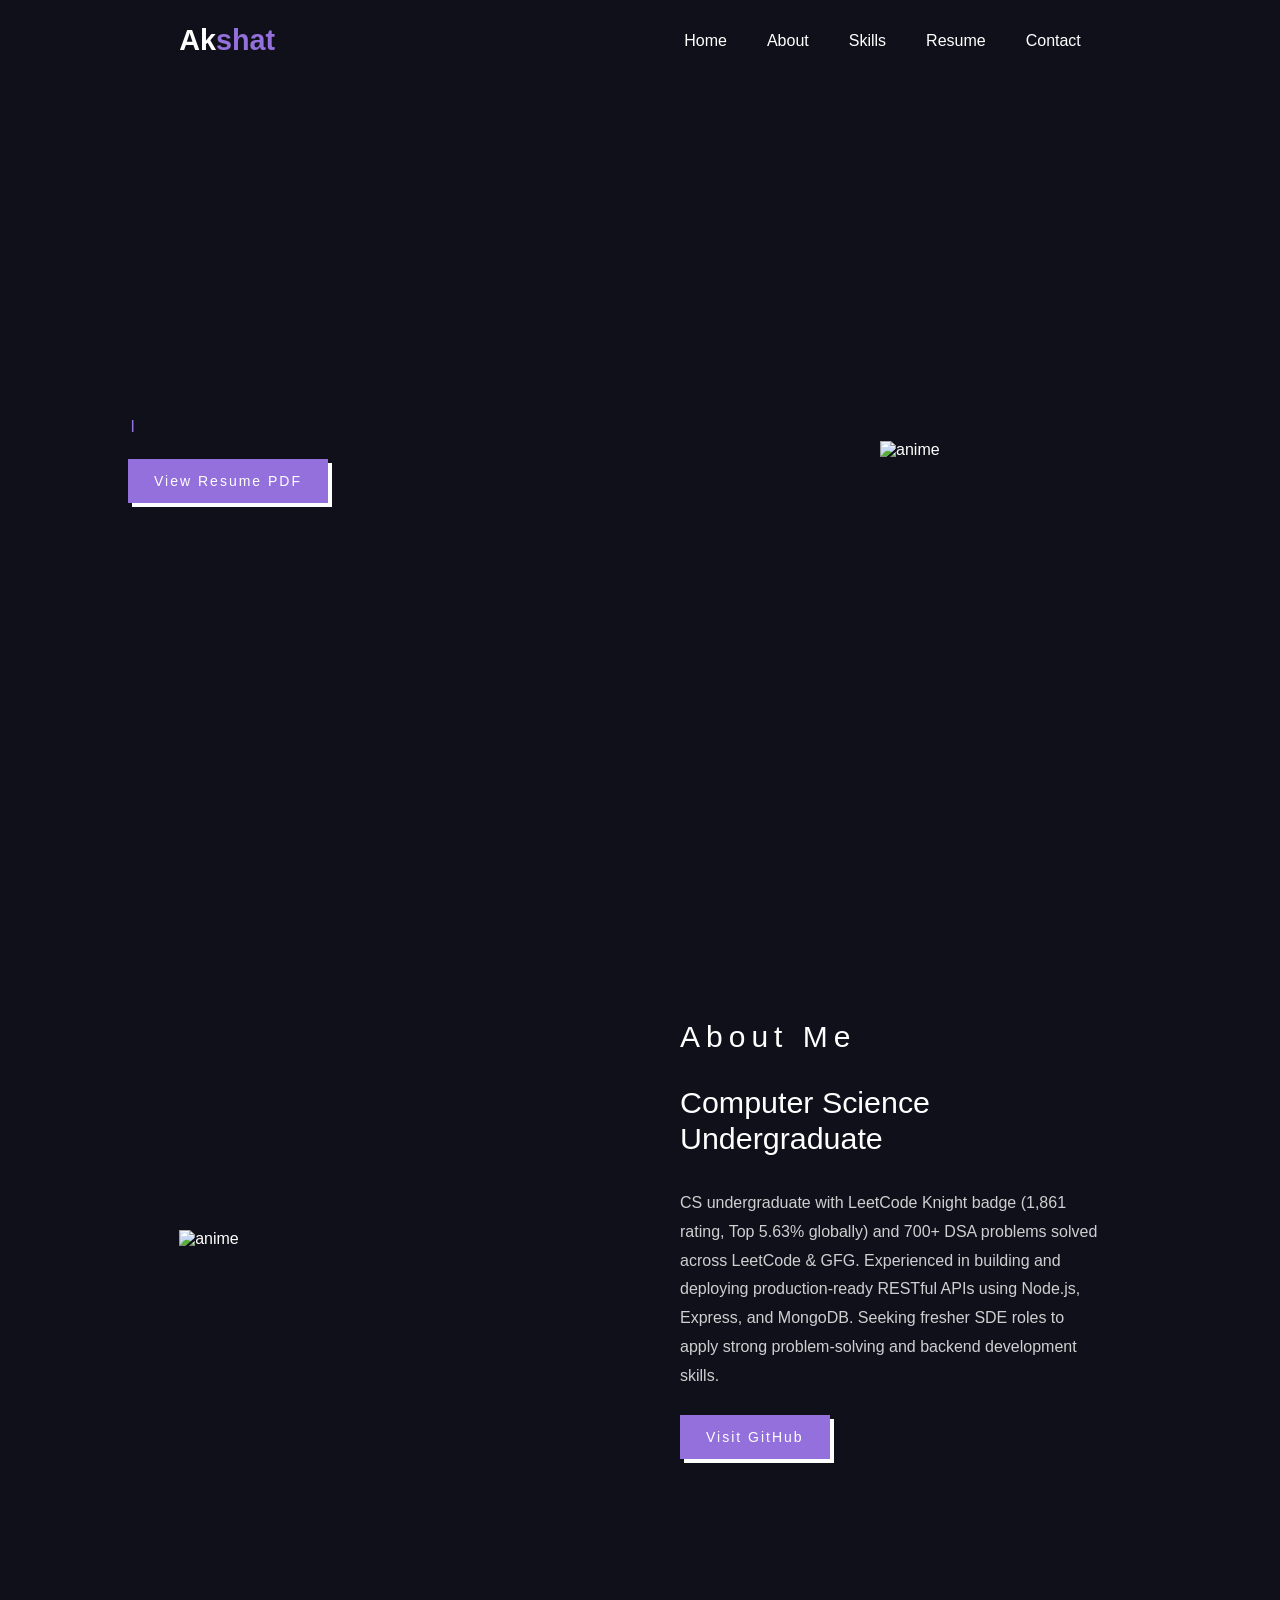
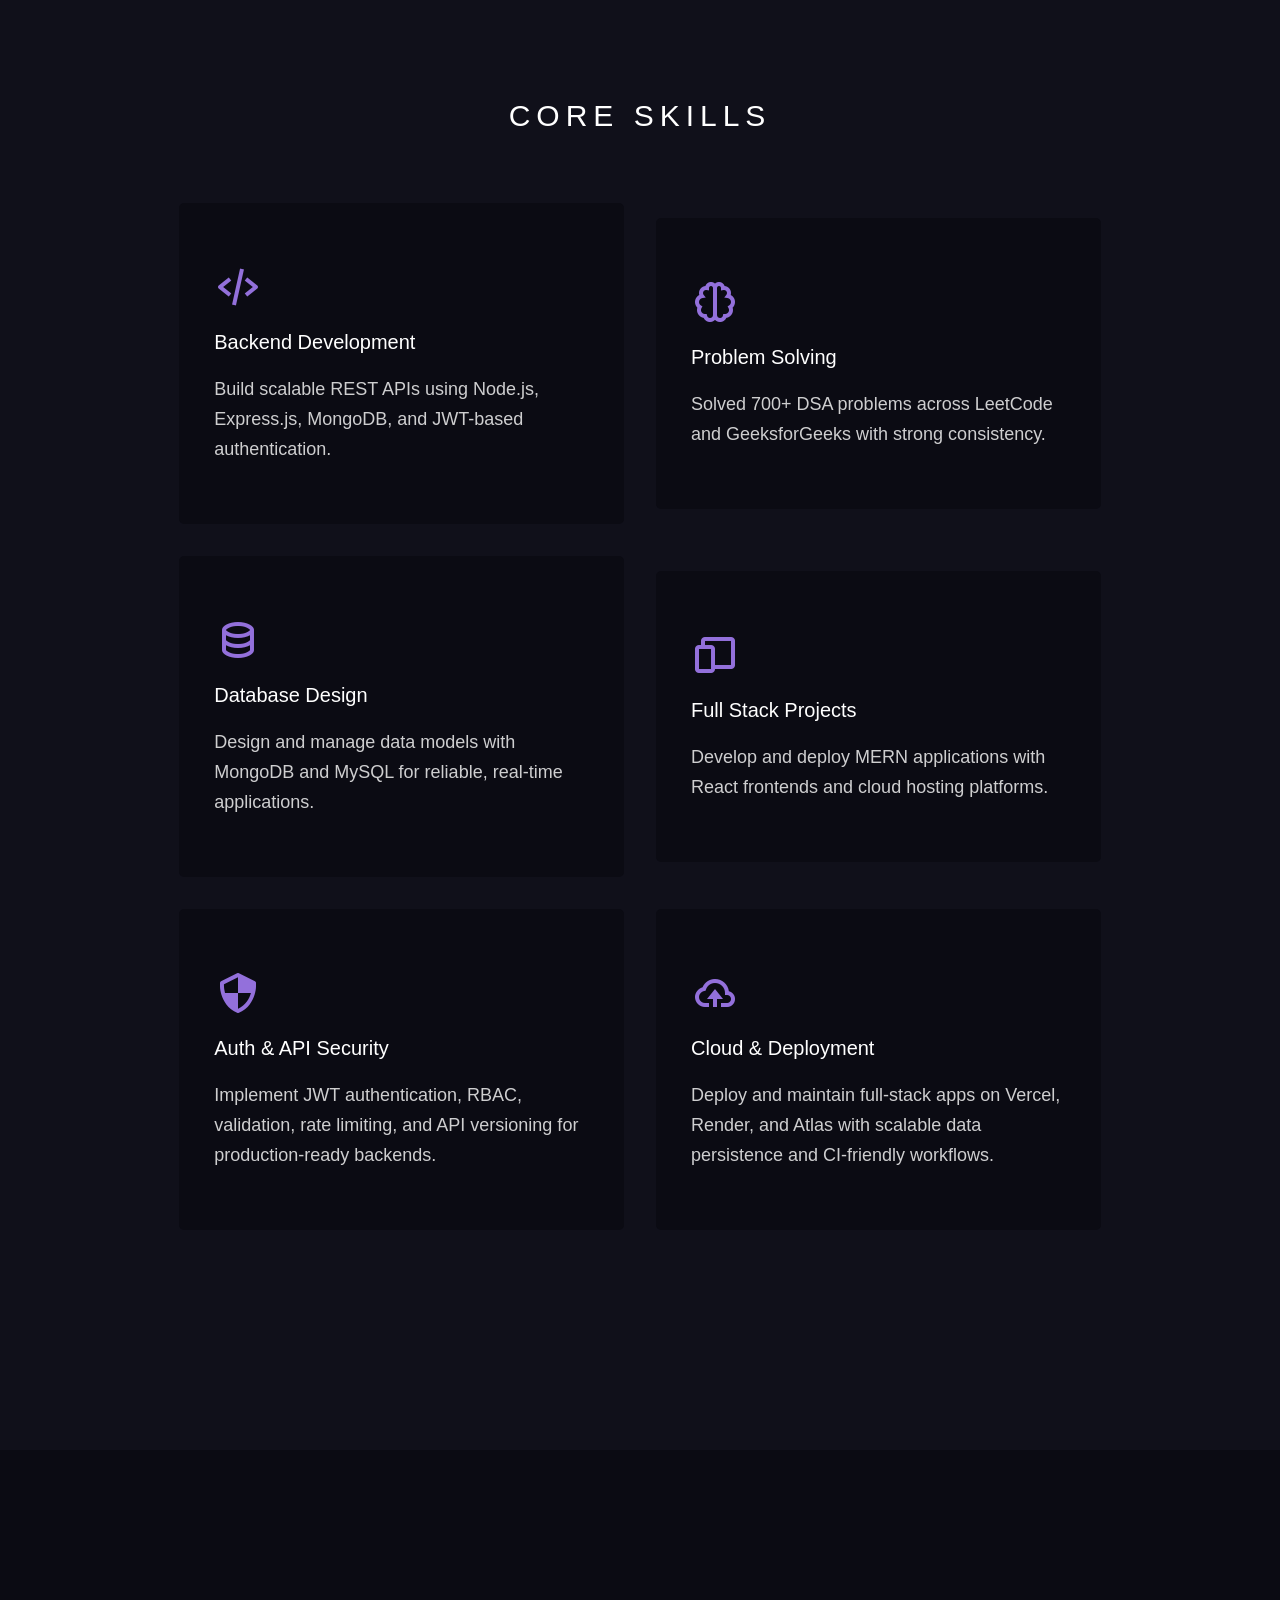
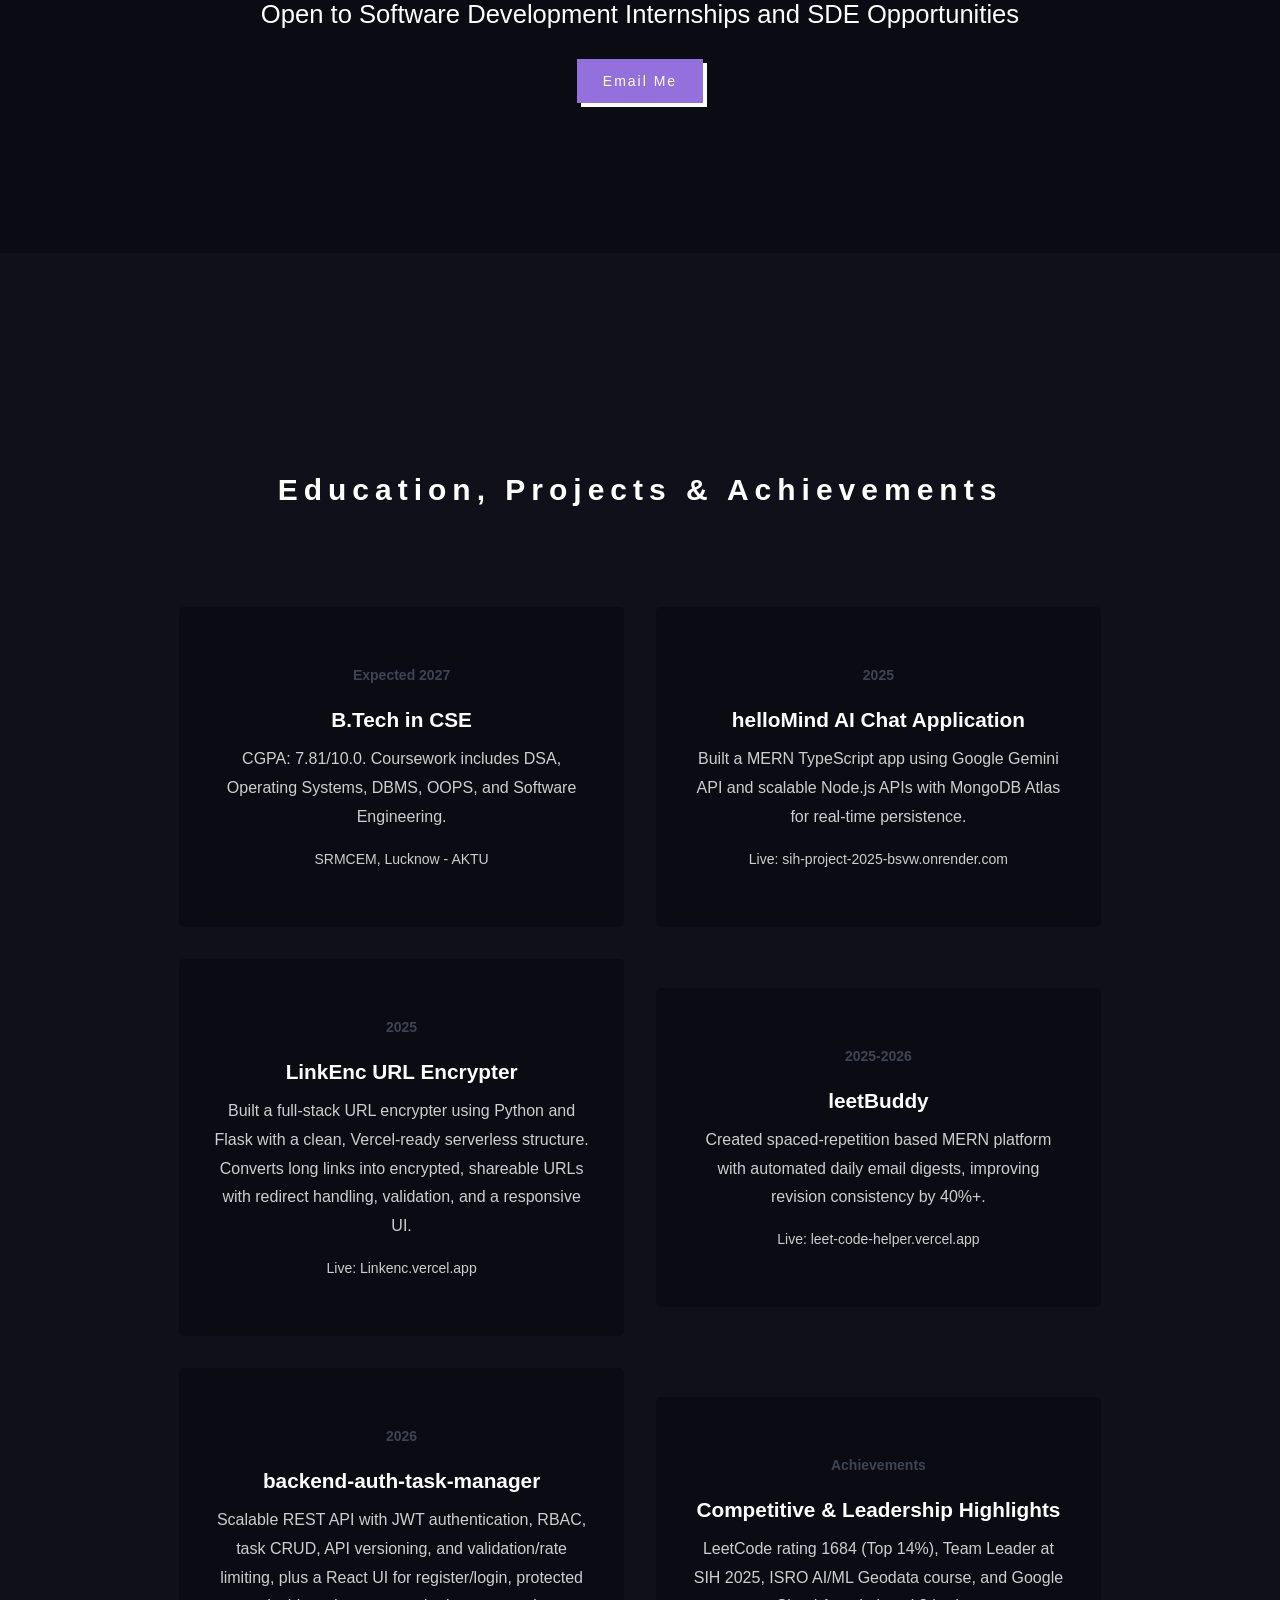
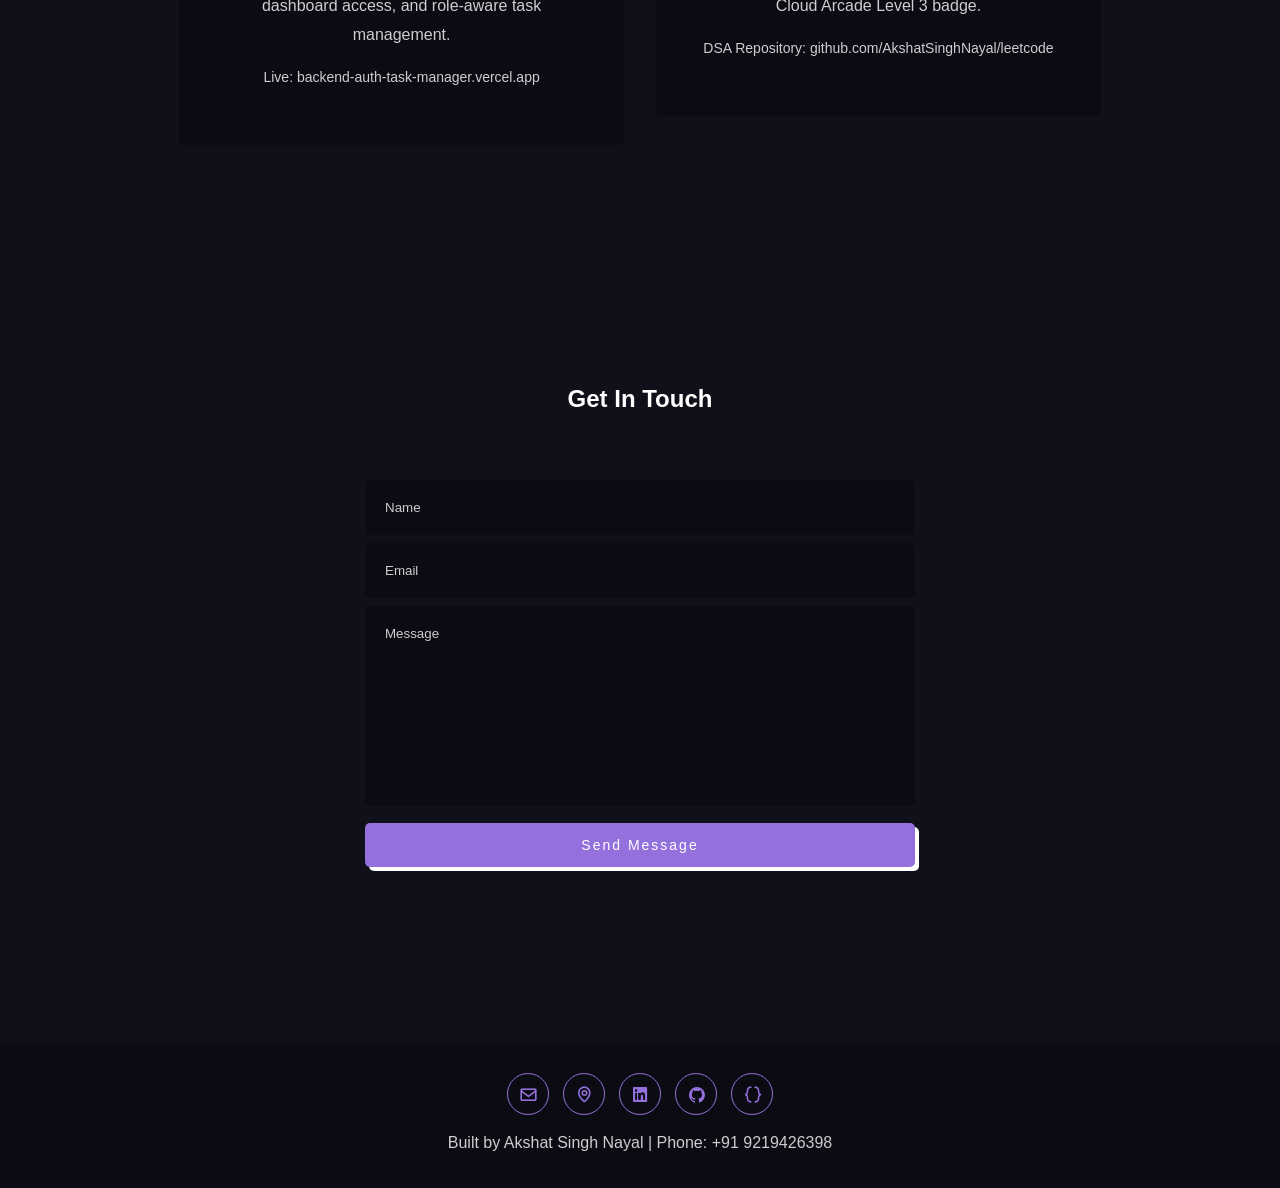
==== akshat/index.html @ e978a608 "Update professional summary with LeetCode Knight badge (1,861, Top 5.63%) and DSA achievements" ====
<!DOCTYPE html>
<html lang="en">
<head>
  <meta charset="UTF-8">
  <meta name="viewport" content="width=device-width, initial-scale=1.0">
  <meta name="description" content="Portfolio of Akshat Singh Nayal - Software Development Engineer aspirant focused on backend systems, APIs, and problem solving." />
  <meta property="og:title" content="Akshat Singh Nayal | Portfolio" />
  <meta property="og:description" content="Portfolio of Akshat Singh Nayal - Software Development Engineer Aspirant" />
  <meta property="og:url" content="https://akshatnayal.vercel.app/" />
  <meta property="og:type" content="website" />
  <meta property="og:image" content="https://akshatnayal.vercel.app/img/social-preview.png?v=20260419" />
  <meta property="og:image:secure_url" content="https://akshatnayal.vercel.app/img/social-preview.png?v=20260419" />
  <meta property="og:image:type" content="image/png" />
  <meta property="og:image:width" content="1200" />
  <meta property="og:image:height" content="630" />
  <meta property="og:image:alt" content="Akshat Singh Nayal portfolio preview image" />
  <meta name="twitter:card" content="summary_large_image" />
  <meta name="twitter:image" content="https://akshatnayal.vercel.app/img/social-preview.png?v=20260419" />
  <meta name="twitter:image:alt" content="Akshat Singh Nayal portfolio preview image">
  <meta name="twitter:title" content="Akshat Singh Nayal | Portfolio" />
  <meta name="twitter:description" content="Computer Science undergraduate focused on backend systems and problem solving." />

  <!-- Icon -->
  <link type="image/png" sizes="16x16" rel="icon" href="assets/anime.png">
  <!-- External CSS Link -->
  <link rel="stylesheet" type="text/css" href="assets/styles.css">

  <!-- Boxicons Script -->
  <link rel="stylesheet" href="https://unpkg.com/boxicons@latest/css/boxicons.min.css">

  <!-- Google Fonts Link -->
  <link rel="preconnect" href="https://fonts.googleapis.com">
  <link rel="preconnect" href="https://fonts.gstatic.com" crossorigin>
  <link href="https://fonts.googleapis.com/css2?family=Bangers&family=Kosugi+Maru&display=swap" rel="stylesheet">

  <title>Akshat Singh Nayal | Portfolio</title>
</head>
<body>
  <!-- Start of Header -->
  <header>
    <a href="#" class="logo">Ak<span>shat</span></a>
    <div class="bx bx-menu" id="menu-icon"></div>

    <ul class="navbar">
      <li><a href="#home">Home</a></li>
      <li><a href="#about">About</a></li>
      <li><a href="#services">Skills</a></li>
      <li><a href="#resume">Resume</a></li>
      <li><a href="#contact">Contact</a></li>
    </ul>
  </header>
  <!-- End of Header -->

  <!-- Start of Home Section -->
  <section class="home" id="home">
    <div class="home-text">
      <h5><span id="typed-greeting"></span></h5>
      <h1><span id="typed-name"></span></h1>
      <h6 class="typing-line" aria-live="polite">
        <span id="typed-text"></span><span class="typing-cursor" aria-hidden="true">|</span>
      </h6>
      <a href="AkshatSinghNayal_resume.pdf" class="btn" target="_blank" rel="noopener noreferrer">View Resume PDF</a>
    </div>

    <div class="home-img">
      <img src="img/home.png" alt="anime">
    </div>
  </section>
  <!-- End of Home Section -->

  <!-- Start of About Section -->
  <section class="about" id="about">
    <div class="about-img">
      <img src="img/about.png" alt="anime">
    </div>

    <div class="about-text">
      <h3>About Me</h3>
      <h2>Computer Science Undergraduate</h2>
      <p>CS undergraduate with LeetCode Knight badge (1,861 rating, Top 5.63% globally) and 700+ DSA problems solved across LeetCode & GFG. Experienced in building and deploying production-ready RESTful APIs using Node.js, Express, and MongoDB. Seeking fresher SDE roles to apply strong problem-solving and backend development skills.</p>

      <div class="main-btn">
        <a href="https://github.com/AkshatSinghNayal" class="btn" target="_blank">Visit GitHub</a>
      </div>
    </div>
  </section>
  <!-- End of About Section -->

  <!-- Start of Services Section -->
  <section class="services" id="services">
    <div class="center">
      <h3>CORE SKILLS</h3>
    </div>

    <div class="service-content">
      <!-- service 01 -->
      <div class="row">
        <i class='bx bx-code-alt'></i>
        <h3>Backend Development</h3>
        <p>Build scalable REST APIs using Node.js, Express.js, MongoDB, and JWT-based authentication.</p>
      </div>

      <!-- service 02 -->
      <div class="row">
        <i class='bx bx-brain'></i>
        <h3>Problem Solving</h3>
        <p>Solved 700+ DSA problems across LeetCode and GeeksforGeeks with strong consistency.</p>
      </div>

      <!-- section 03 -->
      <div class="row">
        <i class='bx bx-data'></i>
        <h3>Database Design</h3>
        <p>Design and manage data models with MongoDB and MySQL for reliable, real-time applications.</p>
      </div>

      <!-- section 04 -->
      <div class="row">
        <i class='bx bx-devices'></i>
        <h3>Full Stack Projects</h3>
        <p>Develop and deploy MERN applications with React frontends and cloud hosting platforms.</p>
      </div>

      <!-- section 05 -->
      <div class="row">
        <i class='bx bx-shield-quarter'></i>
        <h3>Auth & API Security</h3>
        <p>Implement JWT authentication, RBAC, validation, rate limiting, and API versioning for production-ready backends.</p>
      </div>

      <!-- section 06 -->
      <div class="row">
        <i class='bx bx-cloud-upload'></i>
        <h3>Cloud & Deployment</h3>
        <p>Deploy and maintain full-stack apps on Vercel, Render, and Atlas with scalable data persistence and CI-friendly workflows.</p>
      </div>
    </div>
  </section>
  <!-- End of Services Section -->

  <!-- CTA Section -->
  <section class="cta">
    <h4>Open to Software Development Internships and SDE Opportunities</h4>
    <a href="mailto:programmer.akshat@gmail.com" class="btn">Email Me</a>
  </section>
  <!-- End of CTA Section -->

  <!-- Start of Resume Section -->
  <section class="resume" id="resume">
    <div class="center">
      <h3>Education, Projects & Achievements</h3>
    </div>

    <div class="resume-content">
      <!-- Education 01 -->
      <div class="box">
        <h6>Expected 2027</h6>
        <h4>B.Tech in CSE</h4>
        <p>CGPA: 7.81/10.0. Coursework includes DSA, Operating Systems, DBMS, OOPS, and Software Engineering.</p>
        <h5>SRMCEM, Lucknow - AKTU</h5>
      </div>

      <!-- Education 02 -->
      <a class="box clickable-box" href="https://sih-project-2025-bsvw.onrender.com" target="_blank" rel="noopener noreferrer" aria-label="Open helloMind AI Chat Application live demo">
        <h6>2025</h6>
        <h4>helloMind AI Chat Application</h4>
        <p>Built a MERN TypeScript app using Google Gemini API and scalable Node.js APIs with MongoDB Atlas for real-time persistence.</p>
        <h5>Live: sih-project-2025-bsvw.onrender.com</h5>
      </a>

      <!-- Education 03 -->
      <a class="box clickable-box" href="https://linkenc.vercel.app/" target="_blank" rel="noopener noreferrer" aria-label="Open LinkEnc live demo">
        <h6>2025</h6>
        <h4>LinkEnc URL Encrypter</h4>
        <p>Built a full-stack URL encrypter using Python and Flask with a clean, Vercel-ready serverless structure. Converts long links into encrypted, shareable URLs with redirect handling, validation, and a responsive UI.</p>
        <h5>Live: Linkenc.vercel.app</h5>
      </a>
      <!-- End of Education -->

      <!-- Experience 01 -->
      <a class="box clickable-box" href="https://leet-code-helper.vercel.app" target="_blank" rel="noopener noreferrer" aria-label="Open leetBuddy live demo">
        <h6>2025-2026</h6>
        <h4>leetBuddy</h4>
        <p>Created spaced-repetition based MERN platform with automated daily email digests, improving revision consistency by 40%+.</p>
        <h5>Live: leet-code-helper.vercel.app</h5>
      </a>

      <!-- Experience 03 -->
      <a class="box clickable-box" href="https://backend-auth-task-manager.vercel.app" target="_blank" rel="noopener noreferrer" aria-label="Open backend-auth-task-manager live demo">
        <h6>2026</h6>
        <h4>backend-auth-task-manager</h4>
        <p>Scalable REST API with JWT authentication, RBAC, task CRUD, API versioning, and validation/rate limiting, plus a React UI for register/login, protected dashboard access, and role-aware task management.</p>
        <h5>Live: backend-auth-task-manager.vercel.app</h5>
      </a>

      <!-- Experience 02 -->
      <a class="box clickable-box" href="https://github.com/AkshatSinghNayal/leetcode" target="_blank" rel="noopener noreferrer" aria-label="Open DSA solutions repository on GitHub">
        <h6>Achievements</h6>
        <h4>Competitive & Leadership Highlights</h4>
        <p>LeetCode rating 1684 (Top 14%), Team Leader at SIH 2025, ISRO AI/ML Geodata course, and Google Cloud Arcade Level 3 badge.</p>
        <h5>DSA Repository: github.com/AkshatSinghNayal/leetcode</h5>
      </a>
      <!-- End of Experience -->
    </div>
  </section>
  <!-- End of Resume Section -->

  <!-- Start of Contact Section -->
  <section class="contact" id="contact">
    
    <div class="contact-center">
      <h2>Get In Touch</h2>
    </div>

    <div class="contact-form">
      <!-- <div class="contact-links"> -->
        <!-- <p><strong>Email:</strong> <a href="mailto:programmer.akshat@gmail.com">programmer.akshat@gmail.com</a></p>
        <p><strong>Phone:</strong> <a href="tel:+919219426398">+91 9219426398</a></p>
        <p><strong>Location:</strong> Haldwani, Uttarakhand, India</p>
        <p><strong>LinkedIn:</strong> <a href="https://linkedin.com/in/akshatnayal/" target="_blank">linkedin.com/in/akshatnayal/</a></p>
        <p><strong>GitHub:</strong> <a href="https://github.com/AkshatSinghNayal" target="_blank">github.com/AkshatSinghNayal</a></p>
        <p><strong>LeetCode:</strong> <a href="https://leetcode.com/Akshat_Nayal/" target="_blank">leetcode.com/Akshat_Nayal/</a></p> -->
      <!-- </div> -->
      <form action="mailto:programmer.akshat@gmail.com" method="post" enctype="text/plain">
        <input type="text" placeholder="Name" required>
        <input type="email" placeholder="Email" required>
        <textarea name="" id="" cols="30" rows="10" placeholder="Message" required></textarea>
        <input type="submit" value="Send Message" class="send-btn">
      </form>
    </div>
  </section>
  <!-- End of Contact Section -->

  <!-- Start of Footer Section -->
  <div class="footer">
    <div class="footer-socials" aria-label="Social and contact links">
      <a href="mailto:programmer.akshat@gmail.com" aria-label="Email Akshat" title="Email">
        <i class='bx bx-envelope'></i>
      </a>
      <a href="https://www.google.com/maps/search/?api=1&query=Haldwani%2C%20Uttarakhand%2C%20India" target="_blank" rel="noopener noreferrer" aria-label="Open location on map" title="Location">
        <i class='bx bx-map'></i>
      </a>
      <a href="https://linkedin.com/in/akshatnayal/" target="_blank" rel="noopener noreferrer" aria-label="Open LinkedIn profile" title="LinkedIn">
        <i class='bx bxl-linkedin-square'></i>
      </a>
      <a href="https://github.com/AkshatSinghNayal" target="_blank" rel="noopener noreferrer" aria-label="Open GitHub profile" title="GitHub">
        <i class='bx bxl-github'></i>
      </a>
      <a href="https://leetcode.com/Akshat_Nayal/" target="_blank" rel="noopener noreferrer" aria-label="Open LeetCode profile" title="LeetCode">
        <i class='bx bx-code-curly'></i>
      </a>
    </div>
    <p>Built by Akshat Singh Nayal | Phone: +91 9219426398</p>
  </div>
  <!-- End of Footer Section -->

  <!-- ScrollReveal Script -->
  <script src="https://unpkg.com/scrollreveal"></script>

  <!-- JS Script Link -->
  <script src="assets/script.js"></script>

</body>
</html>
---- akshat/assets/styles.css ----
*{
  padding: 0;
  margin: 0;
  box-sizing: border-box;
  font-family: 'Kosugi Maru', sans-serif; /* anime font */
  text-decoration: none;
  list-style: none;
  scroll-behavior: smooth;
  scroll-padding-top: 2rem;
}

:root {
  --bg--color: #10101a;
  --main-color: #9370DB;
  --2nd-main-color: #ffffffcc;
  --text-color: #fff;
  --big-font: 5rem;
  --h2-font: 1.9rem;
  --p-font: 1rem;
}

body {
  background-color: var(--bg--color);
  color: var(--text-color);
}

/* Header */
header {
  position: fixed;
  top: 0;
  width: 100%;
  right: 0;
  z-index: 1000;
  display: flex;
  align-items: center;
  justify-content: space-between;
  background: var(--bg--color);
  padding: 24px 14%;
  transition: .3s;
}

/* Navbar */
.logo {
  color: var(--text-color);
  font-size: 1.8rem;
  font-weight: 600;
}

span {
  color: var(--main-color)
}

.navbar {
  display: flex;
}

.navbar a {
  color: var(--text-color);
  font-size: 1rem;
  font-weight: 500;
  padding: 10px 20px;
}

.navbar a:hover {
  color: var(--main-color);
  border-bottom: 2px solid var(--main-color);
  transition: .3s;
}

#menu-icon {
  font-size: 28px;
  z-index: 10001;
  cursor: pointer;
  display: none;
}

/* Home Section */
section {
  padding: 120px 14%;
}

.home {
  display: grid;
  grid-template-columns: 1.45fr 0.55fr;
  grid-gap: 2.2rem;
  align-items: center;
  position: relative;
  height: 100vh;
  width: 100%;
  padding: 120px 10%;
}

.home-img img {
  width: 430px;
  max-width: 100%;
  height: auto;
}

.home-text h5 {
  color: var(--text-color);
  font-size: 25px;
  font-weight: 500;
  margin: 0 0 20px;
}

.home-text h1 {
  color: var(--text-color);
  font-size: clamp(3rem, 4.8vw, 4.4rem);
  font-weight: 700;
  margin: 0 0 20px;
  line-height: 1;
  white-space: nowrap;
}

.home-text h6 {
  color: var(--text-color);
  font-size: 12px;
  font-weight: 500;
  line-height: 1.4;
  margin-bottom: 25px;
}

.typing-line {
  display: block;
  max-width: none;
  white-space: nowrap;
}

#typed-greeting,
#typed-name,
#typed-text {
  color: var(--text-color);
}

#typed-text .typed-highlight {
  color: var(--main-color);
}

.typing-cursor {
  color: var(--main-color);
  margin-left: 3px;
  font-weight: 700;
  display: inline-block;
  animation: typingBlink 0.9s step-end infinite;
}

@keyframes typingBlink {
  0%,
  45% {
    opacity: 1;
  }
  50%,
  100% {
    opacity: 0;
  }
}

.btn {
  background: var(--main-color);
  color: var(--text-color);
  box-shadow: 4px 4px var(--text-color);
  display: inline-block;
  padding: 0 25px;
  line-height: 42px;
  border: 1px solid transparent;
  font-size: 14px;
  font-weight: 400;
  letter-spacing: 2px;
  transition: ease all 0.35s;
}

.btn:hover {
  background: var(--text-color);
  color: var(--main-color);
  box-shadow: 4px 4px var(--main-color);
}

/* About Section */
.about {
  display: grid;
  grid-template-columns: repeat(2, 2fr);
  grid-gap: 5rem;
  align-items: center;
}

.about-img img {
  width: 580px;
  max-width: 100%;
  height: auto;
}

.about-text h3 {
  color: var(--text-color);
  font-size: 30px;
  font-weight: 300;
  margin: 0 0 30px;
  letter-spacing: 6px;
}

.about-text h2 {
  font-size: var(--h2-font);
  font-weight: 500;
  line-height: 1.2;
  margin-bottom: 0.5rem;
  max-width: 470;
  margin-bottom: 2rem;
}

.about-text p {
  color: var(--2nd-main-color);
  font-size: var(--p-font);
  font-weight: 300;
  line-height: 1.8rem;
  margin-bottom: 1.5rem;
  max-width: 570px;
}

.main-btn .btn {
  margin-right: 20px;
}

/* Services Section */
.center {
  text-align: center;
}

.center h3 {
  color: var(--text-color);
  font-size: 30px;
  font-weight: 300;
  letter-spacing: 6px;
}

.service-content {
  display: grid;
  grid-template-columns: repeat(auto-fit, minmax(350px, auto));
  grid-gap: 2rem;
  align-items: center;
  margin-top: 4.4rem;
}

.row {
  background: #0b0b13;
  padding: 60px 35px;
  border-radius: 5px;
  cursor: pointer;
  transition: all .40s;
}

.row i{
  color: var(--main-color);
  font-size: 3rem;
  margin-bottom: 20px;
}

.row h3 {
  font-size: 1.25rem;
  font-weight: 500;
  margin-bottom: 20px;
  color: var(--text-color);
}

.row p {
  font-size: 18px;
  color: var(--2nd-main-color);
  line-height: 30px;
}

.row:hover {
  transform: translateY(-15px);
  box-shadow: 0px 15px 30px 0px rgb(0 0 0 / 70%);
}

/* CTA Section */
.cta {
  background: #0b0b13;
  width: 100%;
  padding: 150px 0;
  text-align: center;
  margin: 100px auto;
}

.cta h4 {
  color: var(--text-color);
  font-size: 1.6rem;
  font-weight: 300;
  margin-bottom: 30px;
}

/* Resume Section */
.resume {
  text-align: center;
}

.resume h3 {
  color: var(--text-color);
  font-size: 30px;
  font-weight: 580;
  margin: 0 0 30px;
  letter-spacing: 6px;
}

.resume .center {
  display: flex;
  justify-content: center;
}

.resume-content {
  display: grid;
  grid-template-columns: repeat(auto-fit, minmax(350px, auto));
  grid-gap: 2rem;
  align-items: center;
  margin-top: 4.4rem;
}

.box {
  background: #0b0b13;
  padding: 60px 35px;
  border-radius: 5px;
  cursor: pointer;
  transition: all .40s;
}

.box h6 {
  color: #3e4455;
  font-size: 14px;
  font-weight: 600;
  margin-bottom: 10px;
}

.box h4 {
  color: var(--text-color);
  font-size: 1.3rem;
  font-weight: 700;
  margin-top: 25px;
  margin-bottom: 13px;
}

.box p {
  font-size: var(--p-font);
  font-weight: 300;
  margin-bottom: 1.2rem;
  line-height: 1.8rem;
  color: var(--2nd-main-color);
}

.box h5 {
  font-size: 14px;
  font-weight: 500;
  color: var(--2nd-main-color);
}

.box:hover {
  transform: translateY(-15px);
  box-shadow: 0px 15px 30px 0px rgb(0 0 0 / 70%);
}

.clickable-box {
  display: block;
  text-decoration: none;
}

.clickable-box:hover {
  text-decoration: none;
}

/* Contact Section */
.contact {
  text-align: center;
}

.contact-center {
  display: flex;
  justify-content: center;
  align-items: center;
  height: 100%;
}

.contact-form {
  display: flex;
  flex-direction: column;
  align-items: center;
  justify-content: center;
  margin-top: 4.2rem;
}

.contact-links {
  width: 550px;
  text-align: left;
  margin-bottom: 1.2rem;
  color: var(--2nd-main-color);
  line-height: 1.9;
}

.contact-links a,
.contact-links a:link,
.contact-links a:visited,
.contact-links a:hover,
.contact-links a:active,
.contact-links a:focus,
.contact-links a:focus-visible {
  color: var(--main-color) !important;
  text-decoration: none;
}

.contact-form form {
  position: relative;
  width: 550px;
}

form input, 
form textarea {
  width: 100%;
  padding: 20px;
  outline: none;
  border: none;
  background: #0b0b13;
  color: var(--text-color);
  margin-bottom: 0.5rem;
  border-radius: 5px;
}

form input::placeholder, 
form textarea::placeholder {
  color: var(--2nd-main-color);
}

textarea {
  height: 200px;
  resize: none;
}

form .send-btn {
  background: var(--main-color);
  color: var(--text-color);
  box-shadow: 4px 4px var(--text-color);
  display: inline-block;
  padding: 0 25px;
  line-height: 42px;
  border: 1px solid transparent;
  font-size: 14px;
  font-weight: 400;
  letter-spacing: 2px;
  transition: ease all 0.35s;
  margin-top: 5px;
}

form .send-btn:hover {
  background: var(--text-color);
  color: var(--main-color);
  box-shadow: 4px 4px var(--main-color);
}

/* Footer */
.footer {
  text-align: center;
  padding: 30px;
  color: var(--2nd-main-color);
  background: #0b0b13;
  line-height: 1.8rem;
  margin-top: 3rem;
}

.footer-socials {
  display: flex;
  align-items: center;
  justify-content: center;
  gap: 14px;
  margin-bottom: 14px;
}

.footer-socials a,
.footer-socials a:link,
.footer-socials a:visited,
.footer-socials a:hover,
.footer-socials a:active,
.footer-socials a:focus,
.footer-socials a:focus-visible {
  width: 42px;
  height: 42px;
  border: 1px solid var(--main-color);
  border-radius: 50%;
  display: inline-flex;
  align-items: center;
  justify-content: center;
  color: var(--main-color);
  background: transparent;
  font-size: 1.2rem;
  transition: all .30s ease;
  text-decoration: none;
}

.footer-socials a:hover {
  background: rgb(147 112 219 / 12%);
  transform: translateY(-4px);
  box-shadow: 0 8px 18px rgb(0 0 0 / 50%);
}

.footer-socials a i {
  color: inherit;
}

.footer-socials a[href^="mailto:"],
.footer-socials a[href^="mailto:"]:link,
.footer-socials a[href^="mailto:"]:visited,
.footer-socials a[href^="mailto:"]:hover,
.footer-socials a[href^="mailto:"]:active,
.footer-socials a[href^="mailto:"] i {
  color: var(--main-color) !important;
  -webkit-text-fill-color: var(--main-color) !important;
}

.footer-socials a:focus,
.footer-socials a:focus-visible {
  outline: none;
}


/* Media query for mobile devices with screen size up to 768px */
@media (max-width: 768px) {
  header {
    padding: 18px 3%;
  }
  #menu-icon {
    display: block;
  }
  .navbar {
    background: #0b0b13;
    position: absolute;
    top: -500px;
    right: 0;
    left: 0;
    display: flex;
    flex-direction: column;
    box-shadow: 0px 15px 30px 0px rgb(0 0 0 / 70%);
    text-align: left;
    transition: 0.2s ease;
  }
  .navbar a {
    display: block;
    margin: 1rem;
    padding: 1rem;
    border-left: 2px solid var(--main-color);
  }
  .navbar.active {
    top: 100%;
  }

  .home {
    grid-template-columns: 1fr;
    grid-gap: 2rem;
    margin-top: 80px;
    height: auto;
    text-align: center;
    padding: 50px 3%;
  }
  .home-img img {
    width: 100%;
    height: auto;
  }
  .home-text h5 {
    font-size: 20px;
  }
  .home-text h1 {
    font-size: 2.5rem;
  }
  .home-text h6 {
    font-size: 14px;
  }
  .typing-line {
    max-width: 100%;
  }

  .about {
    grid-template-columns: 1fr;
    text-align: center;
    padding: 50px 3%;
  }
  .about-img-container img {
    width: 100%;
  }
  .about-text h3 {
    font-size: 22px;
  }
  .about-text h2 {
    font-size: 1.6rem;
  }
  .about-text p {
    font-size: 0.9rem;
  }
  .resume-content {
    grid-template-columns: repeat(auto-fit, minmax(200px, 1fr));
    grid-gap: 2rem;
    margin-top: 4.4rem;
  }
  .box h4 {
    font-size: 1rem;
  }
  .box p {
    font-size: 0.8rem;
  }
  .box h5 {
    font-size: 12px;
  }
  .contact-form form {
    width: 100%;
  }
  .contact-links {
    width: 100%;
  }
  .service-content {
    grid-template-columns: 1fr;
  }

  .row {
    padding: 30px 20px;
  }

  .footer-socials {
    gap: 10px;
    flex-wrap: wrap;
  }
}

  @media (max-width: 1200px) {
    .home-text h1 {
      white-space: normal;
    }

    .typing-line {
      max-width: 680px;
      white-space: normal;
    }
  }
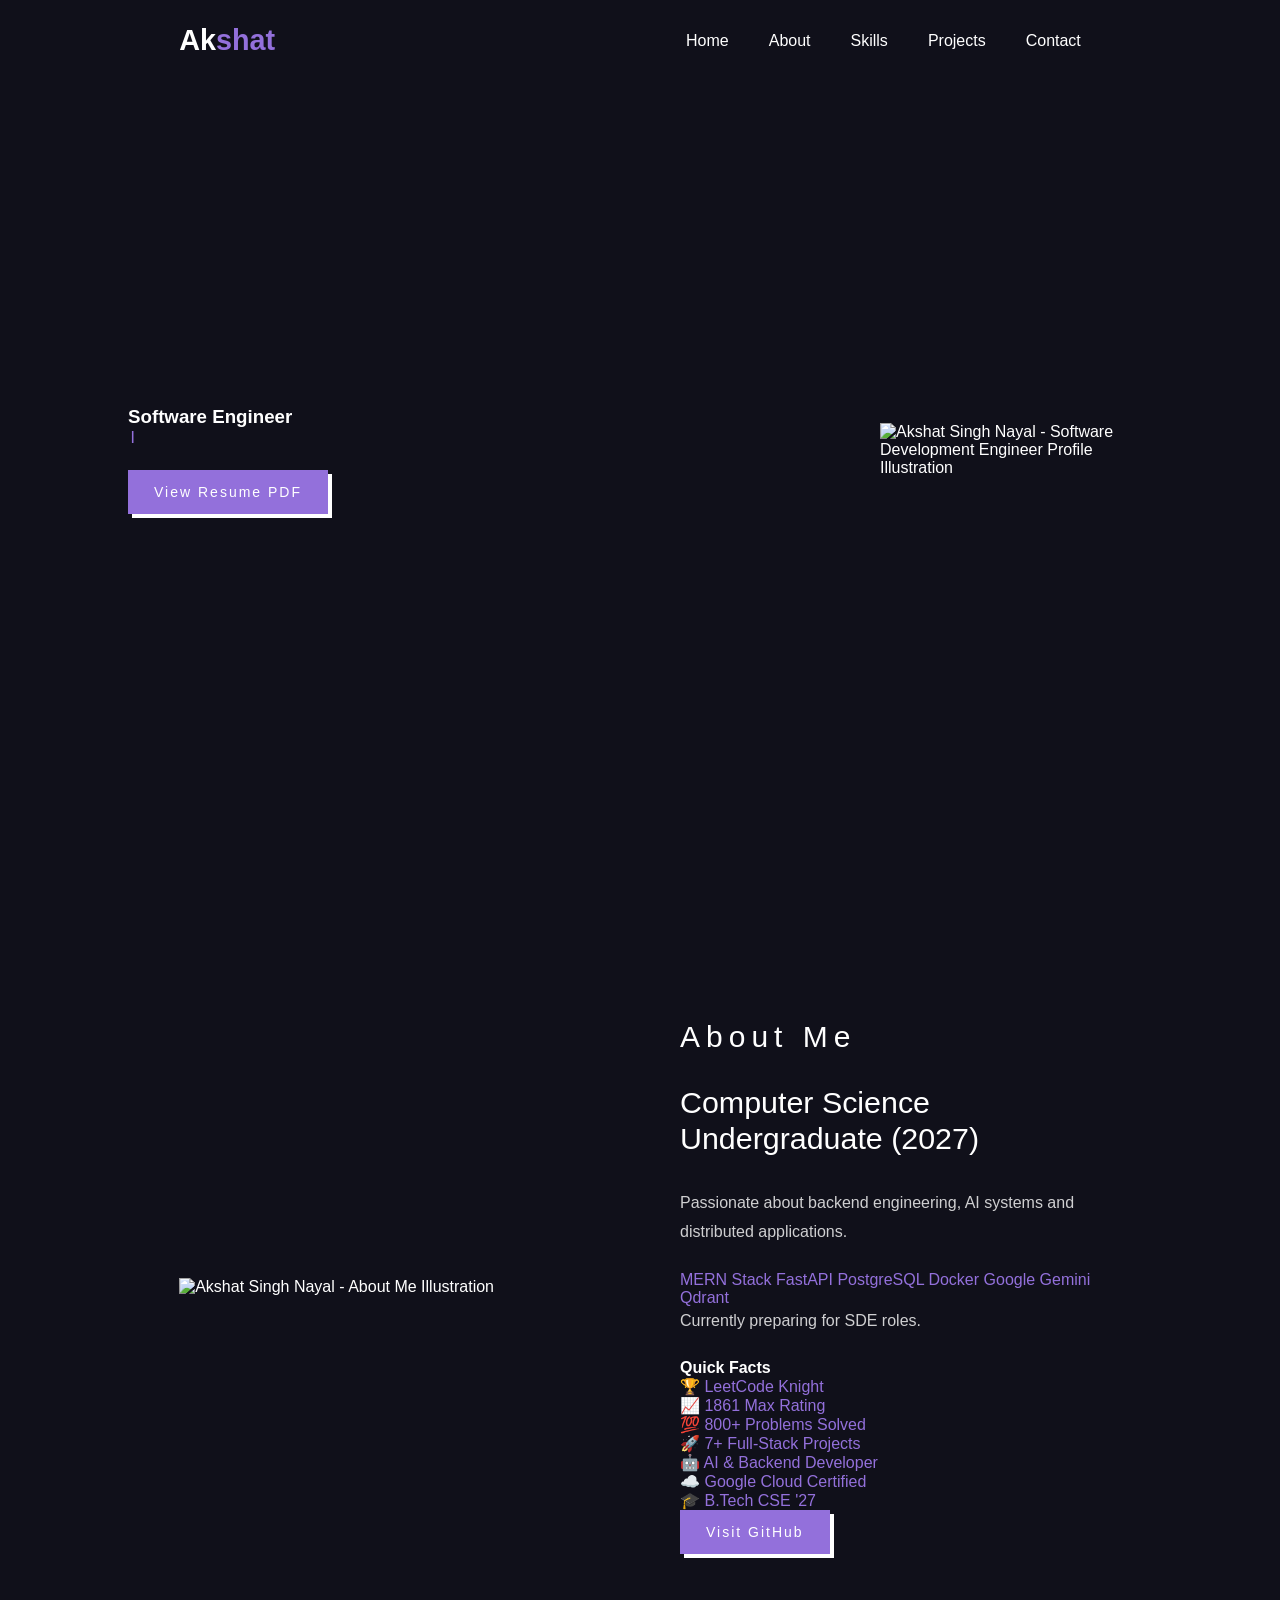
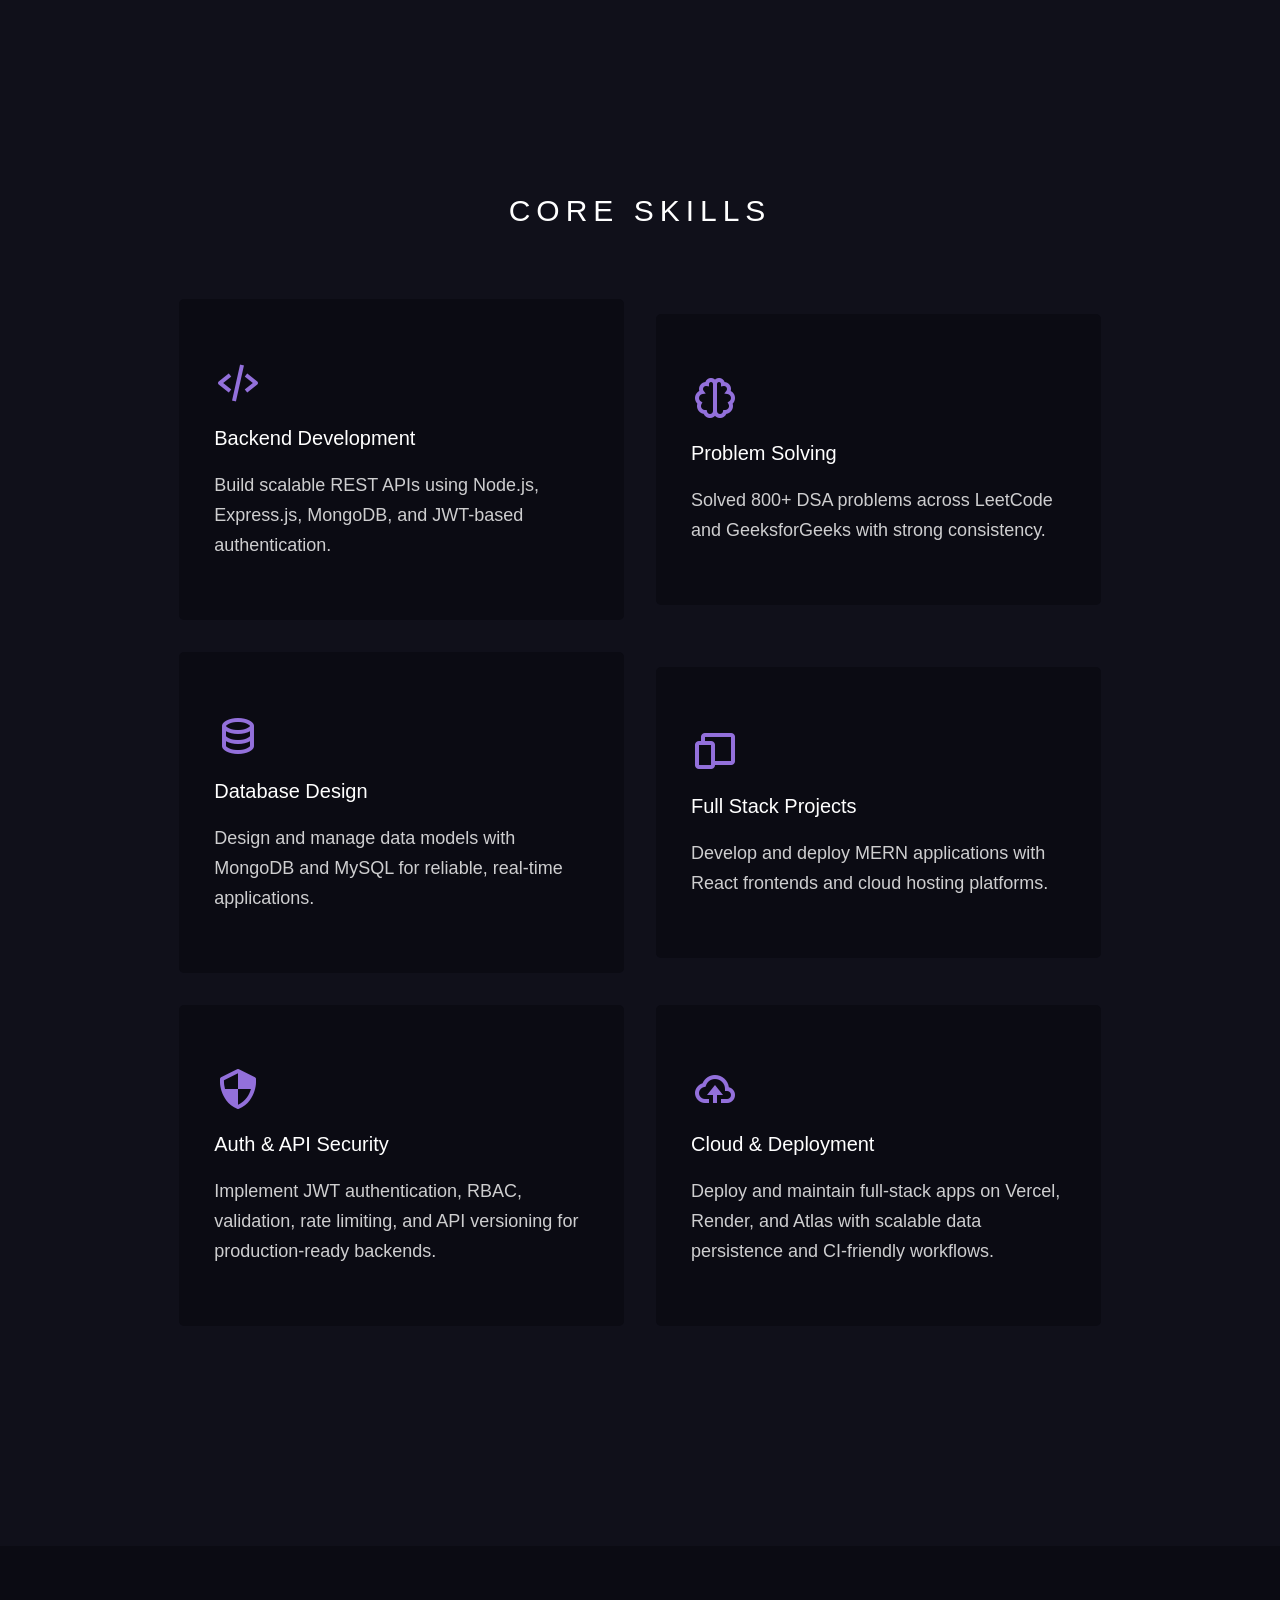
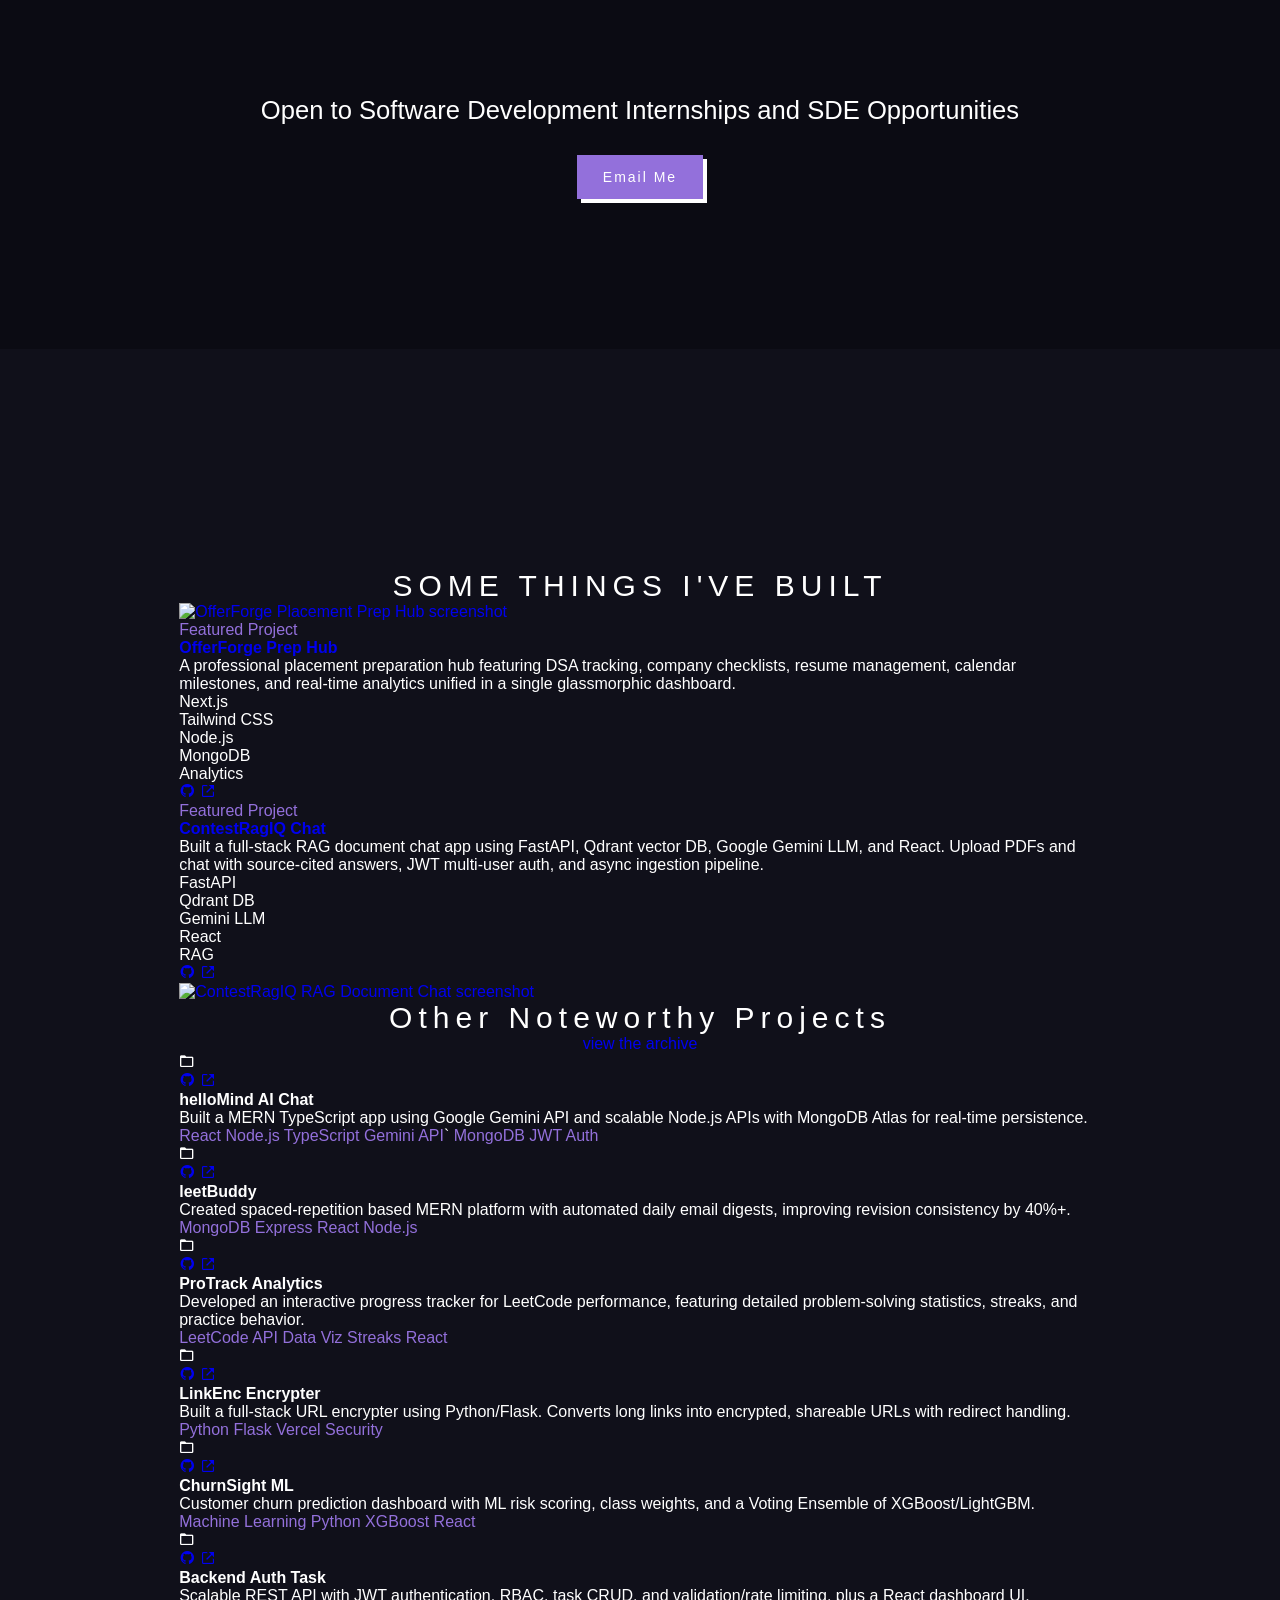
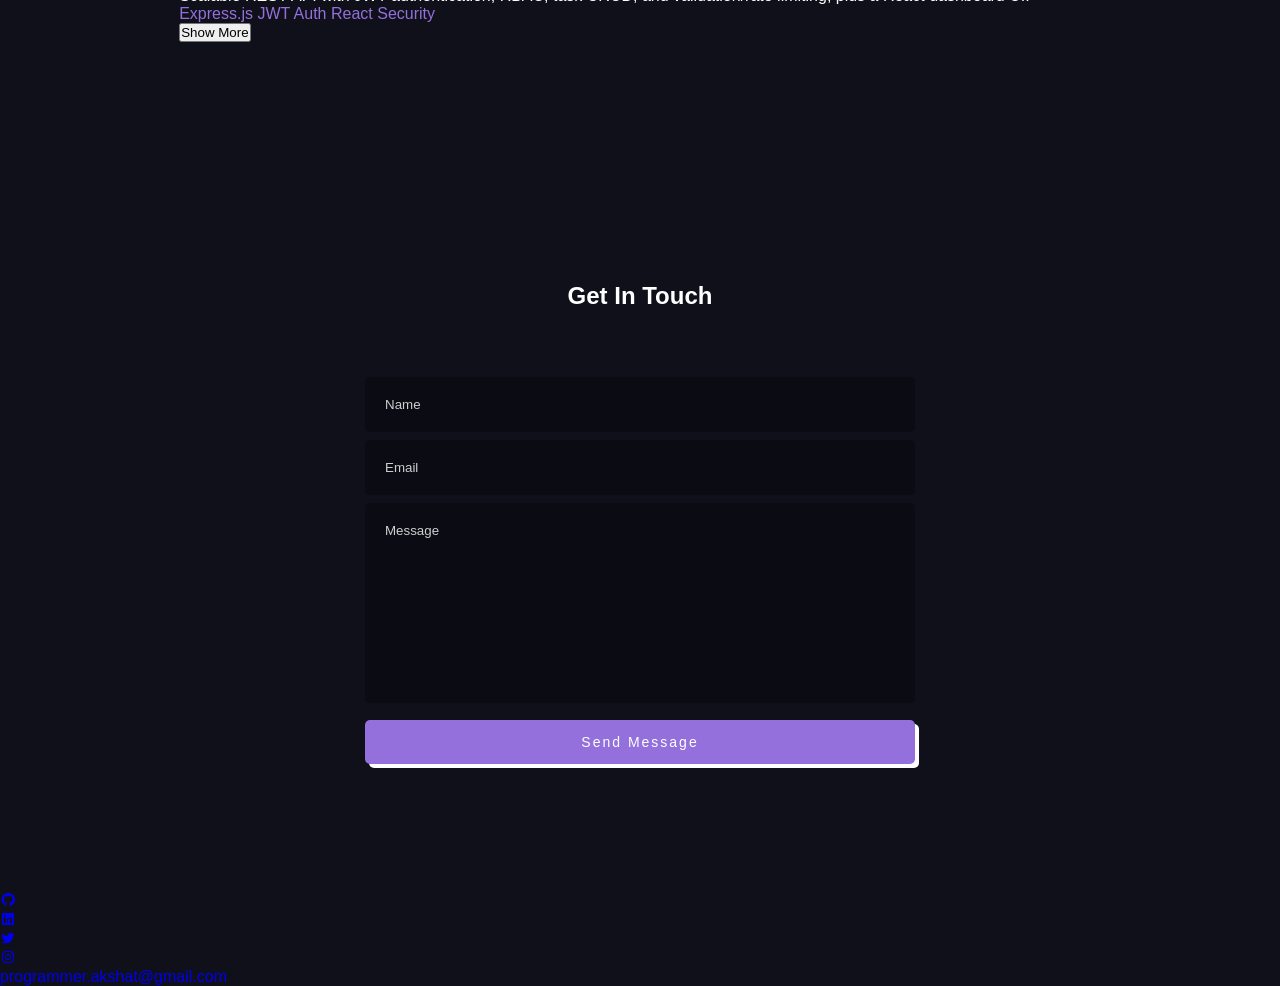
==== commit b9afa3f3: "update: update project links in index.html" ====
--- a/akshat/index.html
+++ b/akshat/index.html
@@ -1,29 +1,65 @@
 <!DOCTYPE html>
 <html lang="en">
+
 <head>
   <meta charset="UTF-8">
   <meta name="viewport" content="width=device-width, initial-scale=1.0">
-  <meta name="description" content="Portfolio of Akshat Singh Nayal - Software Development Engineer aspirant focused on backend systems, APIs, and problem solving." />
-  <meta property="og:title" content="Akshat Singh Nayal | Portfolio" />
+  <meta name="google-site-verification" content="F39oOYTL5rNujMyEsoWcdptu-W5YxDbaGNayHL8f1q4" />
+  <meta name="description"
+    content="Portfolio of Akshat Singh Nayal - Software Development Engineer aspirant focused on backend systems, APIs, and problem solving." />
+  <meta property="og:title" content="Akshat Singh Nayal | Software Development Engineer | Backend & AI Developer" />
   <meta property="og:description" content="Portfolio of Akshat Singh Nayal - Software Development Engineer Aspirant" />
-  <meta property="og:url" content="https://akshatnayal.vercel.app/" />
+  <meta property="og:url" content="https://akshatnayal.dev/" />
   <meta property="og:type" content="website" />
-  <meta property="og:image" content="https://akshatnayal.vercel.app/img/social-preview.png?v=20260419" />
-  <meta property="og:image:secure_url" content="https://akshatnayal.vercel.app/img/social-preview.png?v=20260419" />
+  <meta property="og:image" content="https://akshatnayal.dev/img/social-preview.png?v=20260419" />
+  <meta property="og:image:secure_url" content="https://akshatnayal.dev/img/social-preview.png?v=20260419" />
   <meta property="og:image:type" content="image/png" />
   <meta property="og:image:width" content="1200" />
   <meta property="og:image:height" content="630" />
   <meta property="og:image:alt" content="Akshat Singh Nayal portfolio preview image" />
   <meta name="twitter:card" content="summary_large_image" />
-  <meta name="twitter:image" content="https://akshatnayal.vercel.app/img/social-preview.png?v=20260419" />
+  <meta name="twitter:image" content="https://akshatnayal.dev/img/social-preview.png?v=20260419" />
   <meta name="twitter:image:alt" content="Akshat Singh Nayal portfolio preview image">
-  <meta name="twitter:title" content="Akshat Singh Nayal | Portfolio" />
-  <meta name="twitter:description" content="Computer Science undergraduate focused on backend systems and problem solving." />
+  <meta name="twitter:title" content="Akshat Singh Nayal | Software Development Engineer | Backend & AI Developer" />
+  <meta name="twitter:description"
+    content="Computer Science undergraduate focused on backend systems and problem solving." />
+  <link rel="canonical" href="https://akshatnayal.dev/" />
+
+  <!-- Structured Data JSON-LD -->
+  <script type="application/ld+json">
+  {
+    "@context": "https://schema.org",
+    "@type": "Person",
+    "name": "Akshat Singh Nayal",
+    "jobTitle": "Software Development Engineer",
+    "url": "https://akshatnayal.dev/",
+    "sameAs": [
+      "https://github.com/AkshatSinghNayal",
+      "https://linkedin.com/in/akshatnayal/",
+      "https://leetcode.com/Akshat_Nayal/",
+      "https://x.com/Akshat_Nayal"
+    ],
+    "knowsAbout": [
+      "Software Development",
+      "Data Structures and Algorithms",
+      "MERN Stack",
+      "Node.js",
+      "Express.js",
+      "MongoDB",
+      "FastAPI",
+      "Python"
+    ],
+    "alumniOf": {
+      "@type": "EducationalOrganization",
+      "name": "SRMCEM, Lucknow - AKTU"
+    }
+  }
+  </script>
 
   <!-- Icon -->
   <link type="image/png" sizes="16x16" rel="icon" href="assets/anime.png">
   <!-- External CSS Link -->
-  <link rel="stylesheet" type="text/css" href="assets/styles.css">
+  <link rel="stylesheet" type="text/css" href="assets/styles.css?v=2">
 
   <!-- Boxicons Script -->
   <link rel="stylesheet" href="https://unpkg.com/boxicons@latest/css/boxicons.min.css">
@@ -33,8 +69,9 @@
   <link rel="preconnect" href="https://fonts.gstatic.com" crossorigin>
   <link href="https://fonts.googleapis.com/css2?family=Bangers&family=Kosugi+Maru&display=swap" rel="stylesheet">
 
-  <title>Akshat Singh Nayal | Portfolio</title>
+  <title>Akshat Singh Nayal | Software Development Engineer | Backend & AI Developer</title>
 </head>
+
 <body>
   <!-- Start of Header -->
   <header>
@@ -45,7 +82,7 @@
       <li><a href="#home">Home</a></li>
       <li><a href="#about">About</a></li>
       <li><a href="#services">Skills</a></li>
-      <li><a href="#resume">Resume</a></li>
+      <li><a href="#projects">Projects</a></li>
       <li><a href="#contact">Contact</a></li>
     </ul>
   </header>
@@ -56,6 +93,7 @@
     <div class="home-text">
       <h5><span id="typed-greeting"></span></h5>
       <h1><span id="typed-name"></span></h1>
+      <h3 class="home-role">Software Engineer</h3>
       <h6 class="typing-line" aria-live="polite">
         <span id="typed-text"></span><span class="typing-cursor" aria-hidden="true">|</span>
       </h6>
@@ -63,7 +101,7 @@
     </div>
 
     <div class="home-img">
-      <img src="img/home.png" alt="anime">
+      <img src="img/home.png" alt="Akshat Singh Nayal - Software Development Engineer Profile Illustration">
     </div>
   </section>
   <!-- End of Home Section -->
@@ -71,13 +109,56 @@
   <!-- Start of About Section -->
   <section class="about" id="about">
     <div class="about-img">
-      <img src="img/about.png" alt="anime">
+      <img src="img/about.png" alt="Akshat Singh Nayal - About Me Illustration">
     </div>
 
     <div class="about-text">
       <h3>About Me</h3>
-      <h2>Computer Science Undergraduate</h2>
-      <p>CS undergraduate with LeetCode Knight badge (1,861 rating, Top 5.63% globally) and 700+ DSA problems solved across LeetCode & GFG. Experienced in building and deploying production-ready RESTful APIs using Node.js, Express, and MongoDB. Seeking fresher SDE roles to apply strong problem-solving and backend development skills.</p>
+      <h2>Computer Science Undergraduate (2027)</h2>
+      <p>Passionate about backend engineering, AI systems and distributed applications.</p>
+
+      <div class="about-tech-stack">
+        <span class="tech-pill">MERN Stack</span>
+        <span class="tech-pill">FastAPI</span>
+        <span class="tech-pill">PostgreSQL</span>
+        <span class="tech-pill">Docker</span>
+        <span class="tech-pill">Google Gemini</span>
+        <span class="tech-pill">Qdrant</span>
+      </div>
+
+      <p class="about-sde-note">Currently preparing for SDE roles.</p>
+
+      <h4 class="about-subtitle">Quick Facts</h4>
+      <div class="facts-grid">
+        <div class="fact-card">
+          <span class="fact-icon">🏆</span>
+          <span class="fact-label">LeetCode Knight</span>
+        </div>
+        <div class="fact-card">
+          <span class="fact-icon">📈</span>
+          <span class="fact-label">1861 Max Rating</span>
+        </div>
+        <div class="fact-card">
+          <span class="fact-icon">💯</span>
+          <span class="fact-label">800+ Problems Solved</span>
+        </div>
+        <div class="fact-card">
+          <span class="fact-icon">🚀</span>
+          <span class="fact-label">7+ Full-Stack Projects</span>
+        </div>
+        <div class="fact-card">
+          <span class="fact-icon">🤖</span>
+          <span class="fact-label">AI & Backend Developer</span>
+        </div>
+        <div class="fact-card">
+          <span class="fact-icon">☁️</span>
+          <span class="fact-label">Google Cloud Certified</span>
+        </div>
+        <div class="fact-card">
+          <span class="fact-icon">🎓</span>
+          <span class="fact-label">B.Tech CSE '27</span>
+        </div>
+      </div>
 
       <div class="main-btn">
         <a href="https://github.com/AkshatSinghNayal" class="btn" target="_blank">Visit GitHub</a>
@@ -104,7 +185,7 @@
       <div class="row">
         <i class='bx bx-brain'></i>
         <h3>Problem Solving</h3>
-        <p>Solved 700+ DSA problems across LeetCode and GeeksforGeeks with strong consistency.</p>
+        <p>Solved 800+ DSA problems across LeetCode and GeeksforGeeks with strong consistency.</p>
       </div>
 
       <!-- section 03 -->
@@ -125,14 +206,16 @@
       <div class="row">
         <i class='bx bx-shield-quarter'></i>
         <h3>Auth & API Security</h3>
-        <p>Implement JWT authentication, RBAC, validation, rate limiting, and API versioning for production-ready backends.</p>
+        <p>Implement JWT authentication, RBAC, validation, rate limiting, and API versioning for production-ready
+          backends.</p>
       </div>
 
       <!-- section 06 -->
       <div class="row">
         <i class='bx bx-cloud-upload'></i>
         <h3>Cloud & Deployment</h3>
-        <p>Deploy and maintain full-stack apps on Vercel, Render, and Atlas with scalable data persistence and CI-friendly workflows.</p>
+        <p>Deploy and maintain full-stack apps on Vercel, Render, and Atlas with scalable data persistence and
+          CI-friendly workflows.</p>
       </div>
     </div>
   </section>
@@ -145,76 +228,242 @@
   </section>
   <!-- End of CTA Section -->
 
-  <!-- Start of Resume Section -->
-  <section class="resume" id="resume">
+  <!-- Start of Projects Section -->
+  <section class="projects" id="projects">
     <div class="center">
-      <h3>Education, Projects & Achievements</h3>
-    </div>
-
-    <div class="resume-content">
-      <!-- Education 01 -->
-      <div class="box">
-        <h6>Expected 2027</h6>
-        <h4>B.Tech in CSE</h4>
-        <p>CGPA: 7.81/10.0. Coursework includes DSA, Operating Systems, DBMS, OOPS, and Software Engineering.</p>
-        <h5>SRMCEM, Lucknow - AKTU</h5>
-      </div>
-
-      <!-- Education 02 -->
-      <a class="box clickable-box" href="https://sih-project-2025-bsvw.onrender.com" target="_blank" rel="noopener noreferrer" aria-label="Open helloMind AI Chat Application live demo">
-        <h6>2025</h6>
-        <h4>helloMind AI Chat Application</h4>
-        <p>Built a MERN TypeScript app using Google Gemini API and scalable Node.js APIs with MongoDB Atlas for real-time persistence.</p>
-        <h5>Live: sih-project-2025-bsvw.onrender.com</h5>
-      </a>
-
-      <!-- Education 03 -->
-      <a class="box clickable-box" href="https://linkenc.vercel.app/" target="_blank" rel="noopener noreferrer" aria-label="Open LinkEnc live demo">
-        <h6>2025</h6>
-        <h4>LinkEnc URL Encrypter</h4>
-        <p>Built a full-stack URL encrypter using Python and Flask with a clean, Vercel-ready serverless structure. Converts long links into encrypted, shareable URLs with redirect handling, validation, and a responsive UI.</p>
-        <h5>Live: Linkenc.vercel.app</h5>
-      </a>
-      <!-- End of Education -->
-
-      <!-- Experience 01 -->
-      <a class="box clickable-box" href="https://leet-code-helper.vercel.app" target="_blank" rel="noopener noreferrer" aria-label="Open leetBuddy live demo">
-        <h6>2025-2026</h6>
-        <h4>leetBuddy</h4>
-        <p>Created spaced-repetition based MERN platform with automated daily email digests, improving revision consistency by 40%+.</p>
-        <h5>Live: leet-code-helper.vercel.app</h5>
-      </a>
-
-      <!-- Experience 03 -->
-      <a class="box clickable-box" href="https://backend-auth-task-manager.vercel.app" target="_blank" rel="noopener noreferrer" aria-label="Open backend-auth-task-manager live demo">
-        <h6>2026</h6>
-        <h4>backend-auth-task-manager</h4>
-        <p>Scalable REST API with JWT authentication, RBAC, task CRUD, API versioning, and validation/rate limiting, plus a React UI for register/login, protected dashboard access, and role-aware task management.</p>
-        <h5>Live: backend-auth-task-manager.vercel.app</h5>
-      </a>
-
-      <!-- Experience 02 -->
-      <a class="box clickable-box" href="https://github.com/AkshatSinghNayal/leetcode" target="_blank" rel="noopener noreferrer" aria-label="Open DSA solutions repository on GitHub">
-        <h6>Achievements</h6>
-        <h4>Competitive & Leadership Highlights</h4>
-        <p>LeetCode rating 1684 (Top 14%), Team Leader at SIH 2025, ISRO AI/ML Geodata course, and Google Cloud Arcade Level 3 badge.</p>
-        <h5>DSA Repository: github.com/AkshatSinghNayal/leetcode</h5>
-      </a>
-      <!-- End of Experience -->
+      <h3>SOME THINGS I'VE BUILT</h3>
+    </div>
+
+    <!-- Featured Projects Showcase -->
+    <div class="featured-showcase">
+
+      <!-- Featured Project 1: OfferForge -->
+      <div class="featured-project">
+        <div class="project-img">
+          <a href="https://offerforgeai.vercel.app/" target="_blank" rel="noopener noreferrer">
+            <img src="assets/offerForge.png" alt="OfferForge Placement Prep Hub screenshot">
+          </a>
+        </div>
+        <div class="project-content">
+          <span class="project-overline">Featured Project</span>
+          <h4 class="project-title"><a href="https://offerforgeai.vercel.app/" target="_blank"
+              rel="noopener noreferrer">OfferForge Prep Hub</a></h4>
+          <div class="project-description">
+            <p>A professional placement preparation hub featuring DSA tracking, company checklists, resume management,
+              calendar milestones, and real-time analytics unified in a single glassmorphic dashboard.</p>
+          </div>
+          <ul class="project-tech-list">
+            <li>Next.js</li>
+            <li>Tailwind CSS</li>
+            <li>Node.js</li>
+            <li>MongoDB</li>
+            <li>Analytics</li>
+          </ul>
+          <div class="project-links">
+            <a href="https://github.com/AkshatSinghNayal/OfferForge" target="_blank" rel="noopener noreferrer"
+              aria-label="GitHub Repository"><i class="bx bxl-github"></i></a>
+            <a href="https://offerforgeai.vercel.app/" target="_blank" rel="noopener noreferrer"
+              aria-label="External Link"><i class="bx bx-link-external"></i></a>
+          </div>
+        </div>
+      </div>
+
+      <!-- Featured Project 2: ContestRagIQ -->
+      <div class="featured-project">
+        <div class="project-content">
+          <span class="project-overline">Featured Project</span>
+          <h4 class="project-title"><a href="https://contextragiq.vercel.app/" target="_blank"
+              rel="noopener noreferrer">ContestRagIQ Chat</a></h4>
+          <div class="project-description">
+            <p>Built a full-stack RAG document chat app using FastAPI, Qdrant vector DB, Google Gemini LLM, and React.
+              Upload PDFs and chat with source-cited answers, JWT multi-user auth, and async ingestion pipeline.</p>
+          </div>
+          <ul class="project-tech-list">
+            <li>FastAPI</li>
+            <li>Qdrant DB</li>
+            <li>Gemini LLM</li>
+            <li>React</li>
+            <li>RAG</li>
+          </ul>
+          <div class="project-links">
+            <a href="https://github.com/AkshatSinghNayal/ragFastAPI" target="_blank" rel="noopener noreferrer"
+              aria-label="GitHub Repository"><i class="bx bxl-github"></i></a>
+            <a href="https://contextragiq.vercel.app/" target="_blank" rel="noopener noreferrer"
+              aria-label="External Link"><i class="bx bx-link-external"></i></a>
+          </div>
+        </div>
+        <div class="project-img">
+          <a href="https://contextragiq.vercel.app/" target="_blank" rel="noopener noreferrer">
+            <img src="assets/contextRagIq.png" alt="ContestRagIQ RAG Document Chat screenshot">
+          </a>
+        </div>
+      </div>
+
+    </div>
+
+    <!-- Other Noteworthy Projects -->
+    <div class="noteworthy-section">
+      <div class="center">
+        <h3>Other Noteworthy Projects</h3>
+        <p class="archive-intro-link"><a href="archive.html" class="archive-link">view the archive</a></p>
+      </div>
+
+      <div class="noteworthy-grid" id="noteworthy-grid">
+        <!-- Noteworthy 1: helloMind -->
+        <div class="noteworthy-card">
+          <div class="noteworthy-header">
+            <i class="bx bx-folder folder-icon"></i>
+            <div class="noteworthy-links">
+              <a href="https://github.com/AkshatSinghNayal/SIH-Project-2025" target="_blank" rel="noopener noreferrer"
+                aria-label="GitHub"><i class="bx bxl-github"></i></a>
+              <a href="https://hellomind-2025.vercel.app/" target="_blank" rel="noopener noreferrer"
+                aria-label="Live Demo"><i class="bx bx-link-external"></i></a>
+            </div>
+          </div>
+          <h4 class="noteworthy-title">helloMind AI Chat</h4>
+          <p class="noteworthy-description">Built a MERN TypeScript app using Google Gemini API and scalable Node.js
+            APIs with MongoDB Atlas for real-time persistence.</p>
+          <div class="noteworthy-tech">
+            <span>React</span>
+            <span>Node.js</span>
+            <span>TypeScript</span>
+            <span>Gemini API</span>`
+            <span>MongoDB</span>
+            <span>JWT Auth</span>
+          </div>
+        </div>
+
+        <!-- Noteworthy 2: leetBuddy -->
+        <div class="noteworthy-card">
+          <div class="noteworthy-header">
+            <i class="bx bx-folder folder-icon"></i>
+            <div class="noteworthy-links">
+              <a href="https://github.com/AkshatSinghNayal/LeetCodeHelper" target="_blank" rel="noopener noreferrer"
+                aria-label="GitHub"><i class="bx bxl-github"></i></a>
+              <a href="https://leet-code-helper.vercel.app" target="_blank" rel="noopener noreferrer"
+                aria-label="Live Demo"><i class="bx bx-link-external"></i></a>
+            </div>
+          </div>
+          <h4 class="noteworthy-title">leetBuddy</h4>
+          <p class="noteworthy-description">Created spaced-repetition based MERN platform with automated daily email
+            digests, improving revision consistency by 40%+.</p>
+          <div class="noteworthy-tech">
+            <span>MongoDB</span>
+            <span>Express</span>
+            <span>React</span>
+            <span>Node.js</span>
+          </div>
+        </div>
+
+        <!-- Noteworthy 3: ProTrack -->
+        <div class="noteworthy-card">
+          <div class="noteworthy-header">
+            <i class="bx bx-folder folder-icon"></i>
+            <div class="noteworthy-links">
+              <a href="https://github.com/AkshatSinghNayal/leet-tracker" target="_blank" rel="noopener noreferrer"
+                aria-label="GitHub"><i class="bx bxl-github"></i></a>
+              <a href="https://protrack-kar.vercel.app/" target="_blank" rel="noopener noreferrer"
+                aria-label="Live Demo"><i class="bx bx-link-external"></i></a>
+            </div>
+          </div>
+          <h4 class="noteworthy-title">ProTrack Analytics</h4>
+          <p class="noteworthy-description">Developed an interactive progress tracker for LeetCode performance,
+            featuring detailed problem-solving statistics, streaks, and practice behavior.</p>
+          <div class="noteworthy-tech">
+            <span>LeetCode API</span>
+            <span>Data Viz</span>
+            <span>Streaks</span>
+            <span>React</span>
+          </div>
+        </div>
+
+        <!-- Noteworthy 4: LinkEnc -->
+        <div class="noteworthy-card extra-project hide-project">
+          <div class="noteworthy-header">
+            <i class="bx bx-folder folder-icon"></i>
+            <div class="noteworthy-links">
+              <a href="https://github.com/AkshatSinghNayal/Python_Link_Encryption_Project" target="_blank"
+                rel="noopener noreferrer" aria-label="GitHub"><i class="bx bxl-github"></i></a>
+              <a href="https://linkenc.vercel.app/" target="_blank" rel="noopener noreferrer" aria-label="Live Demo"><i
+                  class="bx bx-link-external"></i></a>
+            </div>
+          </div>
+          <h4 class="noteworthy-title">LinkEnc Encrypter</h4>
+          <p class="noteworthy-description">Built a full-stack URL encrypter using Python/Flask. Converts long links
+            into encrypted, shareable URLs with redirect handling.</p>
+          <div class="noteworthy-tech">
+            <span>Python</span>
+            <span>Flask</span>
+            <span>Vercel</span>
+            <span>Security</span>
+          </div>
+        </div>
+
+        <!-- Noteworthy 5: ChurnSight -->
+        <div class="noteworthy-card extra-project hide-project">
+          <div class="noteworthy-header">
+            <i class="bx bx-folder folder-icon"></i>
+            <div class="noteworthy-links">
+              <a href="https://github.com/AkshatSinghNayal/customer-churn-prediction" target="_blank"
+                rel="noopener noreferrer" aria-label="GitHub"><i class="bx bxl-github"></i></a>
+              <a href="https://codecurated04.vercel.app/" target="_blank" rel="noopener noreferrer"
+                aria-label="Live Demo"><i class="bx bx-link-external"></i></a>
+            </div>
+          </div>
+          <h4 class="noteworthy-title">ChurnSight ML</h4>
+          <p class="noteworthy-description">Customer churn prediction dashboard with ML risk scoring, class weights, and
+            a Voting Ensemble of XGBoost/LightGBM.</p>
+          <div class="noteworthy-tech">
+            <span>Machine Learning</span>
+            <span>Python</span>
+            <span>XGBoost</span>
+            <span>React</span>
+          </div>
+        </div>
+
+        <!-- Noteworthy 6: backend-auth-task-manager -->
+        <div class="noteworthy-card extra-project hide-project">
+          <div class="noteworthy-header">
+            <i class="bx bx-folder folder-icon"></i>
+            <div class="noteworthy-links">
+              <a href="https://github.com/AkshatSinghNayal/backend-auth-task-manager" target="_blank"
+                rel="noopener noreferrer" aria-label="GitHub"><i class="bx bxl-github"></i></a>
+              <a href="https://backend-auth-task-manager.vercel.app" target="_blank" rel="noopener noreferrer"
+                aria-label="Live Demo"><i class="bx bx-link-external"></i></a>
+            </div>
+          </div>
+          <h4 class="noteworthy-title">Backend Auth Task</h4>
+          <p class="noteworthy-description">Scalable REST API with JWT authentication, RBAC, task CRUD, and
+            validation/rate limiting, plus a React dashboard UI.</p>
+          <div class="noteworthy-tech">
+            <span>Express.js</span>
+            <span>JWT Auth</span>
+            <span>React</span>
+            <span>Security</span>
+          </div>
+        </div>
+
+      </div>
+
+      <div class="toggle-container">
+        <button id="toggle-projects-btn" class="toggle-btn">Show More</button>
+      </div>
     </div>
   </section>
-  <!-- End of Resume Section -->
+  <!-- End of Projects Section -->
+
+
 
   <!-- Start of Contact Section -->
   <section class="contact" id="contact">
-    
+
     <div class="contact-center">
       <h2>Get In Touch</h2>
     </div>
 
     <div class="contact-form">
       <!-- <div class="contact-links"> -->
-        <!-- <p><strong>Email:</strong> <a href="mailto:programmer.akshat@gmail.com">programmer.akshat@gmail.com</a></p>
+      <!-- <p><strong>Email:</strong> <a href="mailto:programmer.akshat@gmail.com">programmer.akshat@gmail.com</a></p>
         <p><strong>Phone:</strong> <a href="tel:+919219426398">+91 9219426398</a></p>
         <p><strong>Location:</strong> Haldwani, Uttarakhand, India</p>
         <p><strong>LinkedIn:</strong> <a href="https://linkedin.com/in/akshatnayal/" target="_blank">linkedin.com/in/akshatnayal/</a></p>
@@ -231,28 +480,27 @@
   </section>
   <!-- End of Contact Section -->
 
-  <!-- Start of Footer Section -->
-  <div class="footer">
-    <div class="footer-socials" aria-label="Social and contact links">
-      <a href="mailto:programmer.akshat@gmail.com" aria-label="Email Akshat" title="Email">
-        <i class='bx bx-envelope'></i>
-      </a>
-      <a href="https://www.google.com/maps/search/?api=1&query=Haldwani%2C%20Uttarakhand%2C%20India" target="_blank" rel="noopener noreferrer" aria-label="Open location on map" title="Location">
-        <i class='bx bx-map'></i>
-      </a>
-      <a href="https://linkedin.com/in/akshatnayal/" target="_blank" rel="noopener noreferrer" aria-label="Open LinkedIn profile" title="LinkedIn">
-        <i class='bx bxl-linkedin-square'></i>
-      </a>
-      <a href="https://github.com/AkshatSinghNayal" target="_blank" rel="noopener noreferrer" aria-label="Open GitHub profile" title="GitHub">
-        <i class='bx bxl-github'></i>
-      </a>
-      <a href="https://leetcode.com/Akshat_Nayal/" target="_blank" rel="noopener noreferrer" aria-label="Open LeetCode profile" title="LeetCode">
-        <i class='bx bx-code-curly'></i>
-      </a>
-    </div>
-    <p>Built by Akshat Singh Nayal | Phone: +91 9219426398</p>
+
+
+  <!-- Fixed Sidebars -->
+  <div class="left-social-sidebar">
+    <ul class="sidebar-socials">
+      <li><a href="https://github.com/AkshatSinghNayal" target="_blank" rel="noopener noreferrer" aria-label="GitHub"><i
+            class='bx bxl-github'></i></a></li>
+      <li><a href="https://linkedin.com/in/akshatnayal/" target="_blank" rel="noopener noreferrer"
+          aria-label="LinkedIn"><i class='bx bxl-linkedin-square'></i></a></li>
+      <li><a href="https://x.com/Akshat_Nayal" target="_blank" rel="noopener noreferrer" aria-label="X (Twitter)"><i
+            class='bx bxl-twitter'></i></a></li>
+      <li><a href="https://instagram.com/programmer__19" target="_blank" rel="noopener noreferrer"
+          aria-label="Instagram"><i class='bx bxl-instagram'></i></a></li>
+    </ul>
+    <div class="sidebar-line"></div>
   </div>
-  <!-- End of Footer Section -->
+
+  <div class="right-email-sidebar">
+    <a href="mailto:programmer.akshat@gmail.com" class="sidebar-email">programmer.akshat@gmail.com</a>
+    <div class="sidebar-line"></div>
+  </div>
 
   <!-- ScrollReveal Script -->
   <script src="https://unpkg.com/scrollreveal"></script>
@@ -261,4 +509,5 @@
   <script src="assets/script.js"></script>
 
 </body>
-</html>
+
+</html>
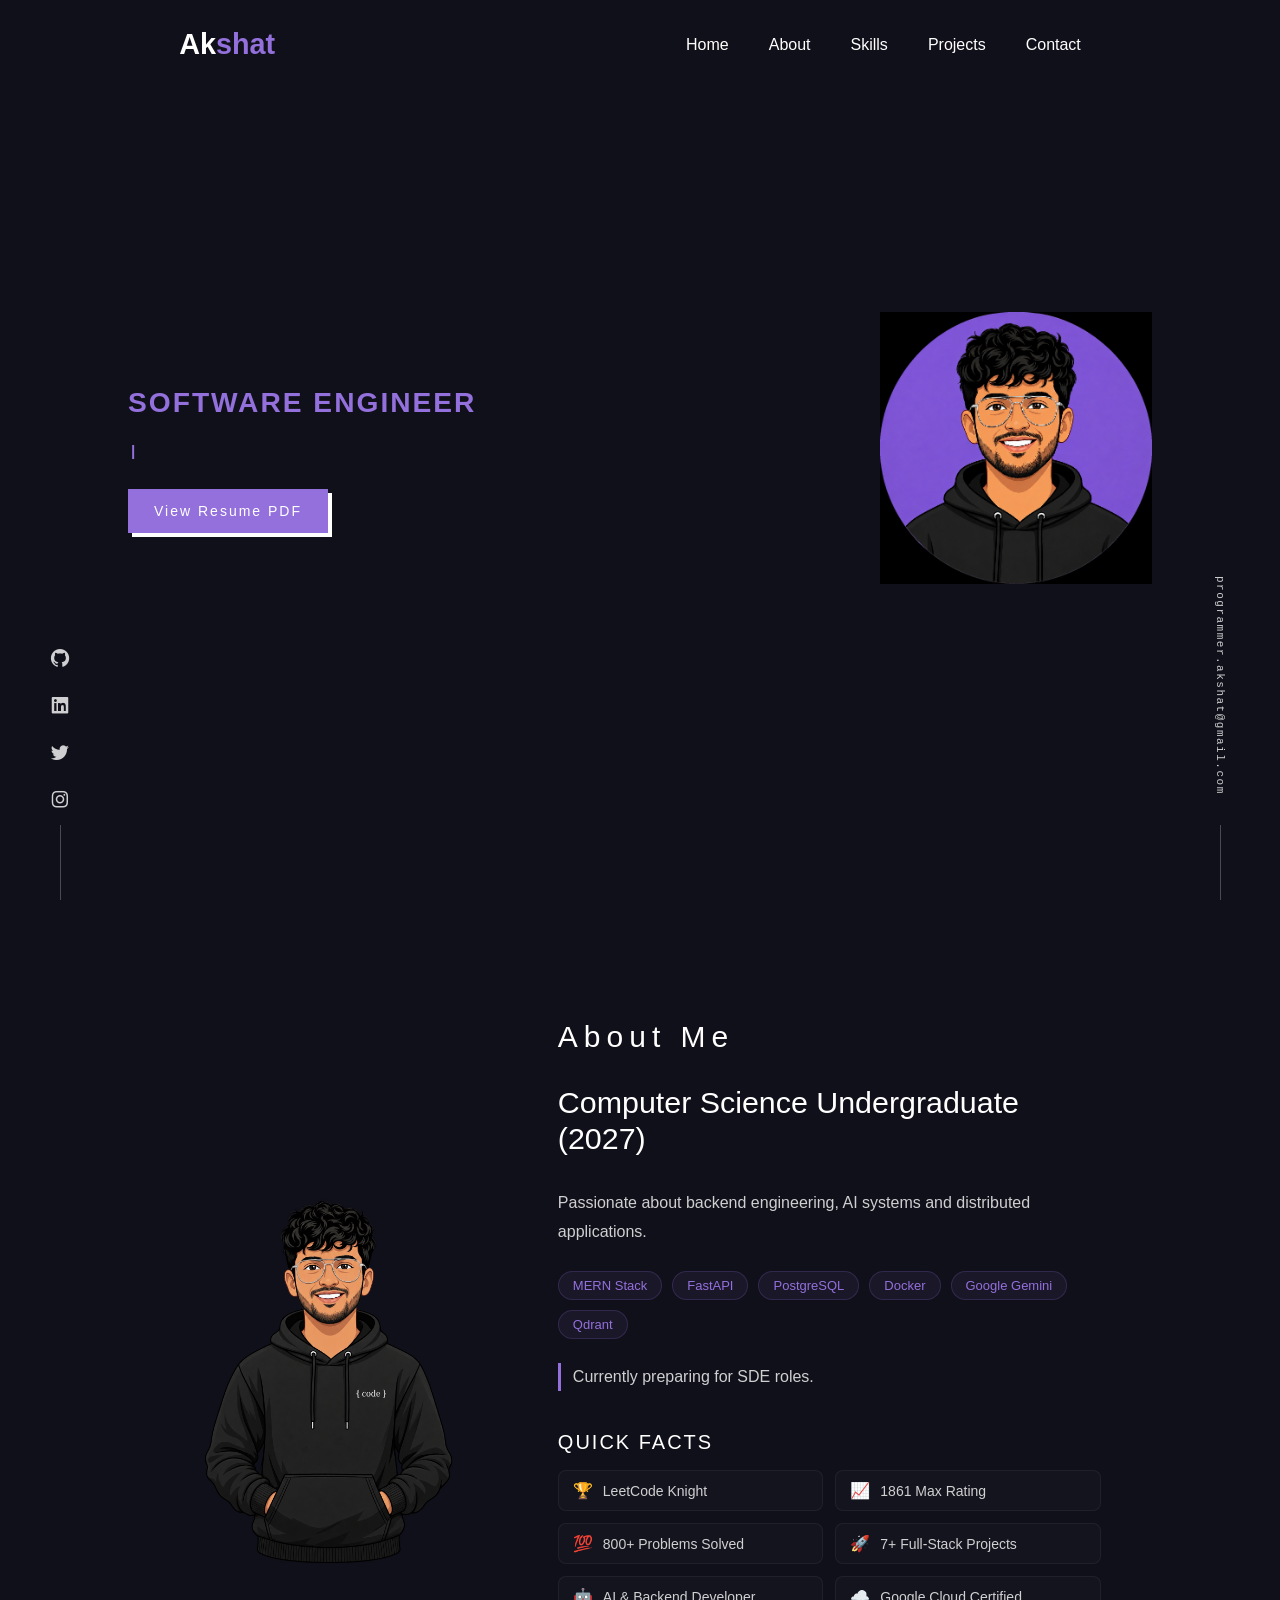
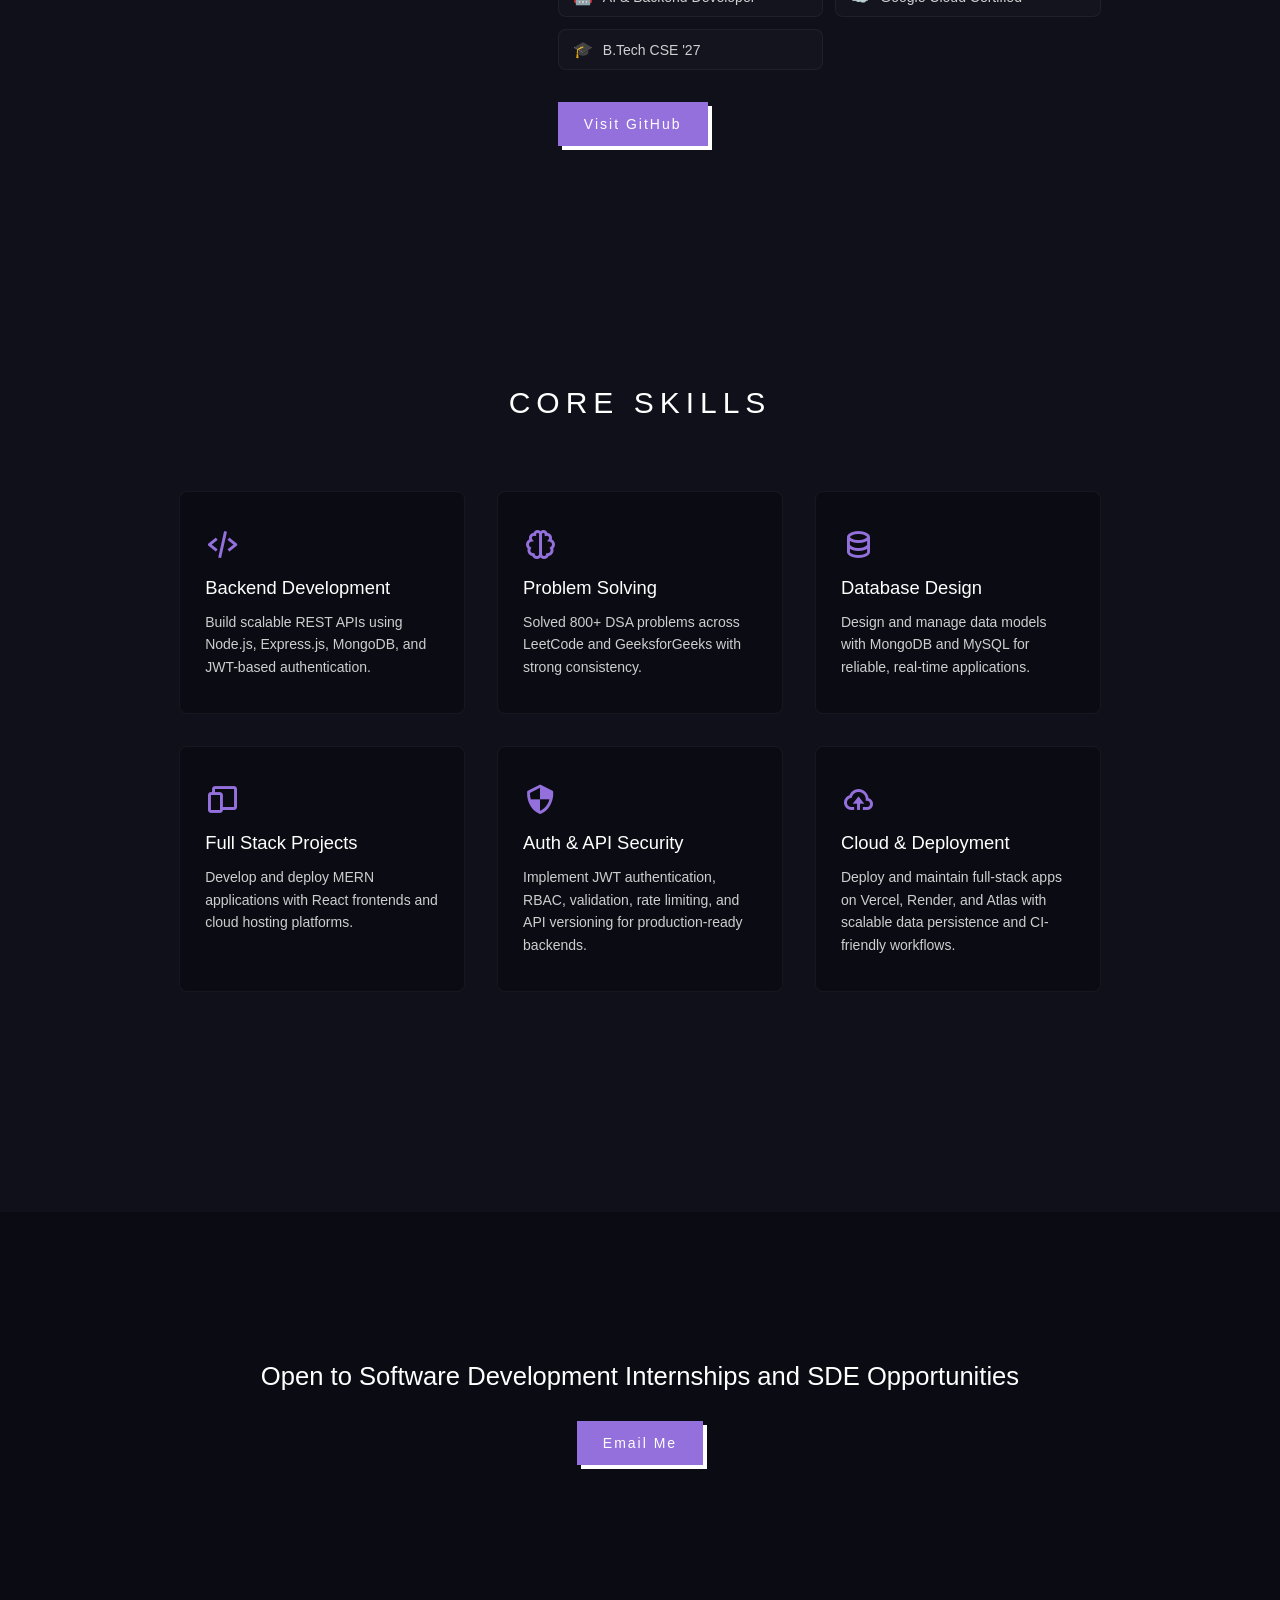
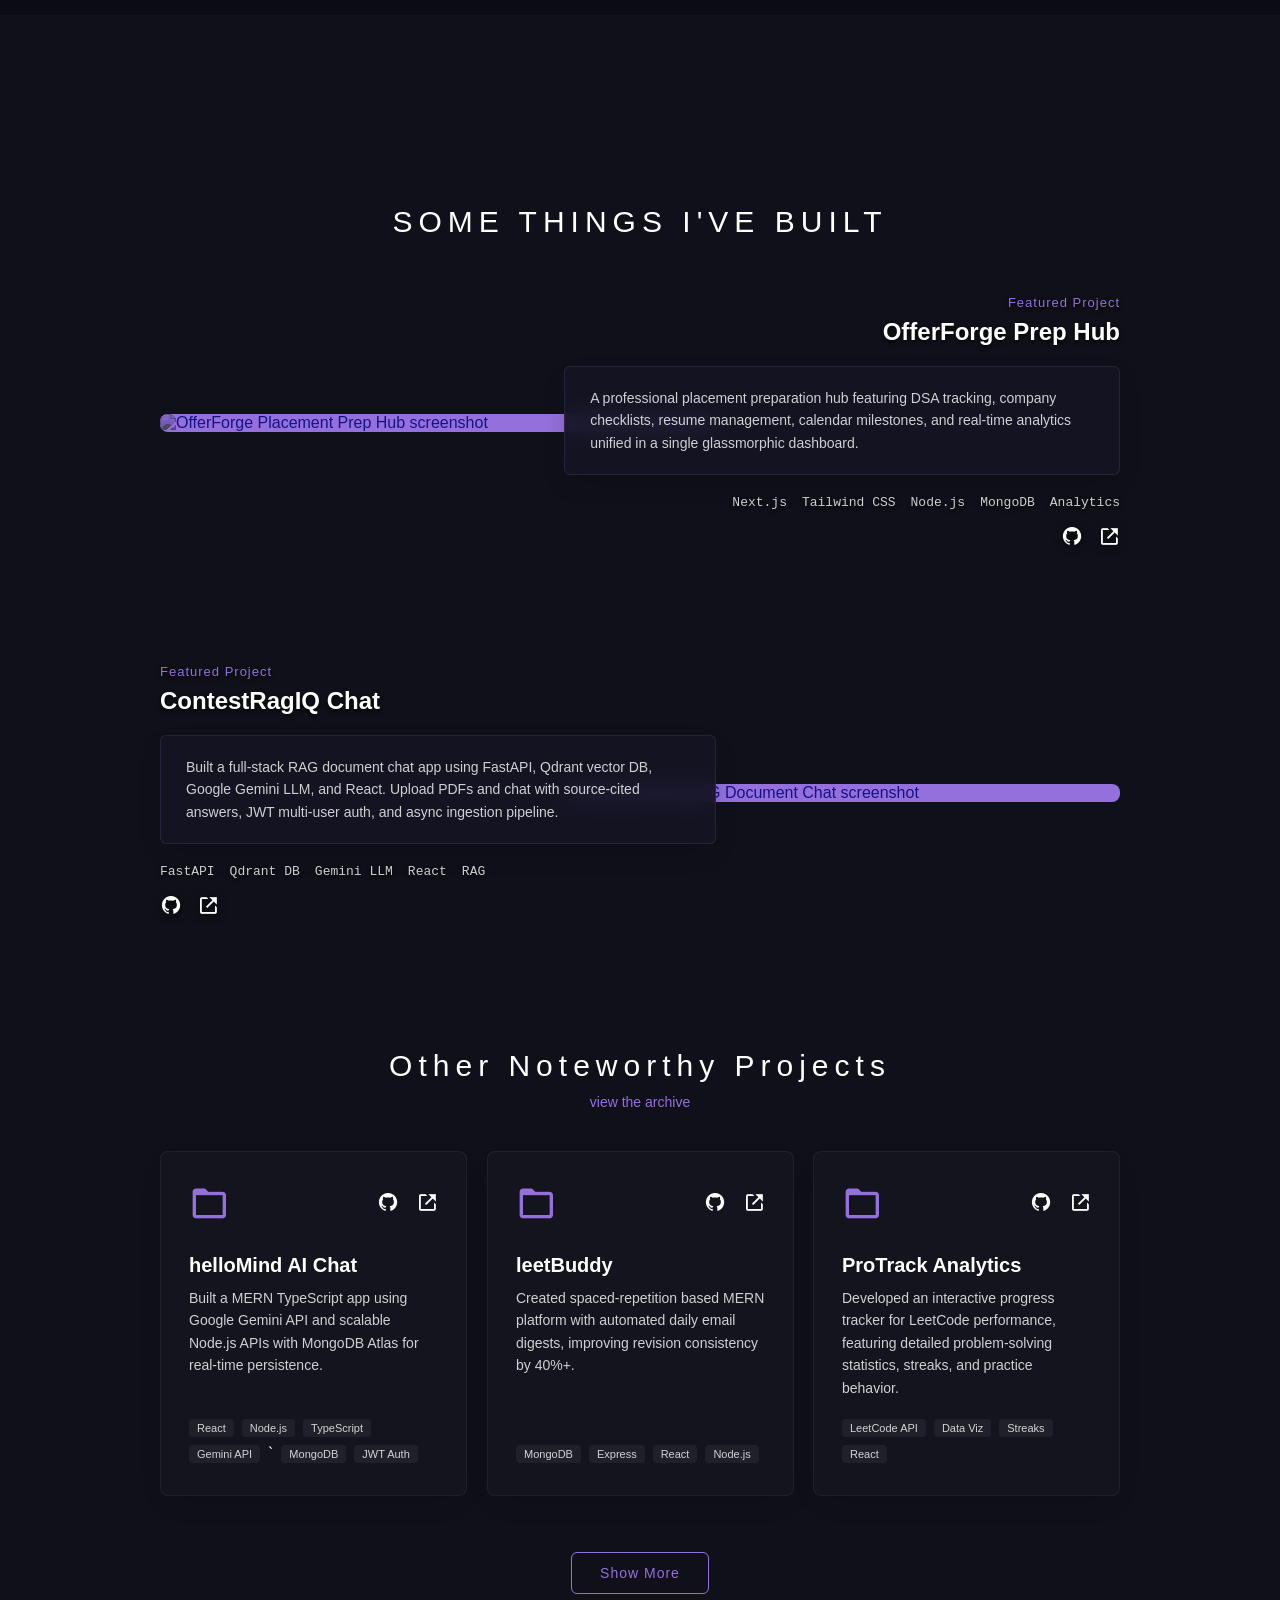
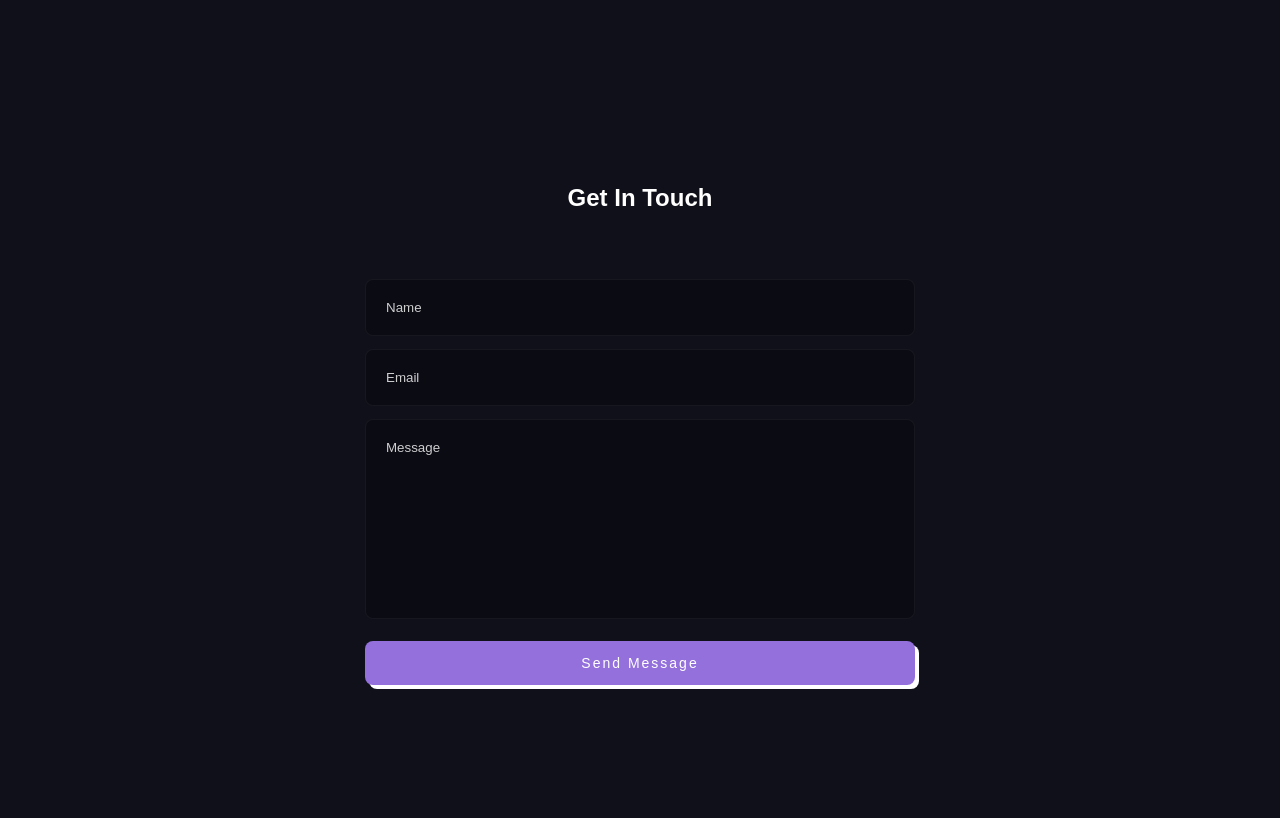
==== commit 506fc898: "style: slightly increase about avatar image size" ====
--- a/akshat/index.html
+++ b/akshat/index.html
@@ -59,7 +59,7 @@
   <!-- Icon -->
   <link type="image/png" sizes="16x16" rel="icon" href="assets/anime.png">
   <!-- External CSS Link -->
-  <link rel="stylesheet" type="text/css" href="assets/styles.css?v=2">
+  <link rel="stylesheet" type="text/css" href="assets/styles.css?v=4">
 
   <!-- Boxicons Script -->
   <link rel="stylesheet" href="https://unpkg.com/boxicons@latest/css/boxicons.min.css">
--- a/akshat/assets/styles.css
+++ b/akshat/assets/styles.css
@@ -6,7 +6,35 @@
   text-decoration: none;
   list-style: none;
   scroll-behavior: smooth;
-  scroll-padding-top: 2rem;
+  scroll-padding-top: 5.5rem; /* adjusted for scrolled header */
+}
+
+/* Custom Scrollbar */
+::-webkit-scrollbar {
+  width: 8px;
+}
+::-webkit-scrollbar-track {
+  background: #10101a;
+}
+::-webkit-scrollbar-thumb {
+  background: rgba(147, 112, 219, 0.45);
+  border-radius: 4px;
+  transition: background 0.3s;
+}
+::-webkit-scrollbar-thumb:hover {
+  background: rgba(147, 112, 219, 0.7);
+}
+
+@keyframes float {
+  0% {
+    transform: translateY(0px);
+  }
+  50% {
+    transform: translateY(-12px);
+  }
+  100% {
+    transform: translateY(0px);
+  }
 }
 
 :root {
@@ -22,6 +50,9 @@
 body {
   background-color: var(--bg--color);
   color: var(--text-color);
+  -webkit-font-smoothing: antialiased;
+  -moz-osx-font-smoothing: grayscale;
+  text-rendering: optimizeLegibility;
 }
 
 /* Header */
@@ -34,9 +65,19 @@
   display: flex;
   align-items: center;
   justify-content: space-between;
-  background: var(--bg--color);
-  padding: 24px 14%;
-  transition: .3s;
+  background: transparent;
+  padding: 28px 14%;
+  transition: all 0.4s cubic-bezier(0.25, 0.8, 0.25, 1);
+  border-bottom: 1px solid transparent;
+}
+
+header.scrolled {
+  background: rgba(16, 16, 26, 0.85);
+  backdrop-filter: blur(12px);
+  -webkit-backdrop-filter: blur(12px);
+  padding: 16px 14%;
+  box-shadow: 0 10px 30px rgba(0, 0, 0, 0.3);
+  border-bottom: 1px solid rgba(147, 112, 219, 0.12);
 }
 
 /* Navbar */
@@ -44,6 +85,11 @@
   color: var(--text-color);
   font-size: 1.8rem;
   font-weight: 600;
+  transition: transform 0.3s;
+}
+
+.logo:hover {
+  transform: scale(1.03);
 }
 
 span {
@@ -58,13 +104,16 @@
   color: var(--text-color);
   font-size: 1rem;
   font-weight: 500;
-  padding: 10px 20px;
-}
-
-.navbar a:hover {
+  padding: 8px 16px;
+  margin: 0 4px;
+  transition: color 0.3s, border-color 0.3s;
+  border-bottom: 2px solid transparent;
+}
+
+.navbar a:hover,
+.navbar a.active-nav {
   color: var(--main-color);
   border-bottom: 2px solid var(--main-color);
-  transition: .3s;
 }
 
 #menu-icon {
@@ -72,6 +121,11 @@
   z-index: 10001;
   cursor: pointer;
   display: none;
+  transition: transform 0.3s;
+}
+
+#menu-icon:hover {
+  transform: scale(1.1);
 }
 
 /* Home Section */
@@ -94,6 +148,7 @@
   width: 430px;
   max-width: 100%;
   height: auto;
+  animation: float 5s ease-in-out infinite;
 }
 
 .home-text h5 {
@@ -107,23 +162,35 @@
   color: var(--text-color);
   font-size: clamp(3rem, 4.8vw, 4.4rem);
   font-weight: 700;
-  margin: 0 0 20px;
+  margin: 0 0 10px;
   line-height: 1;
   white-space: nowrap;
 }
 
+.home-role {
+  color: var(--main-color);
+  font-size: clamp(1.4rem, 2.2vw, 1.8rem);
+  font-weight: 600;
+  letter-spacing: 2px;
+  text-transform: uppercase;
+  margin: 0 0 20px;
+  display: block;
+}
+
 .home-text h6 {
-  color: var(--text-color);
-  font-size: 12px;
-  font-weight: 500;
-  line-height: 1.4;
+  color: var(--2nd-main-color);
+  font-size: clamp(0.95rem, 1.2vw, 1.1rem);
+  font-weight: 350;
+  line-height: 1.6;
   margin-bottom: 25px;
+  max-width: 650px;
 }
 
 .typing-line {
   display: block;
-  max-width: none;
-  white-space: nowrap;
+  max-width: 650px;
+  white-space: normal;
+  word-break: break-word;
 }
 
 #typed-greeting,
@@ -178,15 +245,16 @@
 /* About Section */
 .about {
   display: grid;
-  grid-template-columns: repeat(2, 2fr);
+  grid-template-columns: 1.1fr 2fr;
   grid-gap: 5rem;
   align-items: center;
 }
 
 .about-img img {
-  width: 580px;
+  width: 440px;
   max-width: 100%;
   height: auto;
+  border-radius: 12px;
 }
 
 .about-text h3 {
@@ -233,42 +301,47 @@
 
 .service-content {
   display: grid;
-  grid-template-columns: repeat(auto-fit, minmax(350px, auto));
+  grid-template-columns: repeat(auto-fit, minmax(280px, 1fr));
   grid-gap: 2rem;
-  align-items: center;
+  align-items: stretch;
   margin-top: 4.4rem;
 }
 
 .row {
   background: #0b0b13;
-  padding: 60px 35px;
-  border-radius: 5px;
+  padding: 35px 25px;
+  border-radius: 8px;
+  border: 1px solid rgba(255, 255, 255, 0.05);
   cursor: pointer;
-  transition: all .40s;
-}
-
-.row i{
-  color: var(--main-color);
-  font-size: 3rem;
-  margin-bottom: 20px;
+  display: flex;
+  flex-direction: column;
+  transition: transform 0.4s cubic-bezier(0.25, 0.8, 0.25, 1), box-shadow 0.4s cubic-bezier(0.25, 0.8, 0.25, 1), border-color 0.4s;
+}
+
+.row i {
+  color: var(--main-color);
+  font-size: 2.2rem;
+  margin-bottom: 15px;
 }
 
 .row h3 {
-  font-size: 1.25rem;
+  font-size: 1.15rem;
   font-weight: 500;
-  margin-bottom: 20px;
+  margin-bottom: 12px;
   color: var(--text-color);
 }
 
 .row p {
-  font-size: 18px;
-  color: var(--2nd-main-color);
-  line-height: 30px;
+  font-size: 14px;
+  color: var(--2nd-main-color);
+  line-height: 1.6;
 }
 
 .row:hover {
-  transform: translateY(-15px);
-  box-shadow: 0px 15px 30px 0px rgb(0 0 0 / 70%);
+  transform: translateY(-8px);
+  box-shadow: 0 20px 30px -15px rgba(147, 112, 219, 0.15);
+  border-color: rgba(147, 112, 219, 0.35);
+  background: rgba(147, 112, 219, 0.02);
 }
 
 /* CTA Section */
@@ -316,9 +389,12 @@
 .box {
   background: #0b0b13;
   padding: 60px 35px;
-  border-radius: 5px;
+  border-radius: 12px;
+  border: 1px solid rgba(255, 255, 255, 0.03);
   cursor: pointer;
-  transition: all .40s;
+  transition: transform 0.4s cubic-bezier(0.25, 0.8, 0.25, 1), box-shadow 0.4s cubic-bezier(0.25, 0.8, 0.25, 1), border-color 0.4s;
+  display: flex;
+  flex-direction: column;
 }
 
 .box h6 {
@@ -350,9 +426,21 @@
   color: var(--2nd-main-color);
 }
 
+.box .click-hint {
+  display: inline-block;
+  margin-top: auto;
+  padding-top: 16px;
+  margin-bottom: 30px;
+  font-size: 14px;
+  font-weight: 600;
+  color: #3e4455;
+  letter-spacing: 1px;
+}
+
 .box:hover {
-  transform: translateY(-15px);
-  box-shadow: 0px 15px 30px 0px rgb(0 0 0 / 70%);
+  transform: translateY(-8px);
+  box-shadow: 0 15px 35px rgba(147, 112, 219, 0.15);
+  border-color: rgba(147, 112, 219, 0.35);
 }
 
 .clickable-box {
@@ -413,11 +501,18 @@
   width: 100%;
   padding: 20px;
   outline: none;
-  border: none;
+  border: 1px solid rgba(255, 255, 255, 0.05);
   background: #0b0b13;
   color: var(--text-color);
-  margin-bottom: 0.5rem;
-  border-radius: 5px;
+  margin-bottom: 0.8rem;
+  border-radius: 8px;
+  transition: border-color 0.3s, box-shadow 0.3s;
+}
+
+form input:focus, 
+form textarea:focus {
+  border-color: var(--main-color);
+  box-shadow: 0 0 12px rgba(147, 112, 219, 0.25);
 }
 
 form input::placeholder, 
@@ -518,12 +613,22 @@
 
 /* Media query for mobile devices with screen size up to 768px */
 @media (max-width: 768px) {
+  section {
+    padding: 60px 5%;
+  }
+
   header {
-    padding: 18px 3%;
-  }
+    padding: 18px 5%;
+  }
+
+  .logo {
+    font-size: 1.5rem;
+  }
+
   #menu-icon {
     display: block;
   }
+
   .navbar {
     background: #0b0b13;
     position: absolute;
@@ -536,12 +641,14 @@
     text-align: left;
     transition: 0.2s ease;
   }
+
   .navbar a {
     display: block;
-    margin: 1rem;
-    padding: 1rem;
+    margin: 0.8rem 1.2rem;
+    padding: 0.8rem;
     border-left: 2px solid var(--main-color);
   }
+
   .navbar.active {
     top: 100%;
   }
@@ -549,71 +656,160 @@
   .home {
     grid-template-columns: 1fr;
     grid-gap: 2rem;
-    margin-top: 80px;
+    margin-top: 60px;
     height: auto;
     text-align: center;
-    padding: 50px 3%;
-  }
+    padding: 60px 5%;
+  }
+
   .home-img img {
-    width: 100%;
+    width: 280px;
+    max-width: 100%;
+    margin: 0 auto;
     height: auto;
   }
+
   .home-text h5 {
     font-size: 20px;
   }
+
   .home-text h1 {
-    font-size: 2.5rem;
-  }
+    font-size: 2.2rem;
+  }
+
+  .home-role {
+    font-size: 1.3rem;
+    margin-bottom: 15px;
+  }
+
   .home-text h6 {
     font-size: 14px;
   }
+
   .typing-line {
     max-width: 100%;
   }
 
   .about {
     grid-template-columns: 1fr;
+    grid-gap: 2.5rem;
     text-align: center;
-    padding: 50px 3%;
-  }
-  .about-img-container img {
-    width: 100%;
-  }
+    padding: 60px 5%;
+  }
+
+  .about-img img {
+    width: 280px;
+    max-width: 100%;
+    margin: 0 auto;
+    height: auto;
+  }
+
   .about-text h3 {
     font-size: 22px;
-  }
+    margin: 0 0 15px;
+    letter-spacing: 4px;
+  }
+
   .about-text h2 {
+    font-size: 1.5rem;
+    margin-bottom: 1.5rem;
+  }
+
+  .about-text p {
+    font-size: 0.95rem;
+    line-height: 1.6rem;
+    margin: 0 auto 1.5rem;
+  }
+
+  .center h3, .resume h3 {
     font-size: 1.6rem;
-  }
-  .about-text p {
-    font-size: 0.9rem;
-  }
+    letter-spacing: 3px;
+  }
+
+  .service-content {
+    grid-template-columns: 1fr;
+    grid-gap: 1.5rem;
+    margin-top: 2.5rem;
+  }
+
+  .row {
+    padding: 25px 20px;
+  }
+
+  .row i {
+    font-size: 2rem;
+    margin-bottom: 12px;
+  }
+
+  .row h3 {
+    margin-bottom: 12px;
+  }
+
+  .row p {
+    font-size: 15px;
+    line-height: 24px;
+  }
+
+  .cta {
+    padding: 60px 5%;
+    margin: 60px auto;
+  }
+
+  .cta h4 {
+    font-size: 1.25rem;
+    margin-bottom: 20px;
+  }
+
   .resume-content {
-    grid-template-columns: repeat(auto-fit, minmax(200px, 1fr));
-    grid-gap: 2rem;
-    margin-top: 4.4rem;
-  }
+    grid-template-columns: 1fr;
+    grid-gap: 1.5rem;
+    margin-top: 2.5rem;
+  }
+
+  .box {
+    padding: 30px 20px;
+  }
+
   .box h4 {
-    font-size: 1rem;
-  }
+    font-size: 1.1rem;
+    margin-top: 15px;
+    margin-bottom: 10px;
+  }
+
   .box p {
-    font-size: 0.8rem;
-  }
+    font-size: 0.85rem;
+    line-height: 1.5rem;
+  }
+
   .box h5 {
-    font-size: 12px;
-  }
+    font-size: 13px;
+  }
+
+  .box .click-hint {
+    margin-top: 10px;
+    margin-bottom: 10px;
+    padding-top: 10px;
+  }
+
+  .contact-form {
+    margin-top: 2.5rem;
+  }
+
   .contact-form form {
     width: 100%;
   }
+
   .contact-links {
     width: 100%;
   }
-  .service-content {
-    grid-template-columns: 1fr;
-  }
-
-  .row {
-    padding: 30px 20px;
+
+  form input, 
+  form textarea {
+    padding: 15px;
+  }
+
+  textarea {
+    height: 160px;
   }
 
   .footer-socials {
@@ -622,14 +818,787 @@
   }
 }
 
-  @media (max-width: 1200px) {
-    .home-text h1 {
-      white-space: normal;
-    }
-
-    .typing-line {
-      max-width: 680px;
-      white-space: normal;
-    }
-  }
-
+/* Media query for extra small devices (phones up to 480px) */
+@media (max-width: 480px) {
+  .logo {
+    font-size: 1.3rem;
+  }
+
+  .home-text h1 {
+    font-size: 1.7rem;
+  }
+
+  .home-text h5 {
+    font-size: 18px;
+  }
+
+  .about-text h2 {
+    font-size: 1.3rem;
+  }
+
+  .center h3, .resume h3 {
+    font-size: 1.35rem;
+    letter-spacing: 2px;
+  }
+
+  .cta h4 {
+    font-size: 1.1rem;
+  }
+
+  .row, .box {
+    padding: 25px 15px;
+  }
+}
+
+@media (max-width: 1200px) {
+  .home-text h1 {
+    white-space: normal;
+  }
+
+  .typing-line {
+    max-width: 680px;
+    white-space: normal;
+  }
+}
+
+
+/* Interactive tags styling */
+.tags {
+  display: flex;
+  flex-wrap: wrap;
+  gap: 8px;
+  margin-top: 15px;
+  margin-bottom: 12px;
+}
+
+.tag {
+  background: rgba(147, 112, 219, 0.08);
+  color: var(--main-color);
+  font-size: 11px;
+  font-weight: 500;
+  padding: 4px 10px;
+  border-radius: 20px;
+  border: 1px solid rgba(147, 112, 219, 0.18);
+  transition: all 0.35s ease;
+  letter-spacing: 0.5px;
+}
+
+.box:hover .tag {
+  background: rgba(147, 112, 219, 0.2);
+  border-color: rgba(147, 112, 219, 0.5);
+  color: #fff;
+  box-shadow: 0 0 8px rgba(147, 112, 219, 0.35);
+}
+
+/* Pulsing CLICK hint on box hover */
+@keyframes pulseHint {
+  0% {
+    color: #3e4455;
+    transform: scale(1);
+  }
+  50% {
+    color: var(--main-color);
+    transform: scale(1.05);
+    text-shadow: 0 0 8px rgba(147, 112, 219, 0.4);
+  }
+  100% {
+    color: #3e4455;
+    transform: scale(1);
+  }
+}
+
+.box:hover .click-hint {
+  animation: pulseHint 1.5s infinite ease-in-out;
+}
+
+/* About Tech Stack Pills */
+.about-tech-stack {
+  display: flex;
+  flex-wrap: wrap;
+  gap: 10px;
+  margin: 1.5rem 0;
+}
+
+.tech-pill {
+  background: rgba(147, 112, 219, 0.08);
+  color: var(--main-color);
+  font-size: 13px;
+  font-weight: 500;
+  padding: 6px 14px;
+  border-radius: 20px;
+  border: 1px solid rgba(147, 112, 219, 0.2);
+  transition: all 0.3s ease;
+}
+
+.tech-pill:hover {
+  background: rgba(147, 112, 219, 0.2);
+  border-color: rgba(147, 112, 219, 0.5);
+  transform: translateY(-2px);
+  box-shadow: 0 4px 12px rgba(147, 112, 219, 0.2);
+}
+
+/* SDE Note */
+.about-sde-note {
+  font-size: var(--p-font);
+  font-weight: 400;
+  color: var(--text-color);
+  margin-top: 1rem;
+  margin-bottom: 2rem;
+  border-left: 3px solid var(--main-color);
+  padding-left: 12px;
+}
+
+/* About Subtitle */
+.about-subtitle {
+  color: var(--text-color);
+  font-size: 20px;
+  font-weight: 500;
+  margin-top: 2.5rem;
+  margin-bottom: 1rem;
+  letter-spacing: 2px;
+  text-transform: uppercase;
+}
+
+/* Facts Grid */
+.facts-grid {
+  display: grid;
+  grid-template-columns: repeat(auto-fit, minmax(200px, 1fr));
+  gap: 12px;
+  margin-top: 1rem;
+  margin-bottom: 2rem;
+}
+
+.fact-card {
+  display: flex;
+  align-items: center;
+  gap: 10px;
+  background: rgba(255, 255, 255, 0.02);
+  padding: 10px 14px;
+  border-radius: 8px;
+  border: 1px solid rgba(255, 255, 255, 0.05);
+  transition: all 0.3s ease;
+}
+
+.fact-card:hover {
+  background: rgba(147, 112, 219, 0.05);
+  border-color: rgba(147, 112, 219, 0.3);
+  transform: translateY(-2px);
+  box-shadow: 0 4px 12px rgba(0, 0, 0, 0.15);
+}
+
+.fact-icon {
+  color: #10b981;
+  font-weight: bold;
+  font-size: 16px;
+}
+
+.fact-label {
+  color: var(--2nd-main-color);
+  font-size: 14px;
+  font-weight: 500;
+}
+
+/* Responsive adjustments for new About elements */
+@media (max-width: 768px) {
+  .about-tech-stack {
+    justify-content: center;
+  }
+  .about-sde-note {
+    border-left: none;
+    border-top: 2px solid var(--main-color);
+    border-bottom: 2px solid var(--main-color);
+    padding: 8px 0;
+    max-width: 280px;
+    margin: 1.5rem auto;
+  }
+  .fact-card {
+    justify-content: center;
+  }
+}
+
+/* Projects Section Styling */
+.projects {
+  padding: 90px 20px 70px;
+  max-width: 1000px;
+  margin: 0 auto;
+}
+
+.hide-project {
+  display: none !important;
+}
+
+.section-num-heading {
+  display: flex;
+  align-items: center;
+  white-space: nowrap;
+  font-size: clamp(22px, 4vw, 28px);
+  margin: 10px 0 40px;
+  width: 100%;
+  color: var(--text-color);
+}
+
+.section-num-heading span {
+  color: var(--main-color);
+  font-family: monospace;
+  font-weight: normal;
+  font-size: clamp(16px, 3vw, 20px);
+  margin-right: 10px;
+}
+
+.section-num-heading::after {
+  content: "";
+  display: block;
+  position: relative;
+  top: -1px;
+  width: 250px;
+  height: 1px;
+  margin-left: 20px;
+  background-color: rgba(147, 112, 219, 0.2);
+}
+
+.featured-showcase {
+  margin-top: 3.5rem;
+  display: flex;
+  flex-direction: column;
+  gap: 7rem;
+}
+
+.featured-project {
+  display: grid;
+  grid-template-columns: repeat(12, 1fr);
+  align-items: center;
+  gap: 10px;
+}
+
+/* Image on left/right styling */
+.featured-project .project-img {
+  grid-column: 1 / 8;
+  grid-row: 1 / -1;
+  position: relative;
+  border-radius: 8px;
+  overflow: hidden;
+  box-shadow: 0 10px 30px -15px rgba(0, 0, 0, 0.5);
+  transition: all 0.3s ease;
+  z-index: 1;
+  will-change: transform, box-shadow;
+  max-height: 380px;
+}
+
+.featured-project:nth-child(even) .project-img {
+  grid-column: 6 / -1;
+  grid-row: 1 / -1;
+}
+
+.featured-project .project-img a {
+  width: 100%;
+  height: 100%;
+  display: block;
+  background-color: var(--main-color);
+}
+
+.featured-project .project-img img {
+  width: 100%;
+  height: 100%;
+  display: block;
+  object-fit: cover;
+  object-position: top;
+  opacity: 0.85;
+  mix-blend-mode: multiply;
+  filter: grayscale(40%) contrast(1.1) brightness(90%);
+  transition: all 0.3s ease;
+}
+
+.featured-project .project-img:hover img {
+  opacity: 1;
+  mix-blend-mode: normal;
+  filter: none;
+}
+
+.featured-project .project-img:hover {
+  transform: translateY(-4px);
+  box-shadow: 0 20px 40px -20px rgba(147, 112, 219, 0.4);
+}
+
+/* Content block styling */
+.featured-project .project-content {
+  grid-column: 6 / -1;
+  grid-row: 1 / -1;
+  text-align: right;
+  z-index: 2;
+  position: relative;
+}
+
+.featured-project:nth-child(even) .project-content {
+  grid-column: 1 / 8;
+  grid-row: 1 / -1;
+  text-align: left;
+}
+
+.project-overline {
+  color: var(--main-color);
+  font-size: 13px;
+  font-weight: 500;
+  letter-spacing: 1px;
+  margin-bottom: 8px;
+  display: block;
+  text-shadow: 0 2px 4px rgba(0, 0, 0, 0.9);
+}
+
+.project-title {
+  font-size: clamp(20px, 3vw, 24px);
+  margin-bottom: 20px;
+  text-shadow: 0 2px 4px rgba(0, 0, 0, 0.9);
+}
+
+.project-title a {
+  color: var(--text-color);
+  transition: color 0.3s ease;
+}
+
+.project-title a:hover {
+  color: var(--main-color);
+}
+
+.project-description {
+  background: rgba(20, 20, 35, 0.9);
+  backdrop-filter: blur(10px);
+  border: 1px solid rgba(147, 112, 219, 0.15);
+  padding: 20px 25px;
+  border-radius: 6px;
+  color: var(--2nd-main-color);
+  font-size: 14px;
+  line-height: 1.6;
+  text-align: left;
+  box-shadow: 0 10px 30px -15px rgba(0, 0, 0, 0.5);
+  transition: border-color 0.3s ease;
+}
+
+.featured-project:hover .project-description {
+  border-color: rgba(147, 112, 219, 0.35);
+}
+
+.project-tech-list {
+  display: flex;
+  flex-wrap: wrap;
+  justify-content: flex-end;
+  gap: 15px;
+  margin: 20px 0 10px;
+}
+
+.featured-project:nth-child(even) .project-tech-list {
+  justify-content: flex-start;
+}
+
+.project-tech-list li {
+  color: var(--2nd-main-color);
+  font-size: 13px;
+  font-family: monospace;
+  text-shadow: 0 2px 4px rgba(0, 0, 0, 0.9);
+}
+
+.project-links {
+  display: flex;
+  justify-content: flex-end;
+  gap: 15px;
+  margin-top: 15px;
+}
+
+.featured-project:nth-child(even) .project-links {
+  justify-content: flex-start;
+}
+
+.project-links a {
+  color: var(--text-color);
+  font-size: 22px;
+  transition: all 0.3s ease;
+  filter: drop-shadow(0 2px 4px rgba(0, 0, 0, 0.9));
+}
+
+.project-links a:hover {
+  color: var(--main-color);
+  transform: translateY(-2px);
+}
+
+/* Other Noteworthy Projects Grid */
+.noteworthy-section {
+  margin-top: 8rem;
+}
+
+.noteworthy-grid {
+  display: grid;
+  grid-template-columns: repeat(auto-fit, minmax(300px, 1fr));
+  gap: 20px;
+  margin-top: 2.5rem;
+}
+
+.noteworthy-card {
+  background: rgba(255, 255, 255, 0.02);
+  border: 1px solid rgba(255, 255, 255, 0.05);
+  border-radius: 8px;
+  padding: 2rem 1.75rem;
+  display: flex;
+  flex-direction: column;
+  justify-content: space-between;
+  transition: all 0.35s cubic-bezier(0.25, 0.46, 0.45, 0.94);
+  box-shadow: 0 10px 30px -15px rgba(0, 0, 0, 0.3);
+  will-change: transform, box-shadow;
+}
+
+.noteworthy-card:hover {
+  transform: translateY(-8px);
+  border-color: rgba(147, 112, 219, 0.35);
+  box-shadow: 0 20px 30px -15px rgba(147, 112, 219, 0.15);
+  background: rgba(147, 112, 219, 0.02);
+}
+
+.noteworthy-header {
+  display: flex;
+  justify-content: space-between;
+  align-items: center;
+  margin-bottom: 30px;
+}
+
+.folder-icon {
+  font-size: 40px;
+  color: var(--main-color);
+}
+
+.noteworthy-links a {
+  color: var(--text-color);
+  font-size: 22px;
+  margin-left: 12px;
+  transition: color 0.3s ease;
+}
+
+.noteworthy-links a:hover {
+  color: var(--main-color);
+}
+
+.noteworthy-title {
+  font-size: 20px;
+  font-weight: 600;
+  margin-bottom: 10px;
+  color: var(--text-color);
+}
+
+.noteworthy-description {
+  color: var(--2nd-main-color);
+  font-size: 14px;
+  line-height: 1.6;
+  margin-bottom: 20px;
+  font-weight: 300;
+}
+
+.noteworthy-tech {
+  display: flex;
+  flex-wrap: wrap;
+  gap: 8px;
+  margin-top: auto;
+}
+
+.noteworthy-tech span {
+  font-size: 11px;
+  color: var(--2nd-main-color);
+  background: rgba(255, 255, 255, 0.05);
+  padding: 3px 8px;
+  border-radius: 4px;
+}
+
+.toggle-container {
+  display: flex;
+  justify-content: center;
+  margin-top: 3.5rem;
+}
+
+.toggle-btn {
+  background: transparent;
+  color: var(--main-color);
+  border: 1px solid var(--main-color);
+  padding: 12px 28px;
+  font-size: 14px;
+  font-weight: 500;
+  border-radius: 6px;
+  cursor: pointer;
+  transition: all 0.3s ease;
+  letter-spacing: 1px;
+}
+
+.toggle-btn:hover {
+  background: rgba(147, 112, 219, 0.1);
+  box-shadow: 0 0 15px rgba(147, 112, 219, 0.2);
+}
+
+.archive-intro-link {
+  margin-top: 10px;
+}
+
+.archive-link {
+  color: var(--main-color);
+  font-size: 14px;
+  font-weight: 500;
+  border-bottom: 1px solid transparent;
+  transition: border-color 0.3s ease;
+}
+
+.archive-link:hover {
+  border-color: var(--main-color);
+}
+
+/* Archive Page Styling */
+.archive-page {
+  background-color: var(--bg--color);
+}
+
+.archive-section {
+  padding: 120px 14% 80px;
+  min-height: 80vh;
+}
+
+.archive-header {
+  margin-bottom: 3.5rem;
+}
+
+.back-link {
+  color: var(--main-color);
+  font-size: 15px;
+  display: inline-flex;
+  align-items: center;
+  gap: 5px;
+  margin-bottom: 15px;
+  transition: transform 0.3s ease;
+}
+
+.back-link:hover {
+  transform: translateX(-4px);
+}
+
+.archive-header h1 {
+  font-size: 3.5rem;
+  margin-bottom: 10px;
+}
+
+.archive-header .subtitle {
+  color: var(--2nd-main-color);
+  font-size: 18px;
+}
+
+.table-container {
+  overflow-x: auto;
+}
+
+.archive-table {
+  width: 100%;
+  border-collapse: collapse;
+  margin-top: 2rem;
+  text-align: left;
+}
+
+.archive-table th, 
+.archive-table td {
+  padding: 16px 20px;
+  border-bottom: 1px solid rgba(255, 255, 255, 0.05);
+}
+
+.archive-table th {
+  color: var(--text-color);
+  font-weight: 600;
+  font-size: 15px;
+  letter-spacing: 1px;
+  text-transform: uppercase;
+}
+
+.archive-table td {
+  color: var(--2nd-main-color);
+  font-size: 14px;
+}
+
+.archive-table tbody tr {
+  transition: background-color 0.3s ease;
+}
+
+.archive-table tbody tr:hover {
+  background-color: rgba(147, 112, 219, 0.02);
+}
+
+.year-column {
+  color: var(--main-color) !important;
+  font-weight: 500;
+}
+
+.title-column {
+  color: var(--text-color) !important;
+  font-weight: 600;
+}
+
+.tech-column {
+  font-family: monospace;
+  font-size: 13px;
+  color: var(--2nd-main-color);
+  line-height: 1.5;
+}
+
+.links-column a {
+  color: var(--text-color);
+  font-size: 20px;
+  margin-right: 12px;
+  transition: color 0.3s ease;
+}
+
+.links-column a:hover {
+  color: var(--main-color);
+}
+
+/* Responsive Featured Projects & Archive */
+@media (max-width: 1080px) {
+  .featured-project {
+    grid-template-columns: 1fr;
+    gap: 0;
+  }
+  .featured-project .project-img {
+    grid-column: 1 / -1 !important;
+    grid-row: auto !important;
+    border-radius: 8px 8px 0 0;
+    max-height: none !important;
+  }
+  .featured-project .project-img img {
+    height: auto !important;
+  }
+  .featured-project .project-content {
+    grid-column: 1 / -1 !important;
+    grid-row: auto !important;
+    text-align: left !important;
+    background: rgba(20, 20, 35, 0.9);
+    padding: 30px;
+    border-radius: 0 0 8px 8px;
+    border: 1px solid rgba(147, 112, 219, 0.1);
+    margin-top: -10px;
+  }
+  .featured-project:nth-child(even) .project-content {
+    text-align: left !important;
+  }
+  .project-tech-list, .project-links {
+    justify-content: flex-start !important;
+  }
+  .project-description {
+    background: transparent;
+    border: none;
+    padding: 0;
+    box-shadow: none;
+  }
+  .projects {
+    padding: 60px 8% 50px;
+  }
+  .archive-section {
+    padding: 100px 8% 60px;
+  }
+}
+
+@media (max-width: 768px) {
+  .hide-mobile {
+    display: none !important;
+  }
+  .archive-header h1 {
+    font-size: 2.5rem;
+  }
+  .archive-table th, 
+  .archive-table td {
+    padding: 12px 10px;
+  }
+}
+
+/* Fixed Sidebars (Socials & Email) */
+.left-social-sidebar {
+  position: fixed;
+  bottom: 0;
+  left: 40px;
+  width: 40px;
+  z-index: 10;
+  display: flex;
+  flex-direction: column;
+  align-items: center;
+}
+
+.sidebar-socials {
+  list-style: none;
+  padding: 0;
+  margin: 0;
+  display: flex;
+  flex-direction: column;
+  gap: 20px;
+}
+
+.sidebar-socials li a {
+  color: var(--2nd-main-color);
+  font-size: 22px;
+  transition: all 0.3s cubic-bezier(0.25, 0.46, 0.45, 0.94);
+  display: inline-block;
+  will-change: transform, color;
+}
+
+.sidebar-socials li a:hover {
+  color: var(--main-color);
+  transform: translateY(-3px);
+}
+
+.right-email-sidebar {
+  position: fixed;
+  bottom: 0;
+  right: 40px;
+  width: 40px;
+  z-index: 10;
+  display: flex;
+  flex-direction: column;
+  align-items: center;
+}
+
+.sidebar-email {
+  font-family: monospace;
+  font-size: 11px;
+  letter-spacing: 1.5px;
+  writing-mode: vertical-rl;
+  color: var(--2nd-main-color);
+  transition: all 0.3s cubic-bezier(0.25, 0.46, 0.45, 0.94);
+  text-decoration: none;
+  margin-bottom: 20px;
+  display: inline-block;
+  will-change: transform, color;
+}
+
+.sidebar-email:hover {
+  color: var(--main-color);
+  transform: translateY(-3px);
+}
+
+/* Tactile Active physics scale-down for premium micro-interactions */
+.btn:active, 
+.navbar a:active, 
+.sidebar-socials li a:active, 
+.sidebar-email:active {
+  transform: scale(0.96) !important;
+  transition: transform 0.1s ease !important;
+}
+
+.sidebar-line {
+  width: 1px;
+  height: 75px;
+  background-color: var(--2nd-main-color);
+  opacity: 0.3;
+  margin-top: 10px;
+}
+
+@media (max-width: 1080px) {
+  .left-social-sidebar {
+    left: 20px;
+  }
+  .right-email-sidebar {
+    right: 20px;
+  }
+}
+
+@media (max-width: 768px) {
+  .left-social-sidebar, 
+  .right-email-sidebar {
+    display: none !important;
+  }
+}
+
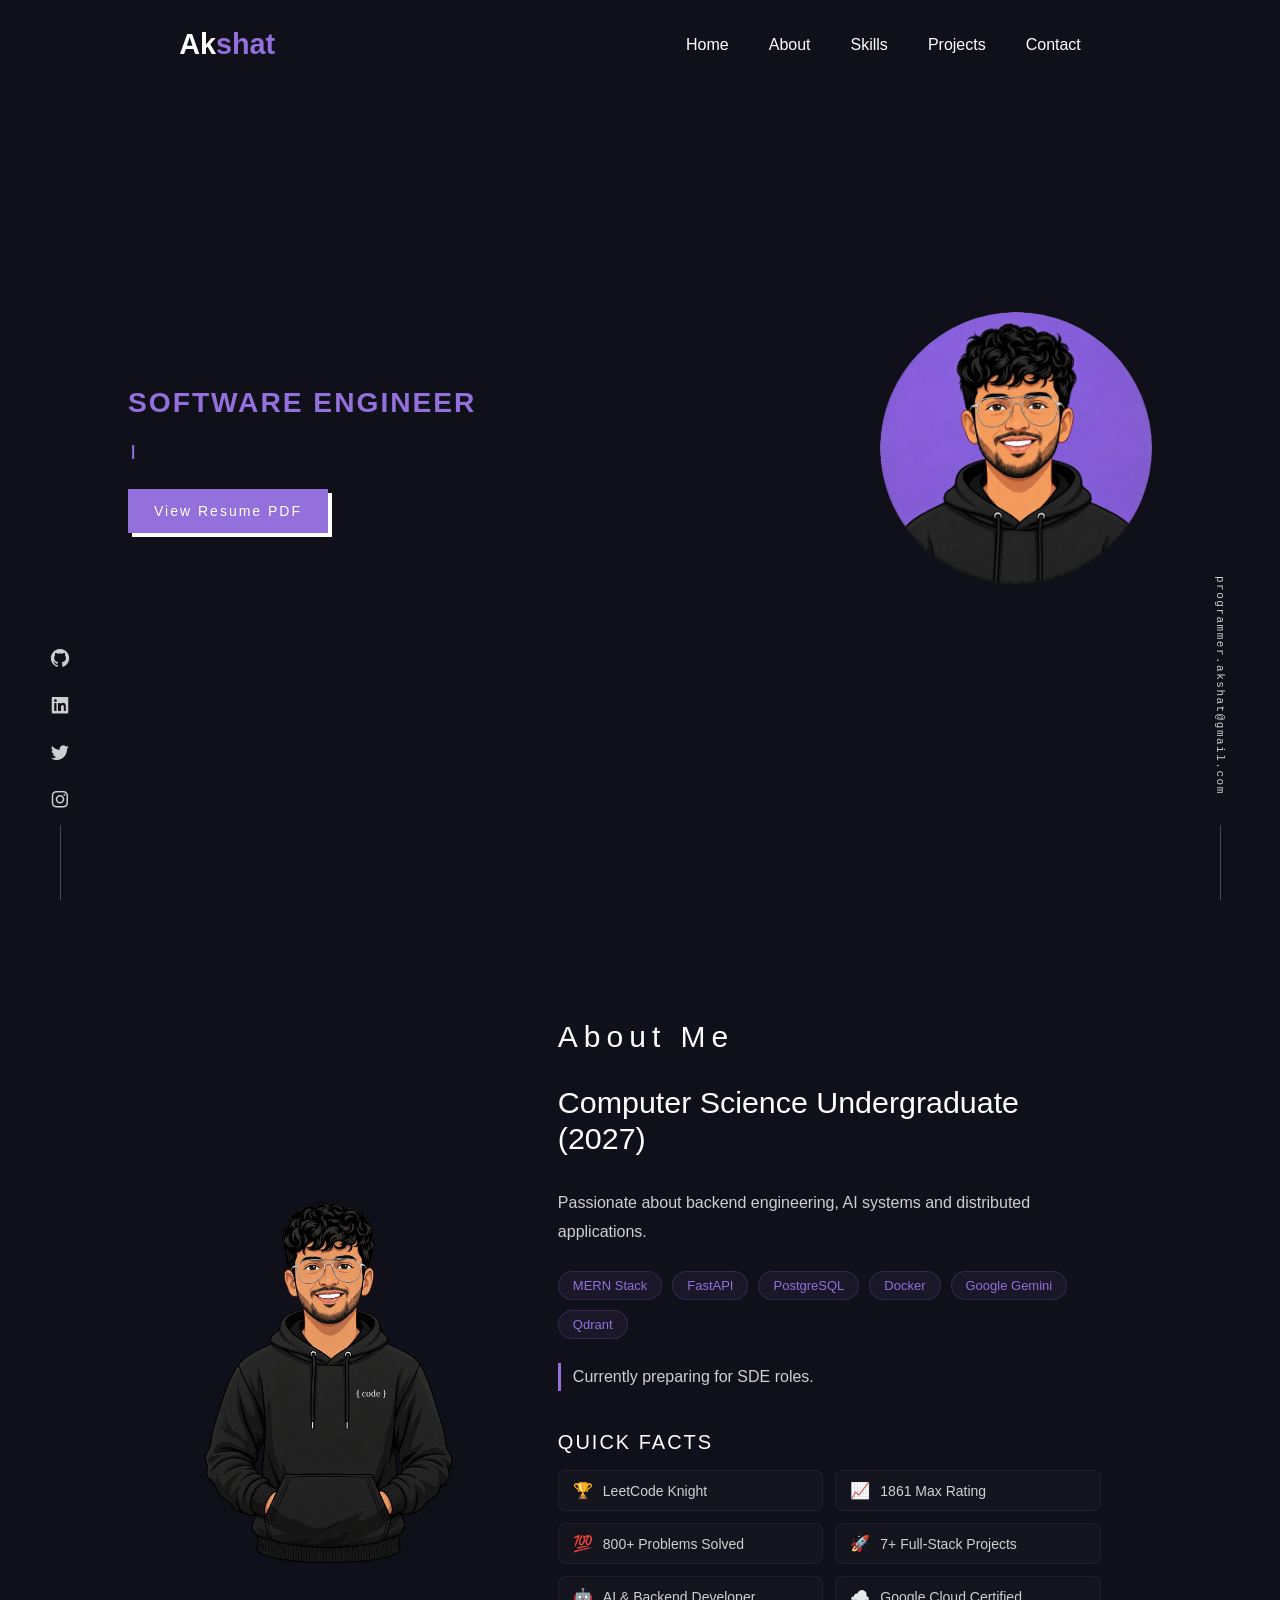
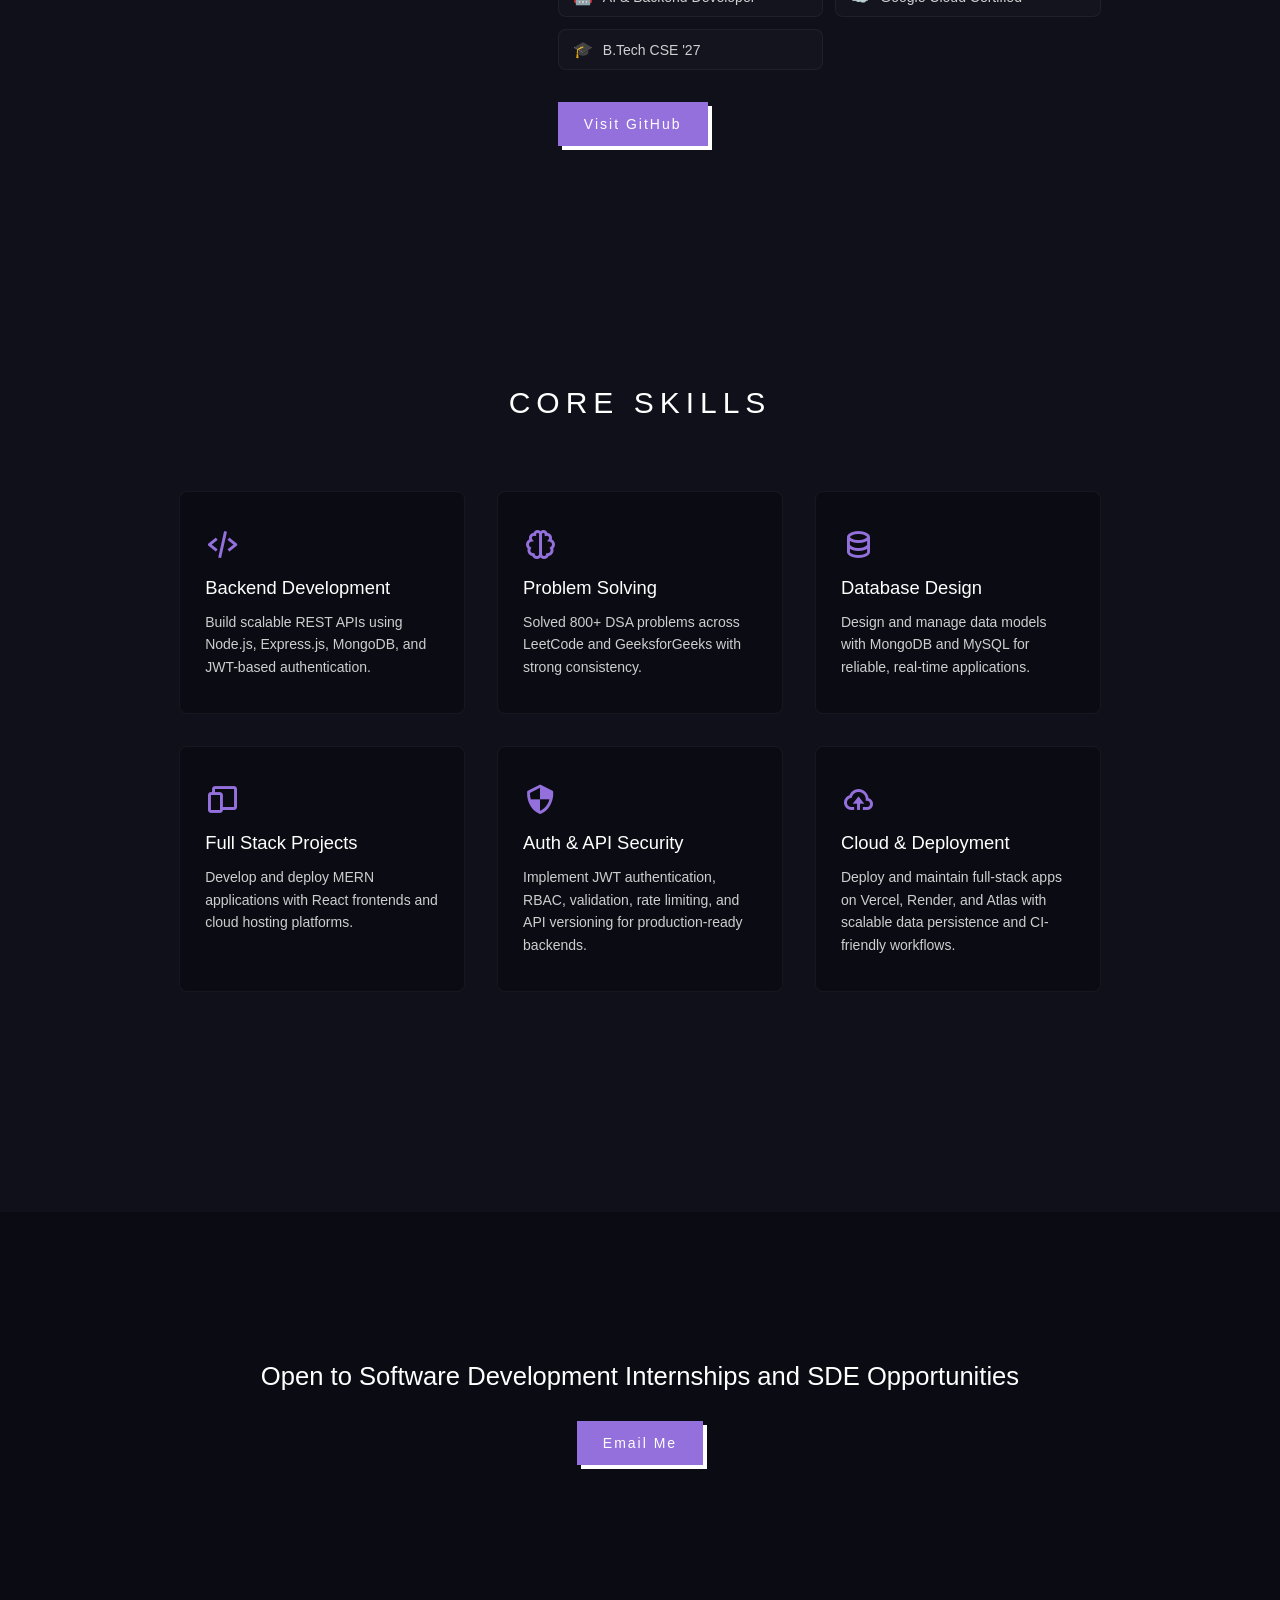
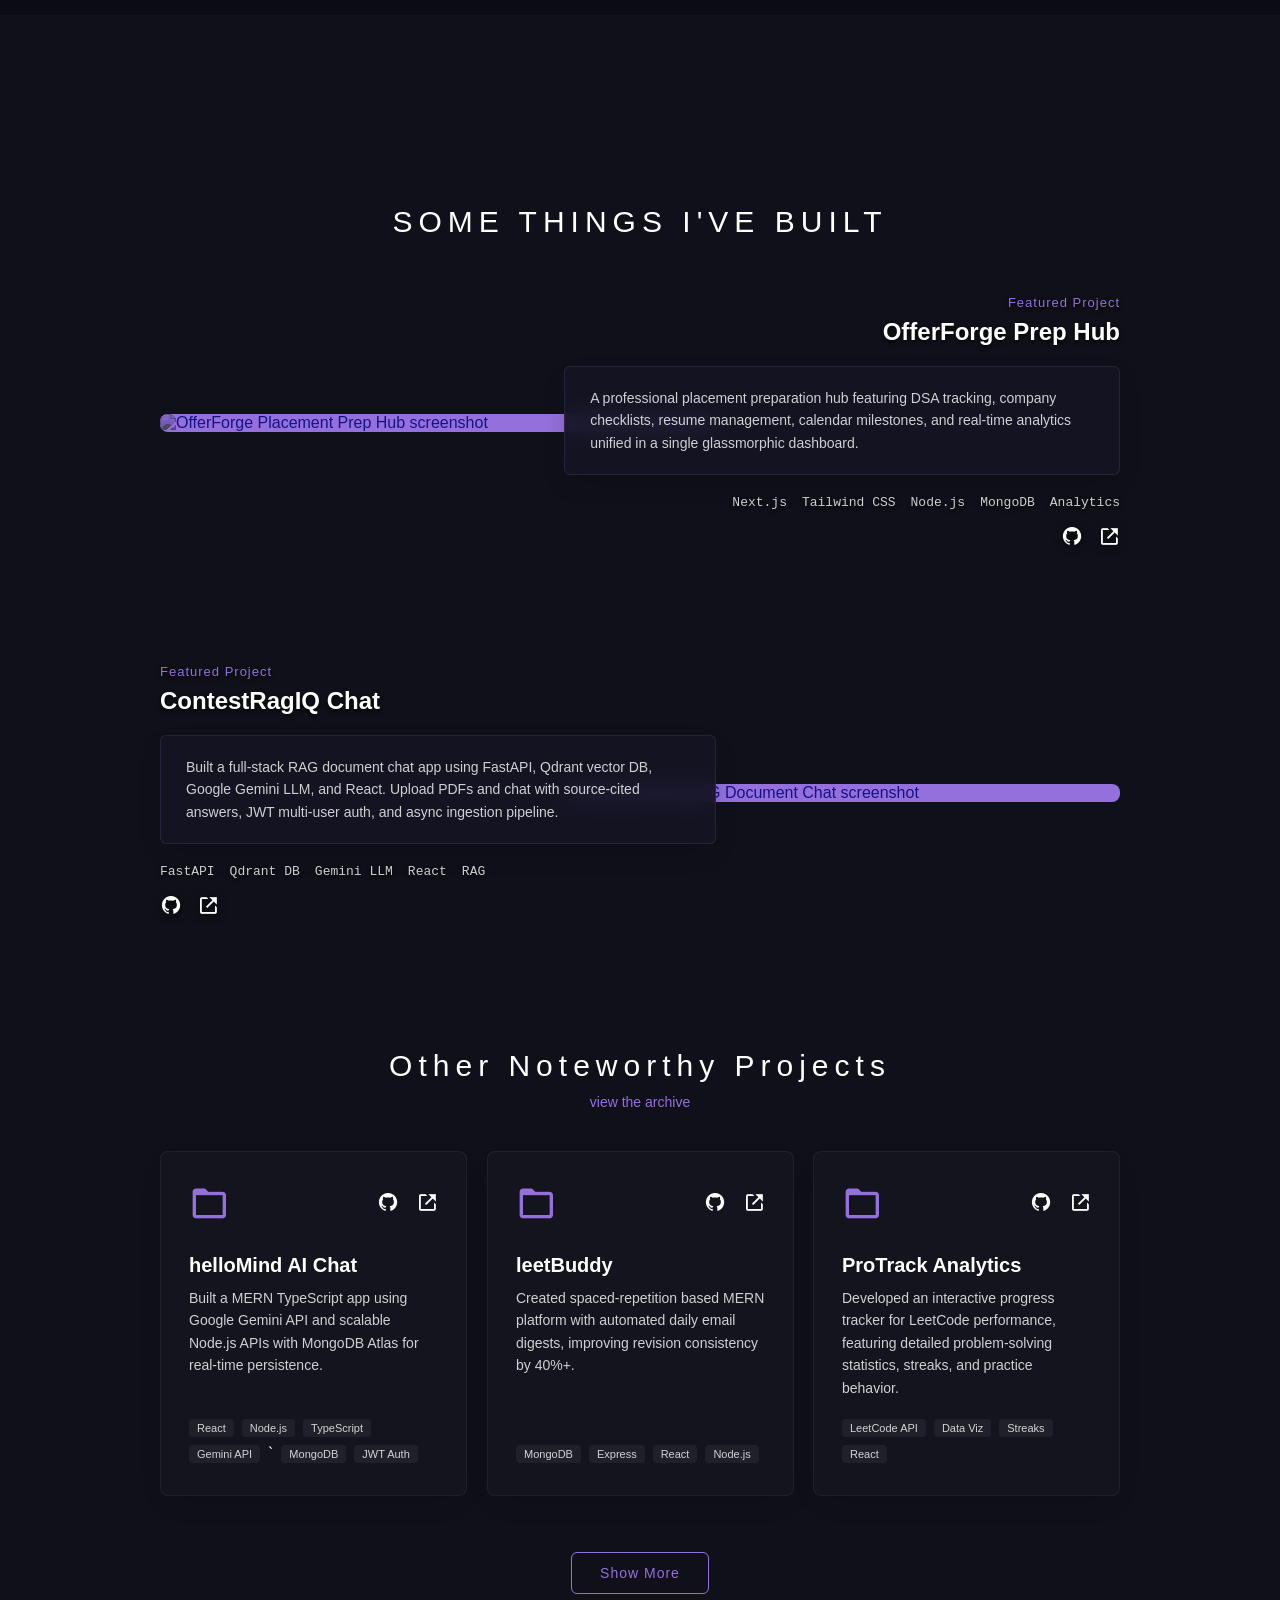
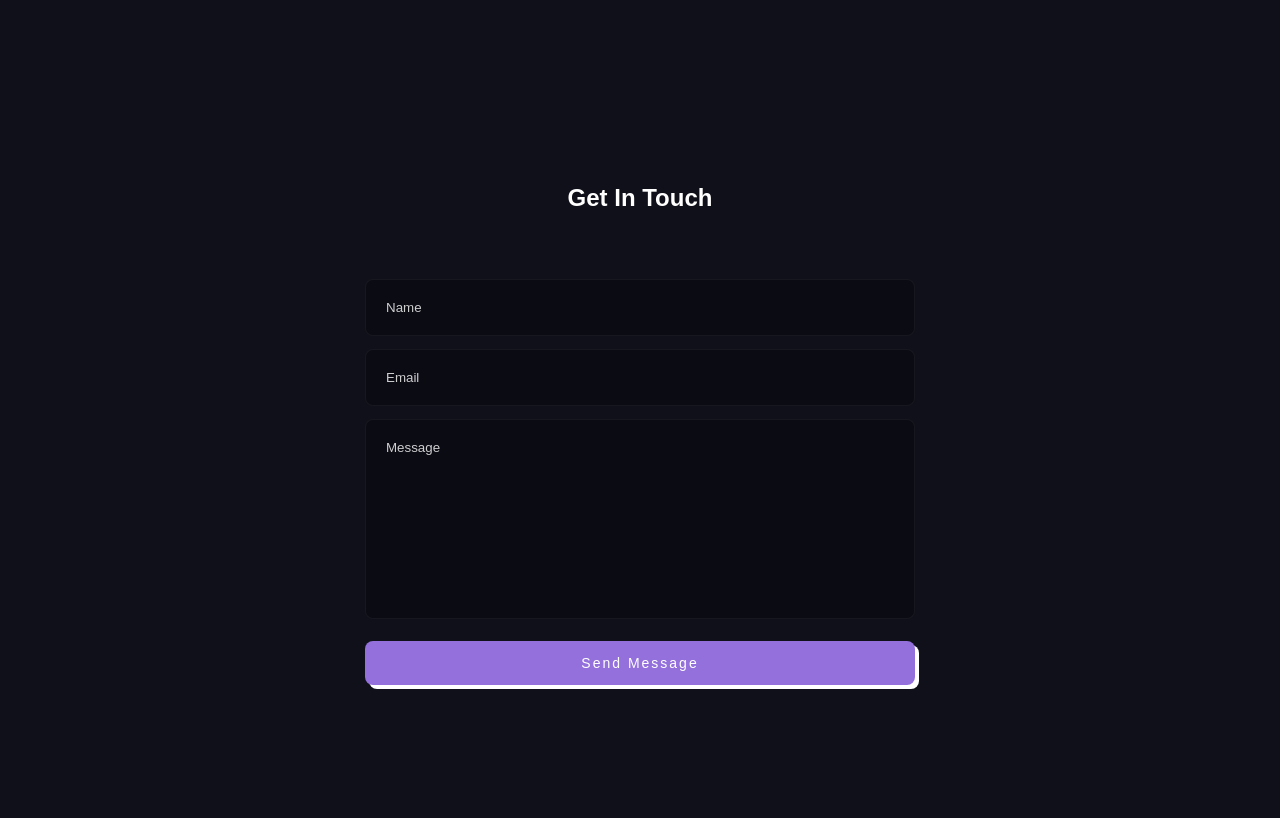
==== commit f0531188: "style: remove black background from home avatar to make it transparent" ====
--- a/akshat/index.html
+++ b/akshat/index.html
@@ -59,7 +59,7 @@
   <!-- Icon -->
   <link type="image/png" sizes="16x16" rel="icon" href="assets/anime.png">
   <!-- External CSS Link -->
-  <link rel="stylesheet" type="text/css" href="assets/styles.css?v=4">
+  <link rel="stylesheet" type="text/css" href="assets/styles.css?v=5">
 
   <!-- Boxicons Script -->
   <link rel="stylesheet" href="https://unpkg.com/boxicons@latest/css/boxicons.min.css">
--- a/akshat/assets/styles.css
+++ b/akshat/assets/styles.css
@@ -148,6 +148,7 @@
   width: 430px;
   max-width: 100%;
   height: auto;
+  border-radius: 50%;
   animation: float 5s ease-in-out infinite;
 }
 
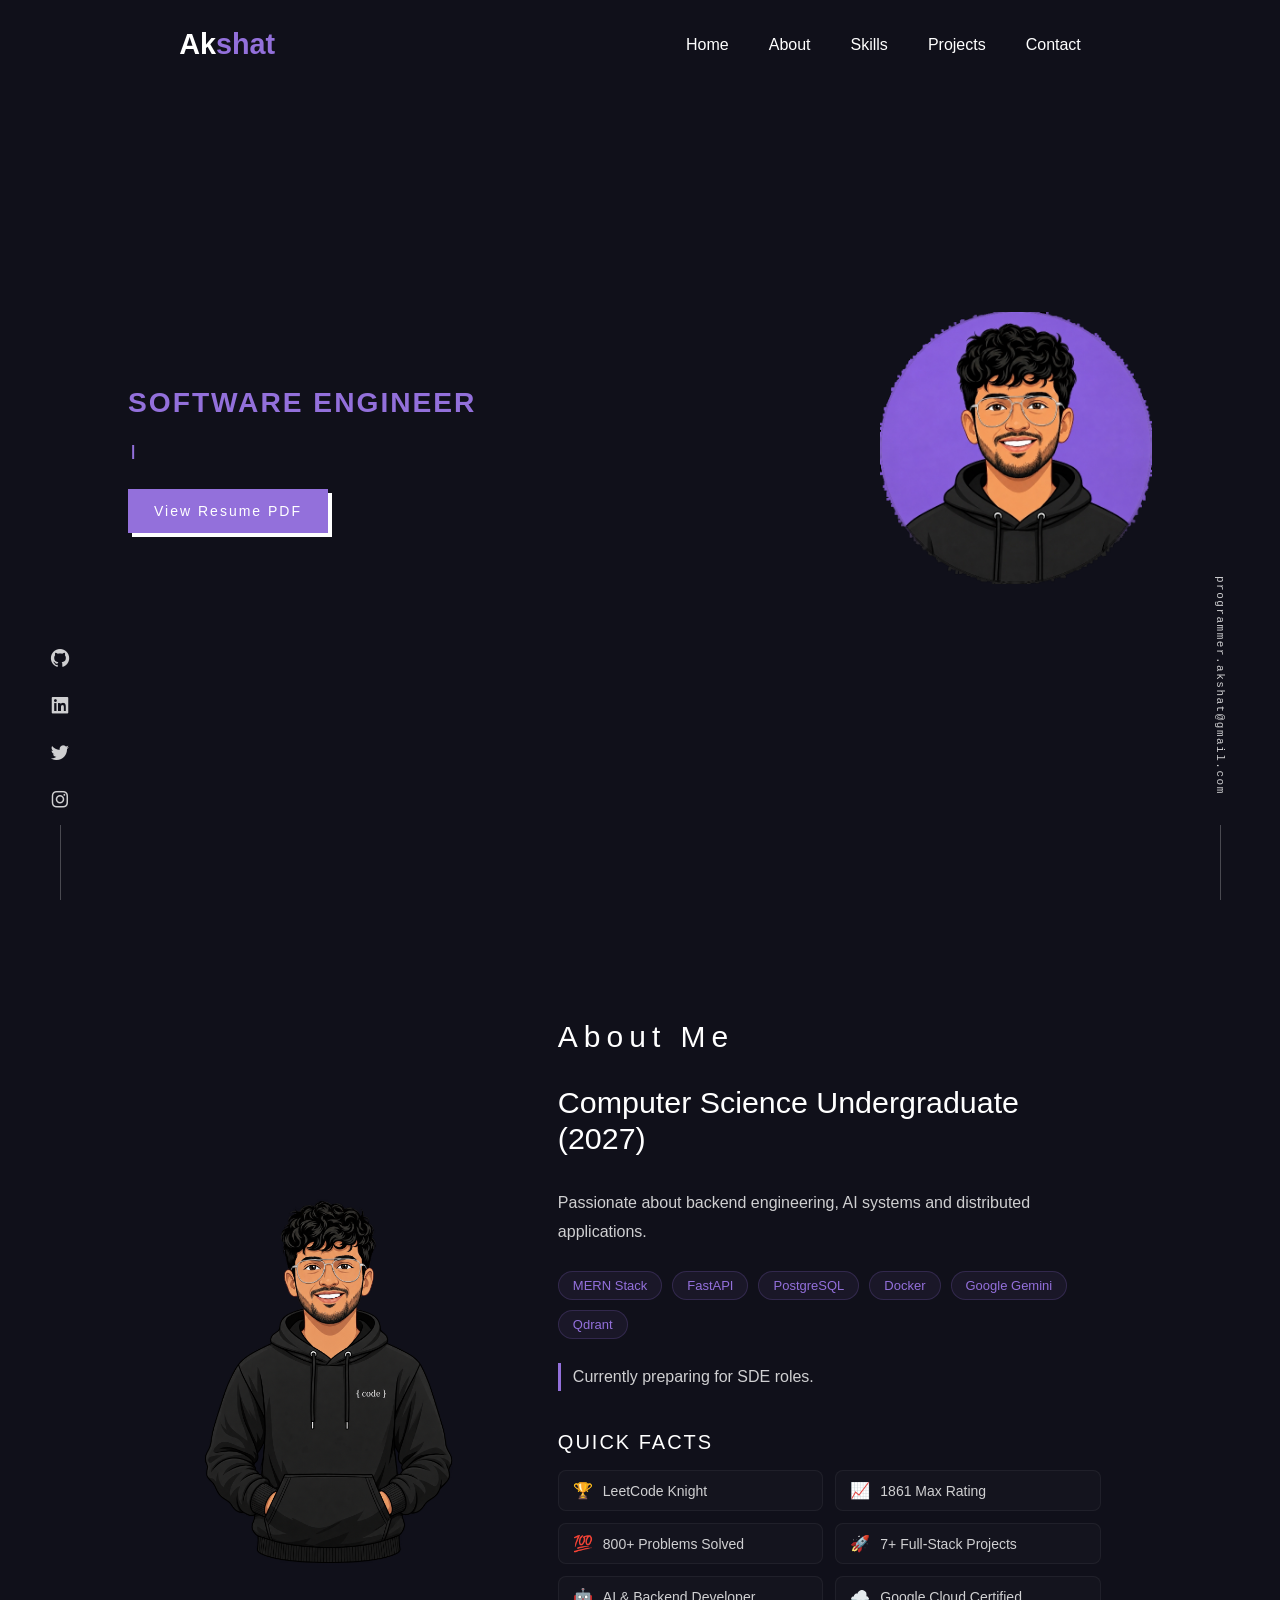
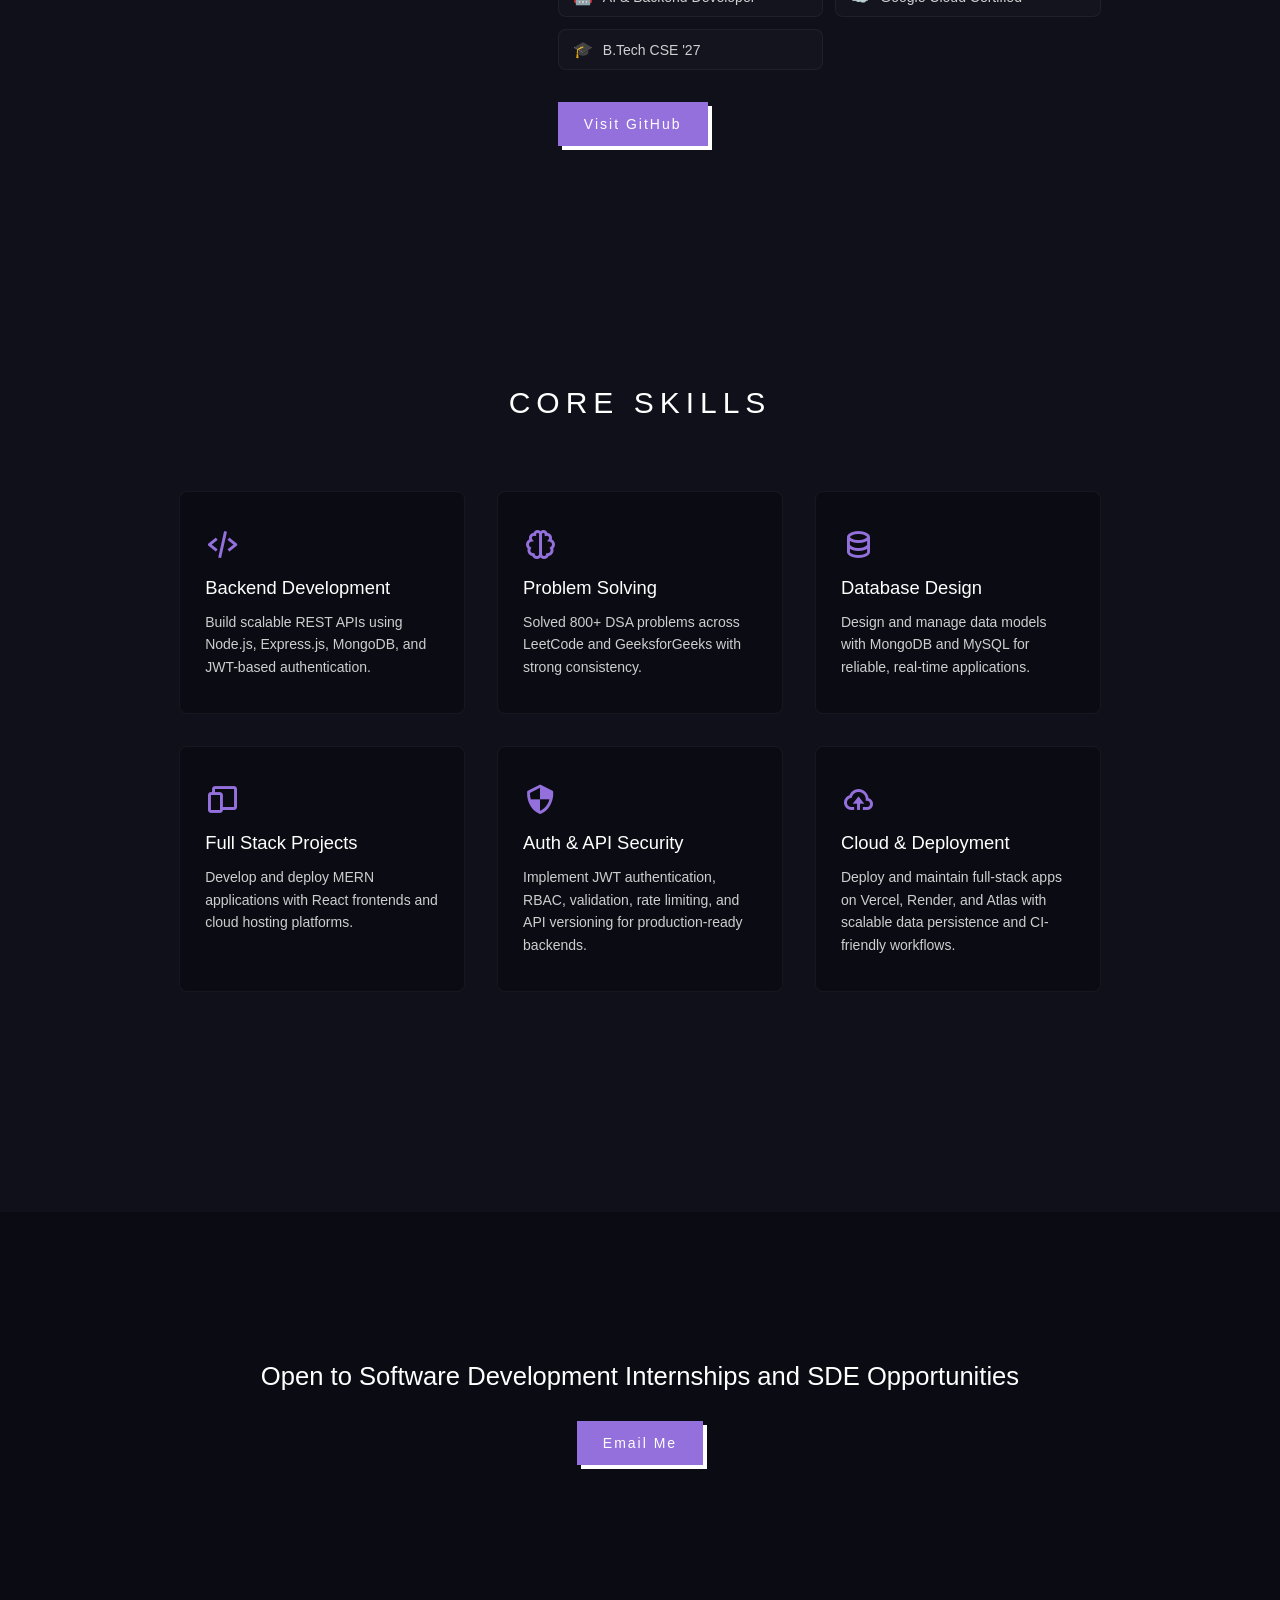
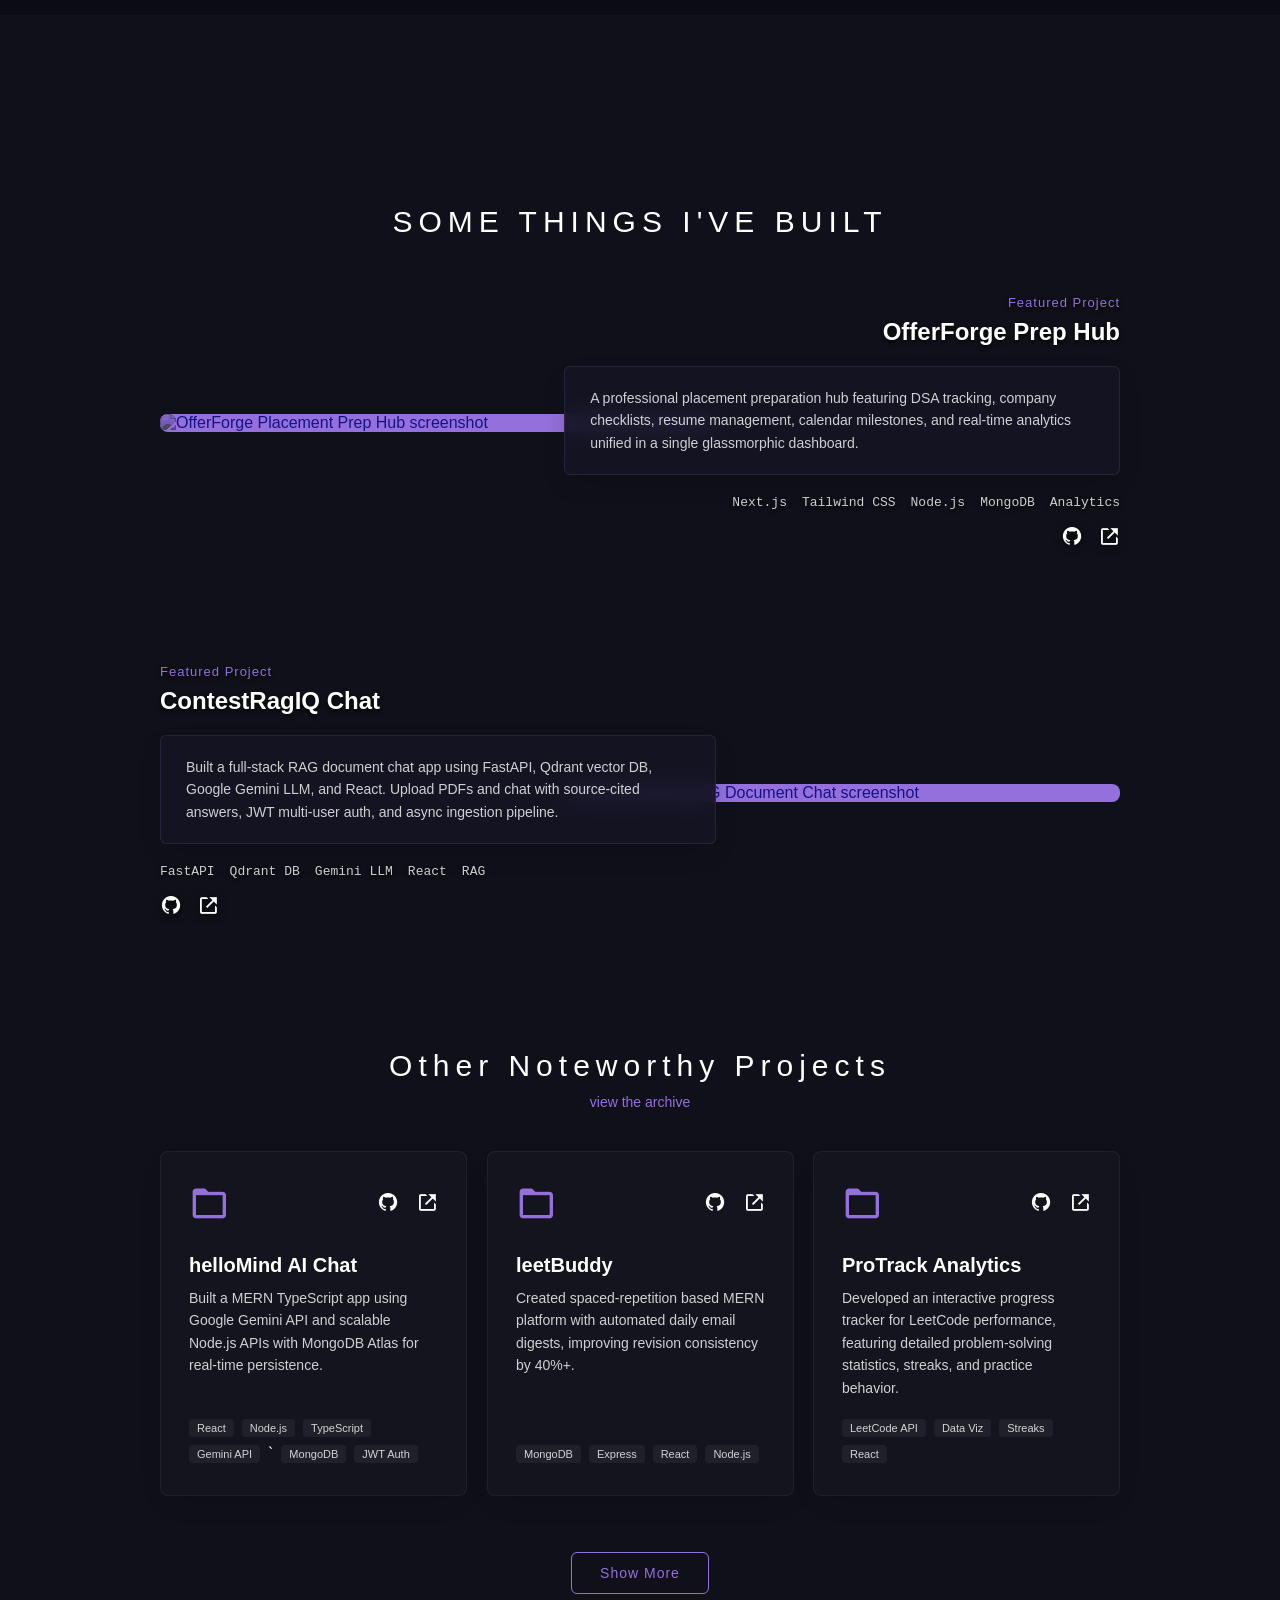
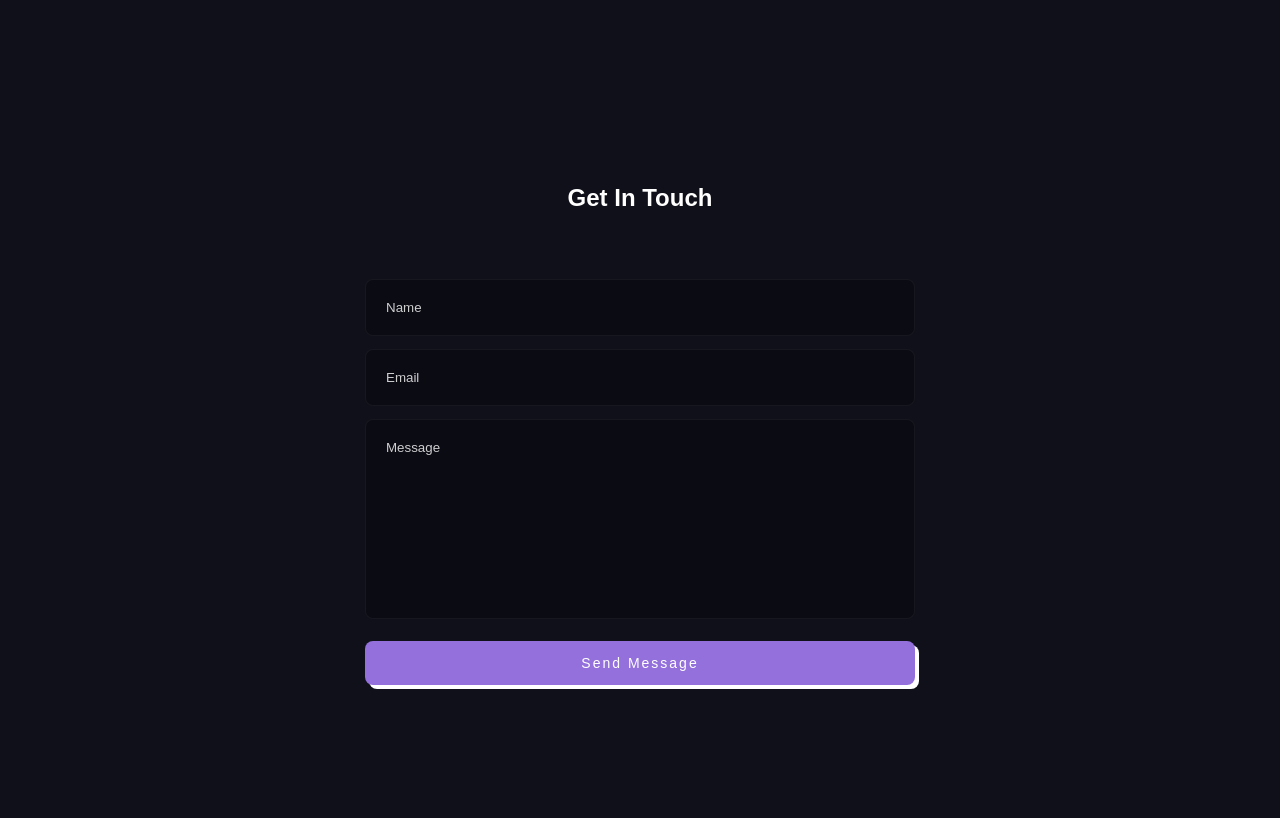
==== commit e20a91c9: "fix: smooth anti-aliased edge transparency for home avatar" ====
--- a/akshat/index.html
+++ b/akshat/index.html
@@ -59,7 +59,7 @@
   <!-- Icon -->
   <link type="image/png" sizes="16x16" rel="icon" href="assets/anime.png">
   <!-- External CSS Link -->
-  <link rel="stylesheet" type="text/css" href="assets/styles.css?v=5">
+  <link rel="stylesheet" type="text/css" href="assets/styles.css?v=7">
 
   <!-- Boxicons Script -->
   <link rel="stylesheet" href="https://unpkg.com/boxicons@latest/css/boxicons.min.css">
--- a/akshat/assets/styles.css
+++ b/akshat/assets/styles.css
@@ -148,7 +148,6 @@
   width: 430px;
   max-width: 100%;
   height: auto;
-  border-radius: 50%;
   animation: float 5s ease-in-out infinite;
 }
 
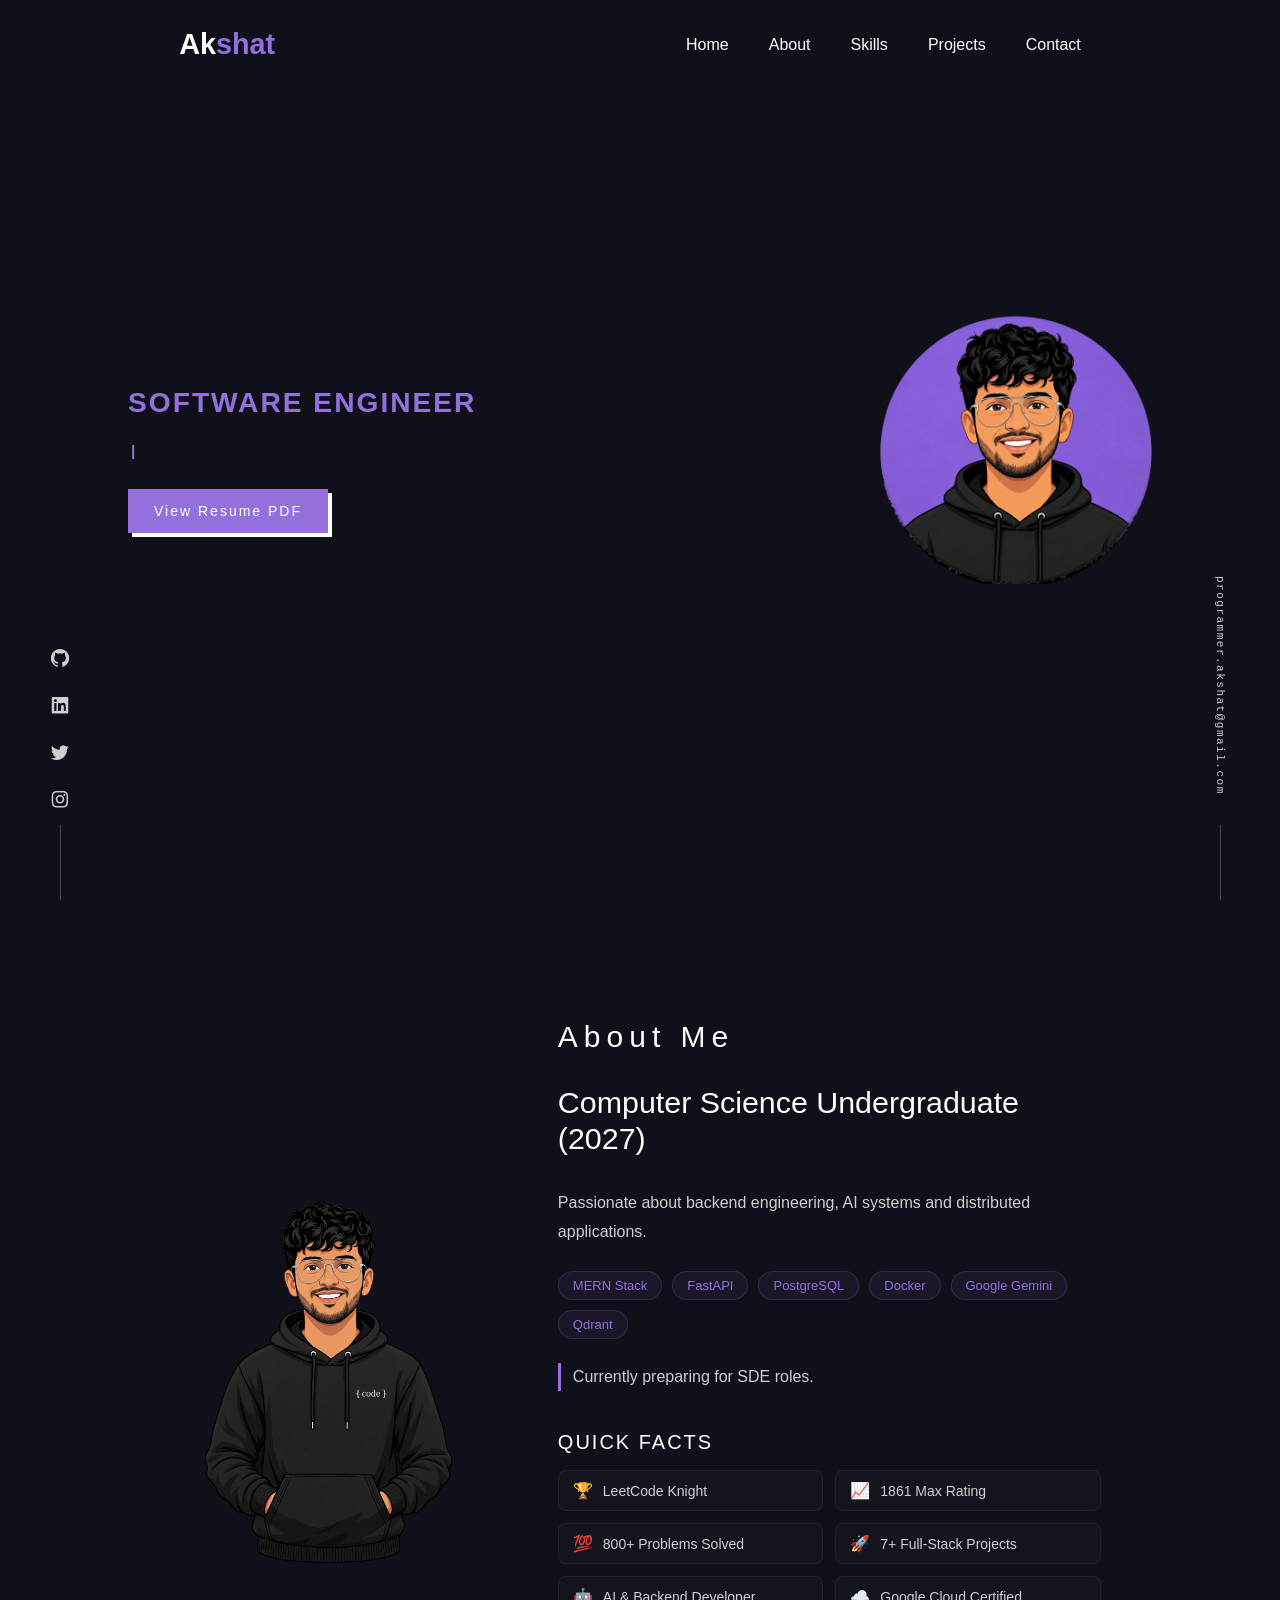
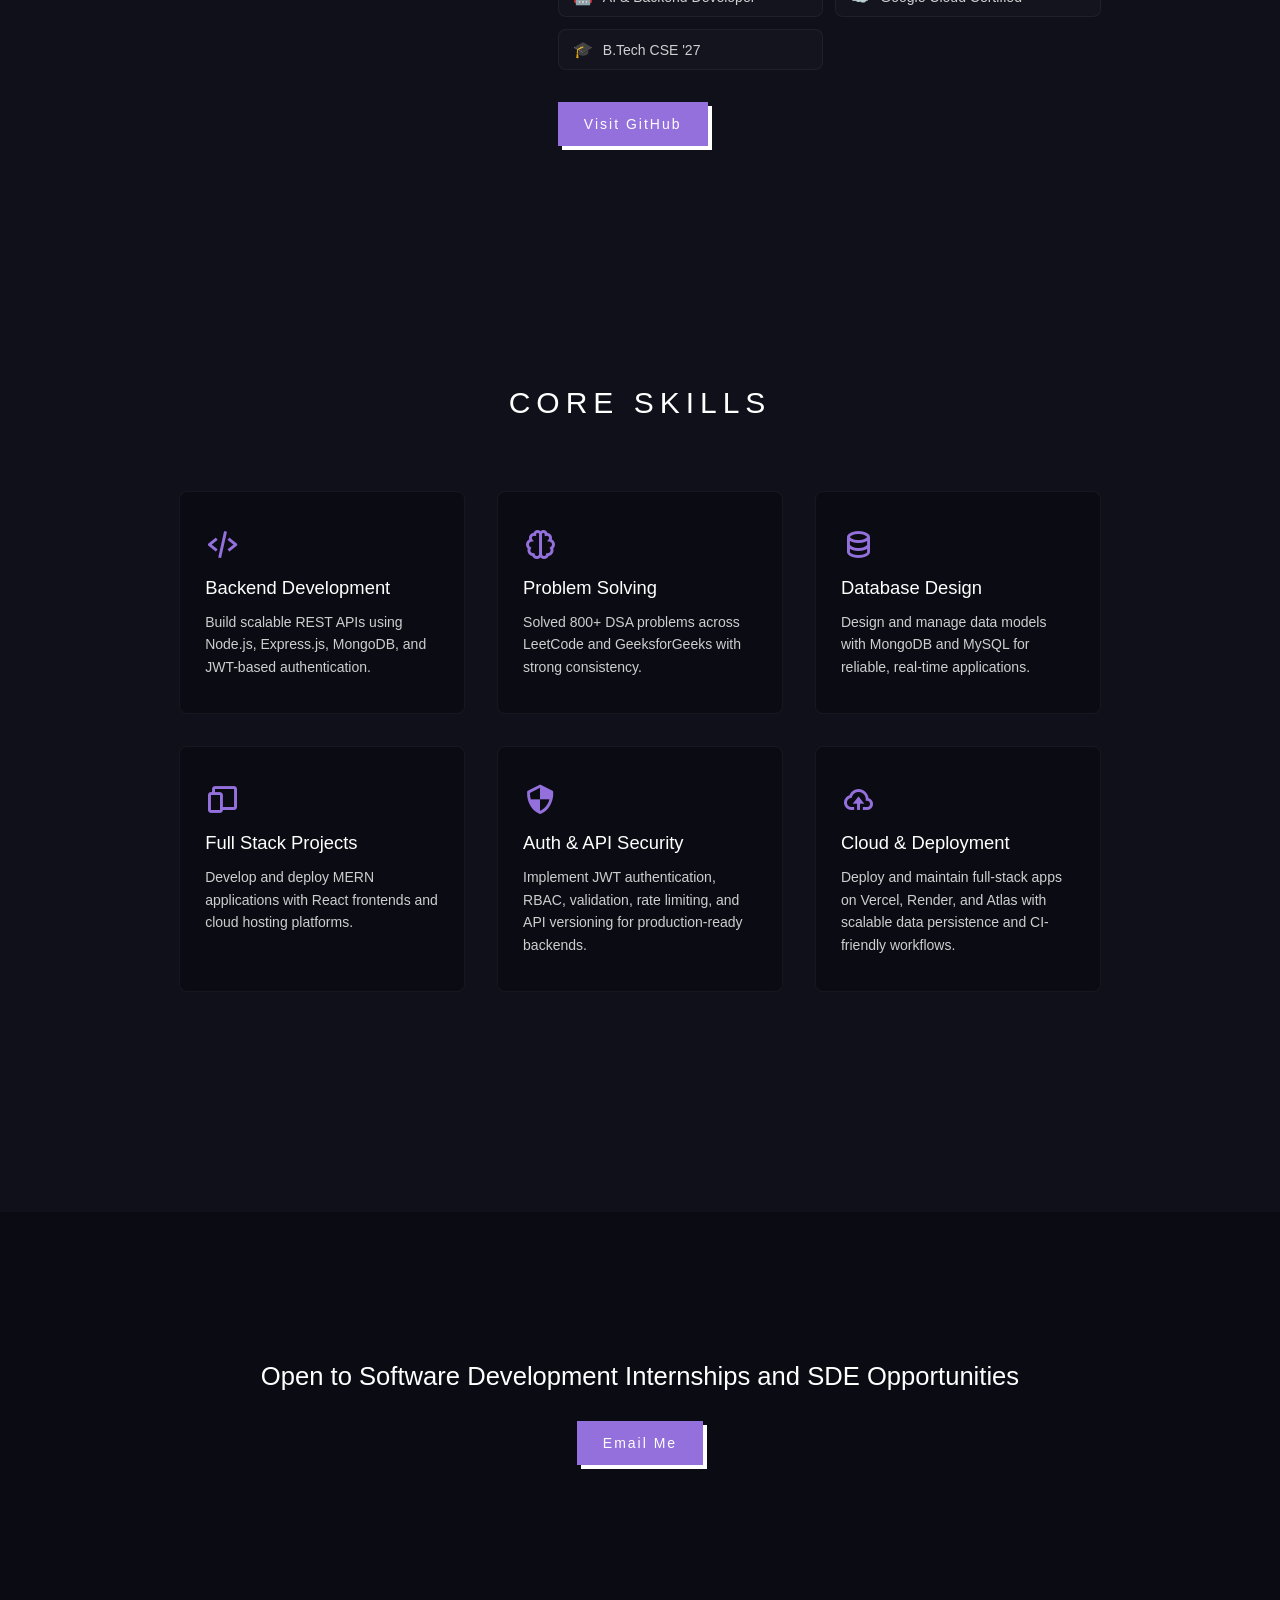
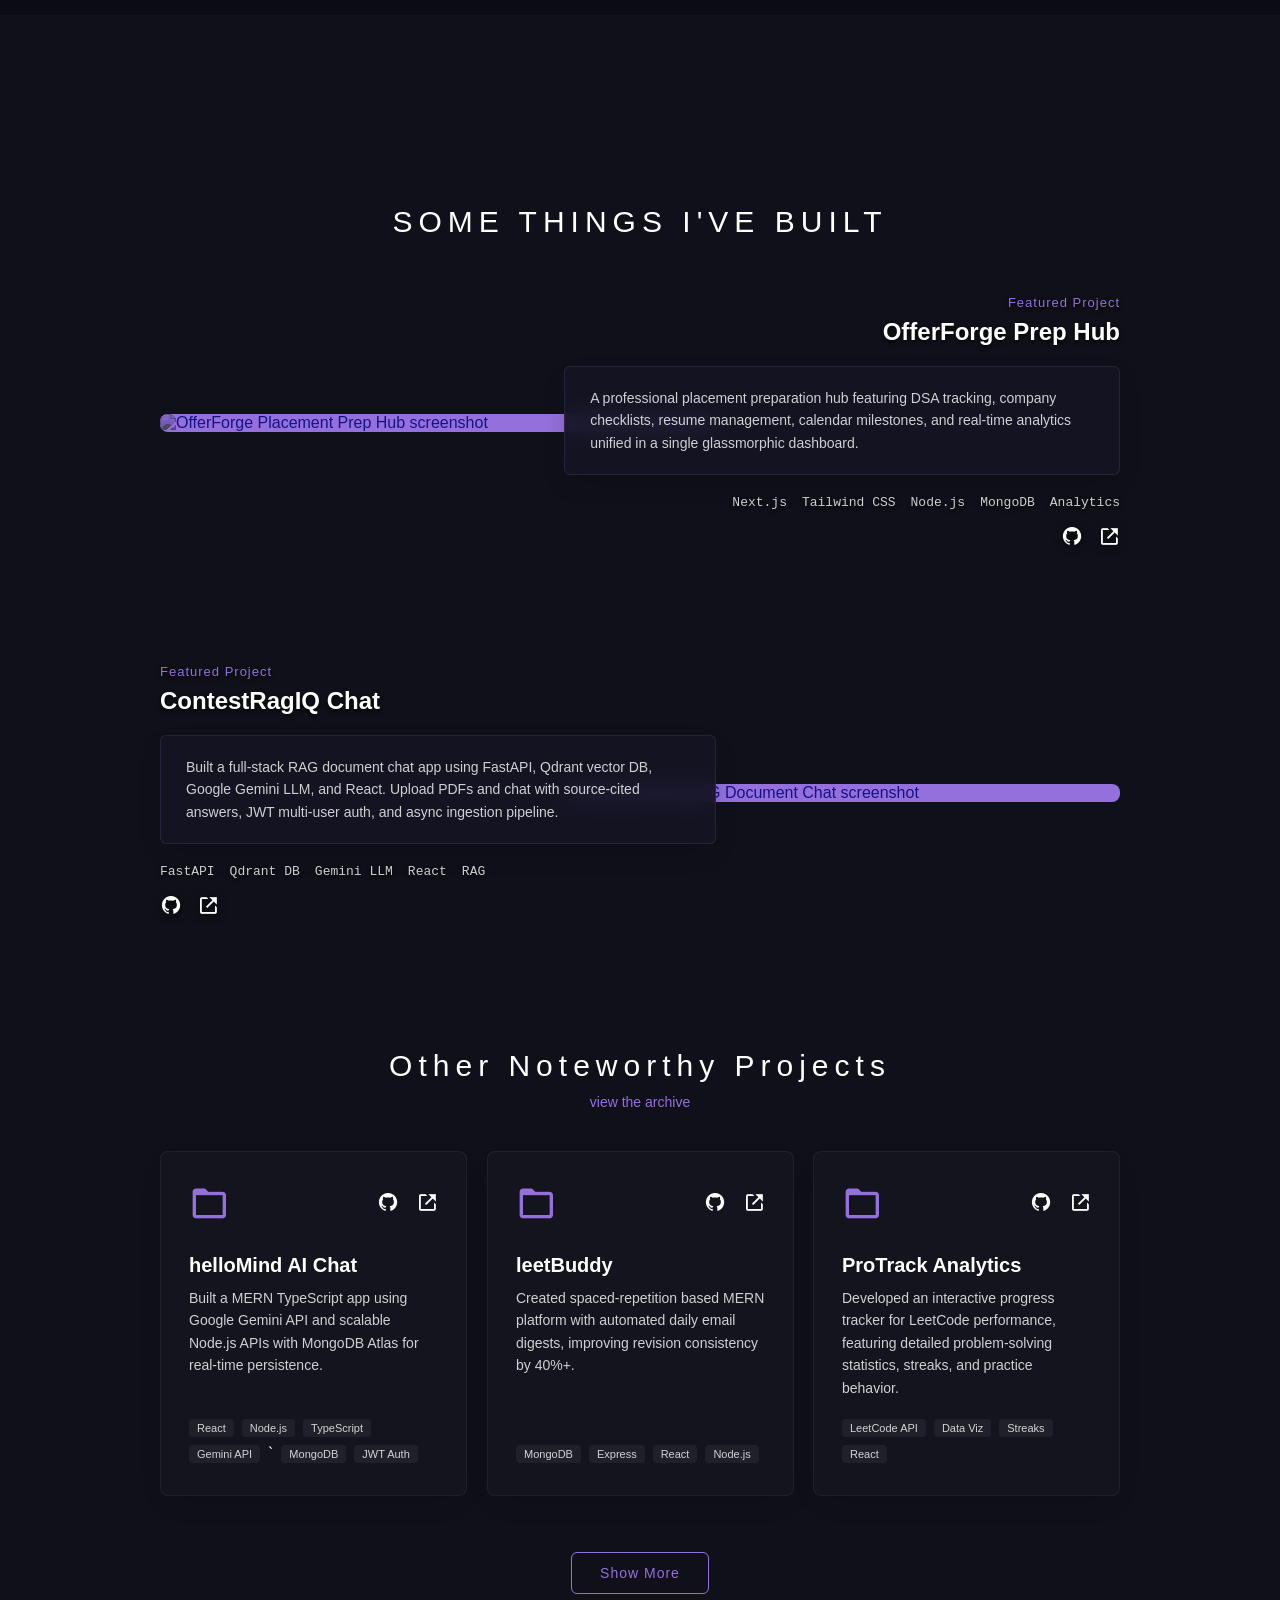
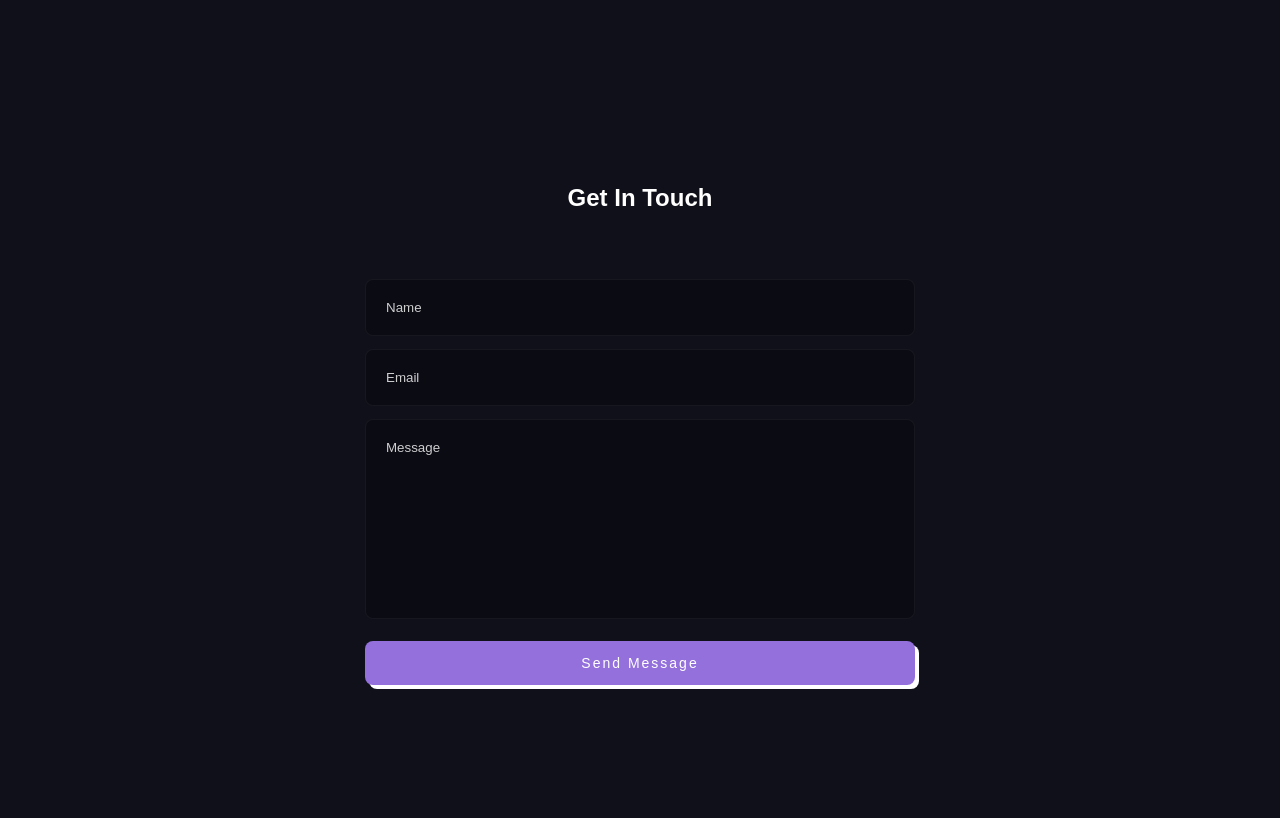
==== commit 3cf7d795: "fix: subpixel LANCZOS anti-aliased smooth edge for home avatar" ====
--- a/akshat/index.html
+++ b/akshat/index.html
@@ -59,7 +59,7 @@
   <!-- Icon -->
   <link type="image/png" sizes="16x16" rel="icon" href="assets/anime.png">
   <!-- External CSS Link -->
-  <link rel="stylesheet" type="text/css" href="assets/styles.css?v=7">
+  <link rel="stylesheet" type="text/css" href="assets/styles.css?v=8">
 
   <!-- Boxicons Script -->
   <link rel="stylesheet" href="https://unpkg.com/boxicons@latest/css/boxicons.min.css">
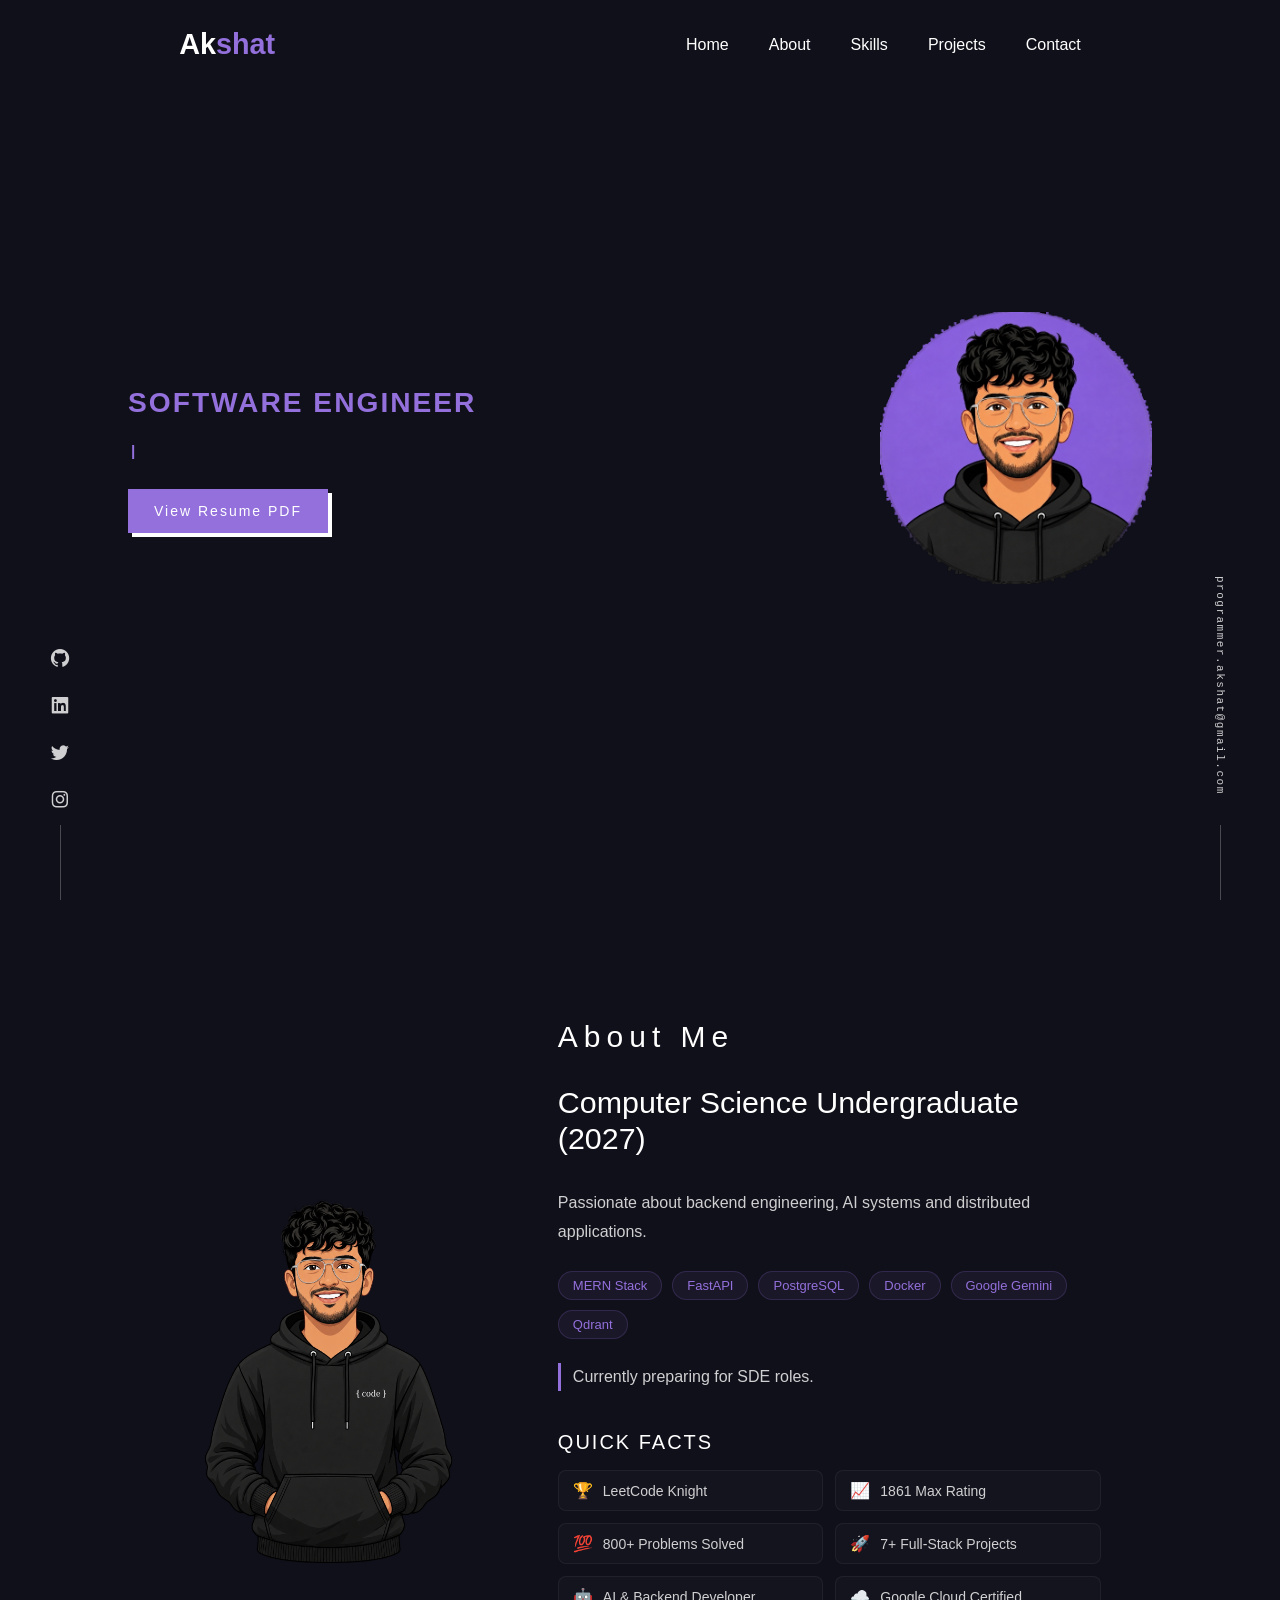
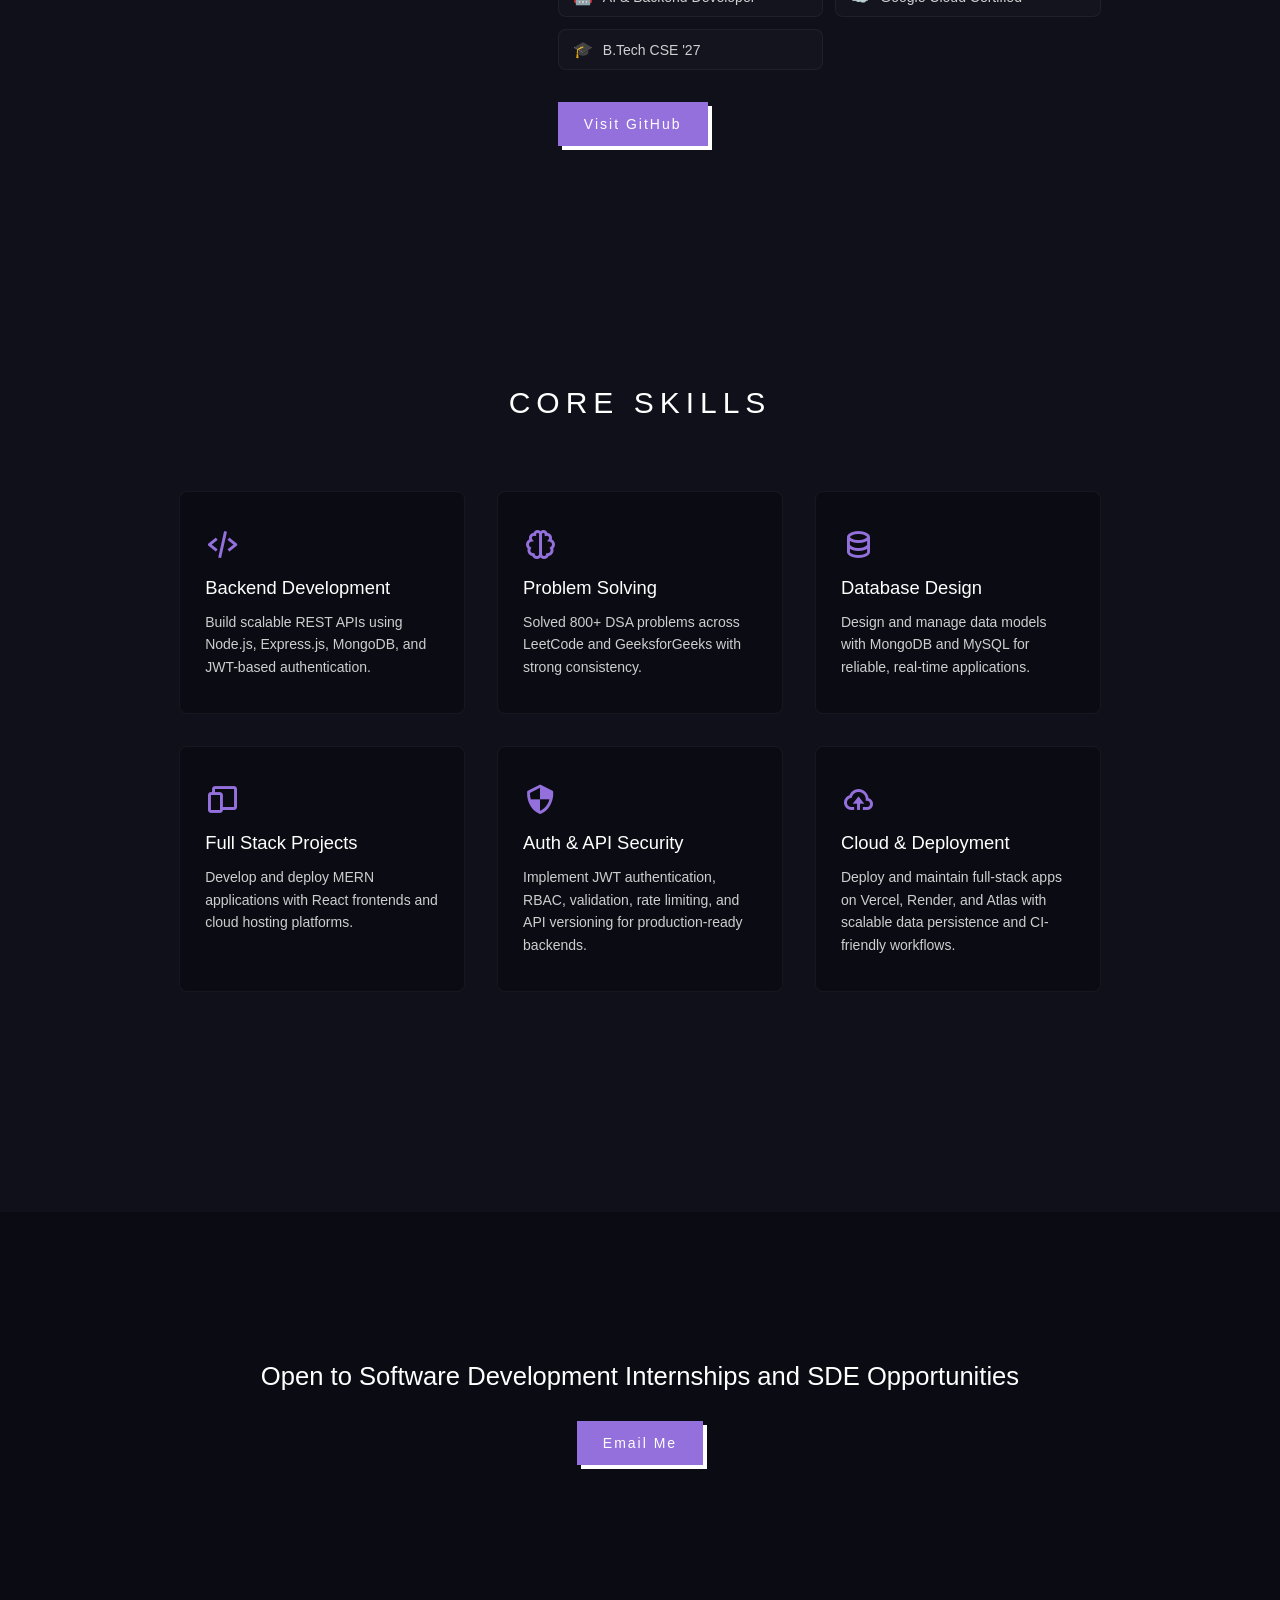
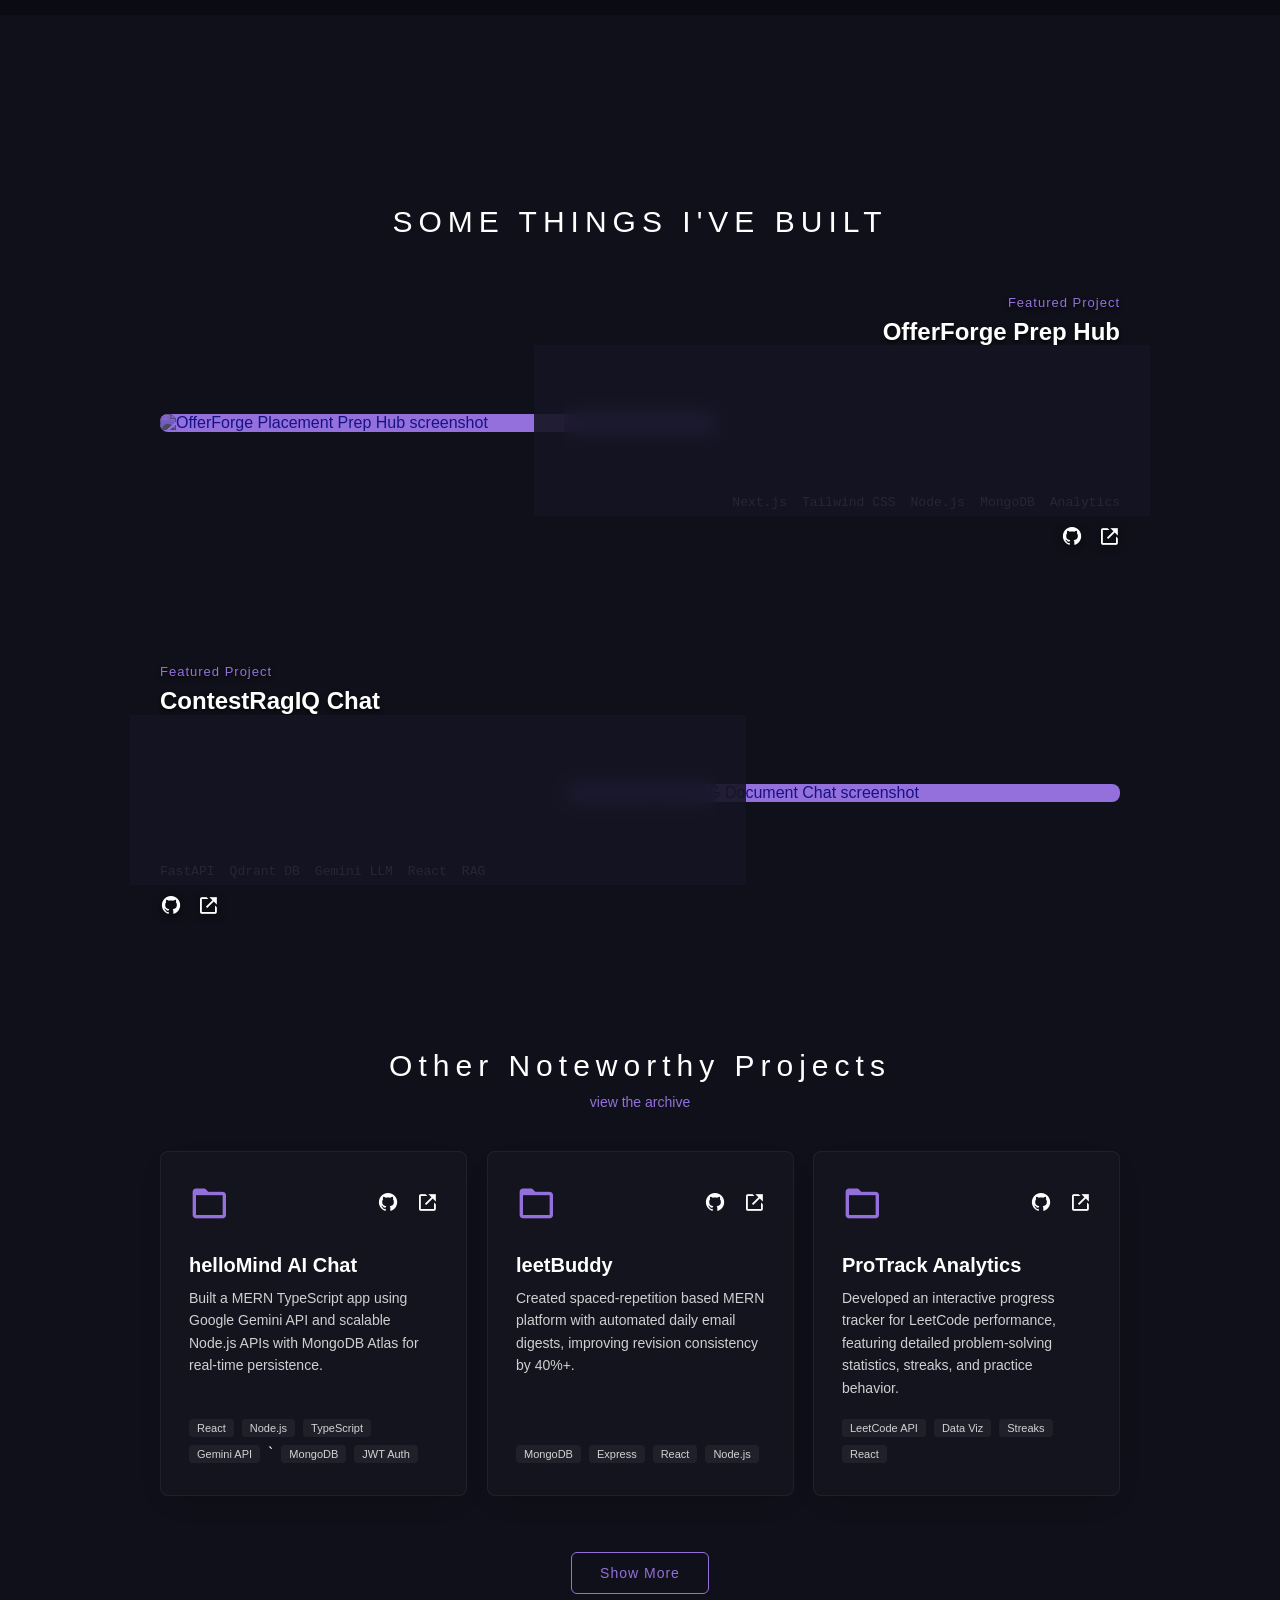
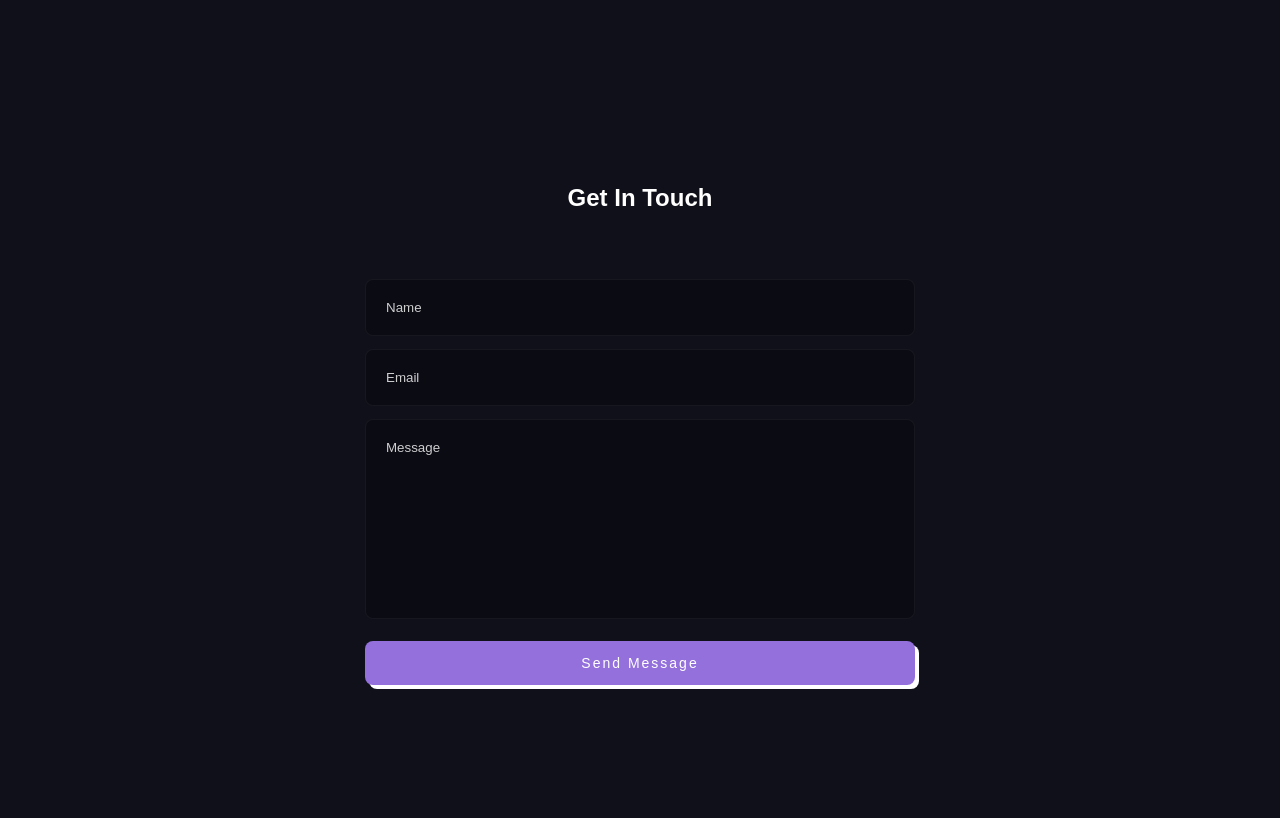
==== commit d0b8a95d: "fix: flood-fill transparent background preserving hoodie bottom line art" ====
--- a/akshat/index.html
+++ b/akshat/index.html
@@ -59,7 +59,7 @@
   <!-- Icon -->
   <link type="image/png" sizes="16x16" rel="icon" href="assets/anime.png">
   <!-- External CSS Link -->
-  <link rel="stylesheet" type="text/css" href="assets/styles.css?v=8">
+  <link rel="stylesheet" type="text/css" href="assets/styles.css?v=9">
 
   <!-- Boxicons Script -->
   <link rel="stylesheet" href="https://unpkg.com/boxicons@latest/css/boxicons.min.css">
